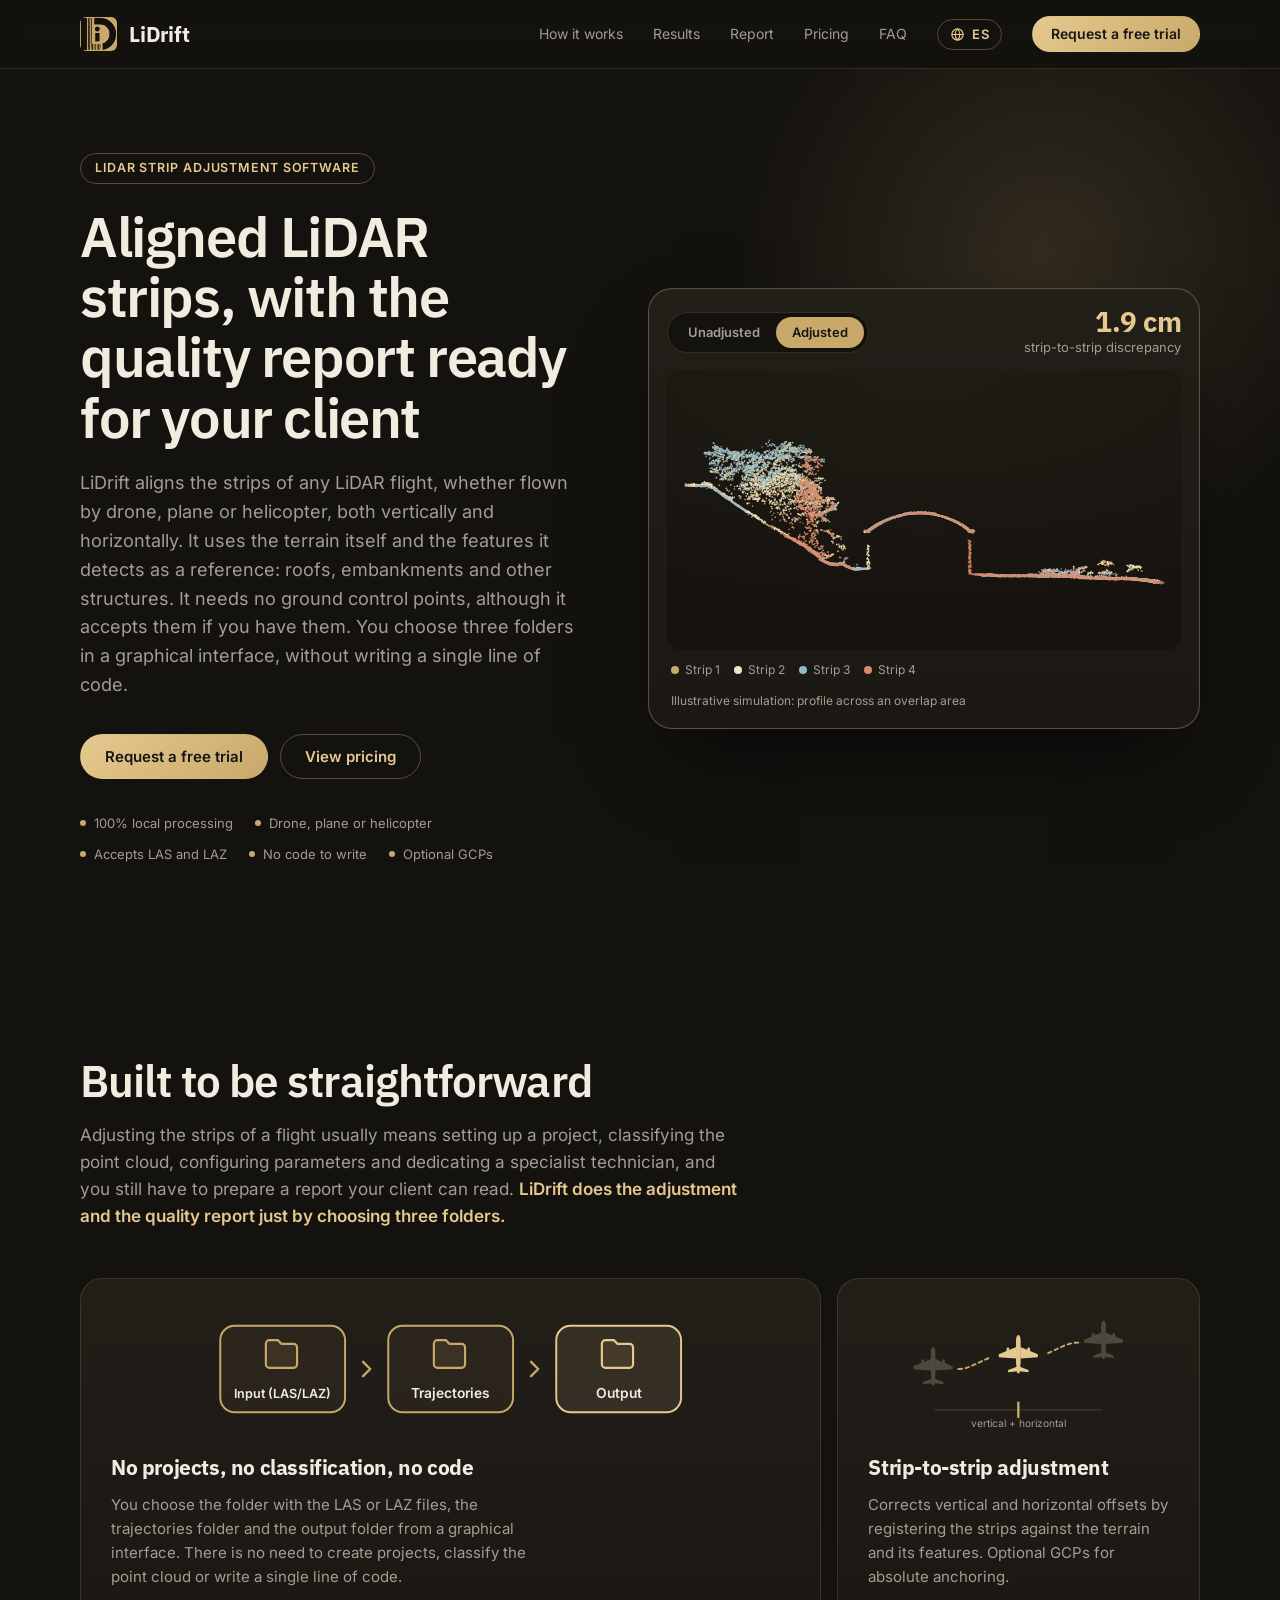
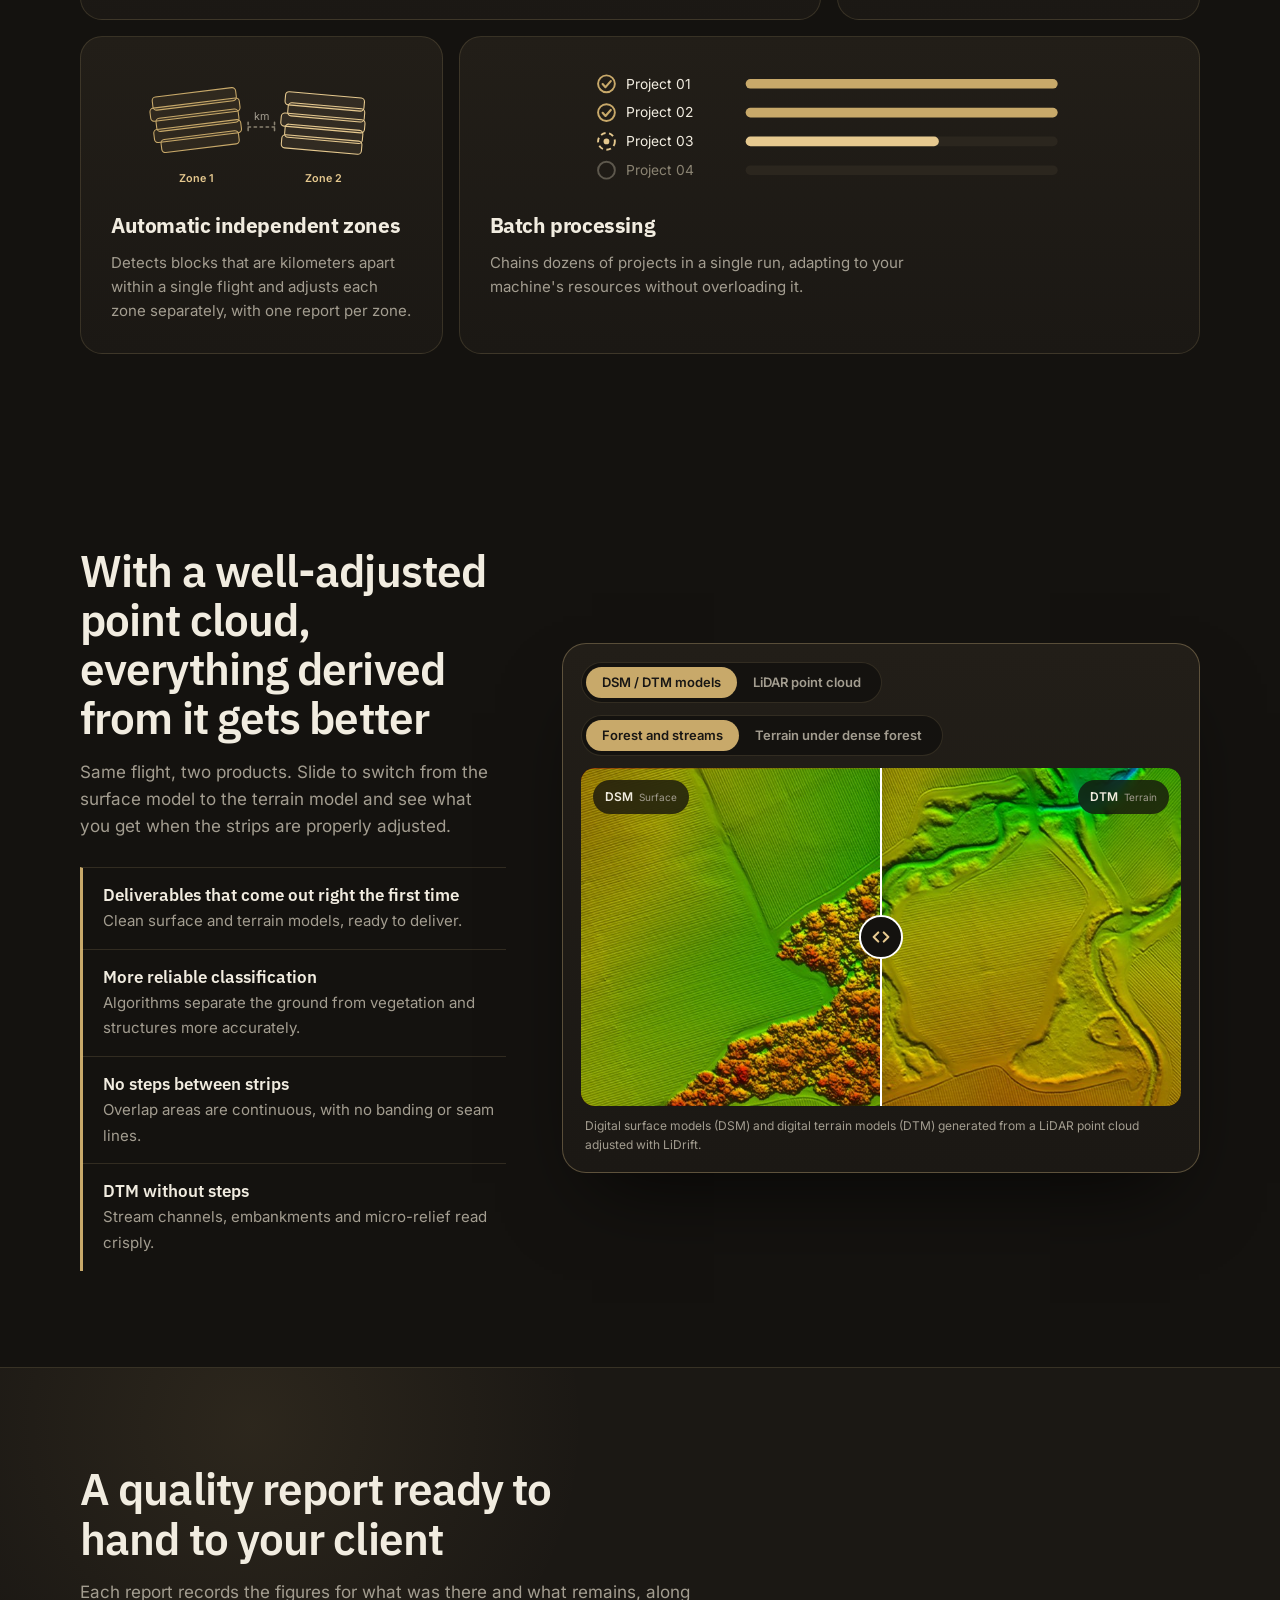
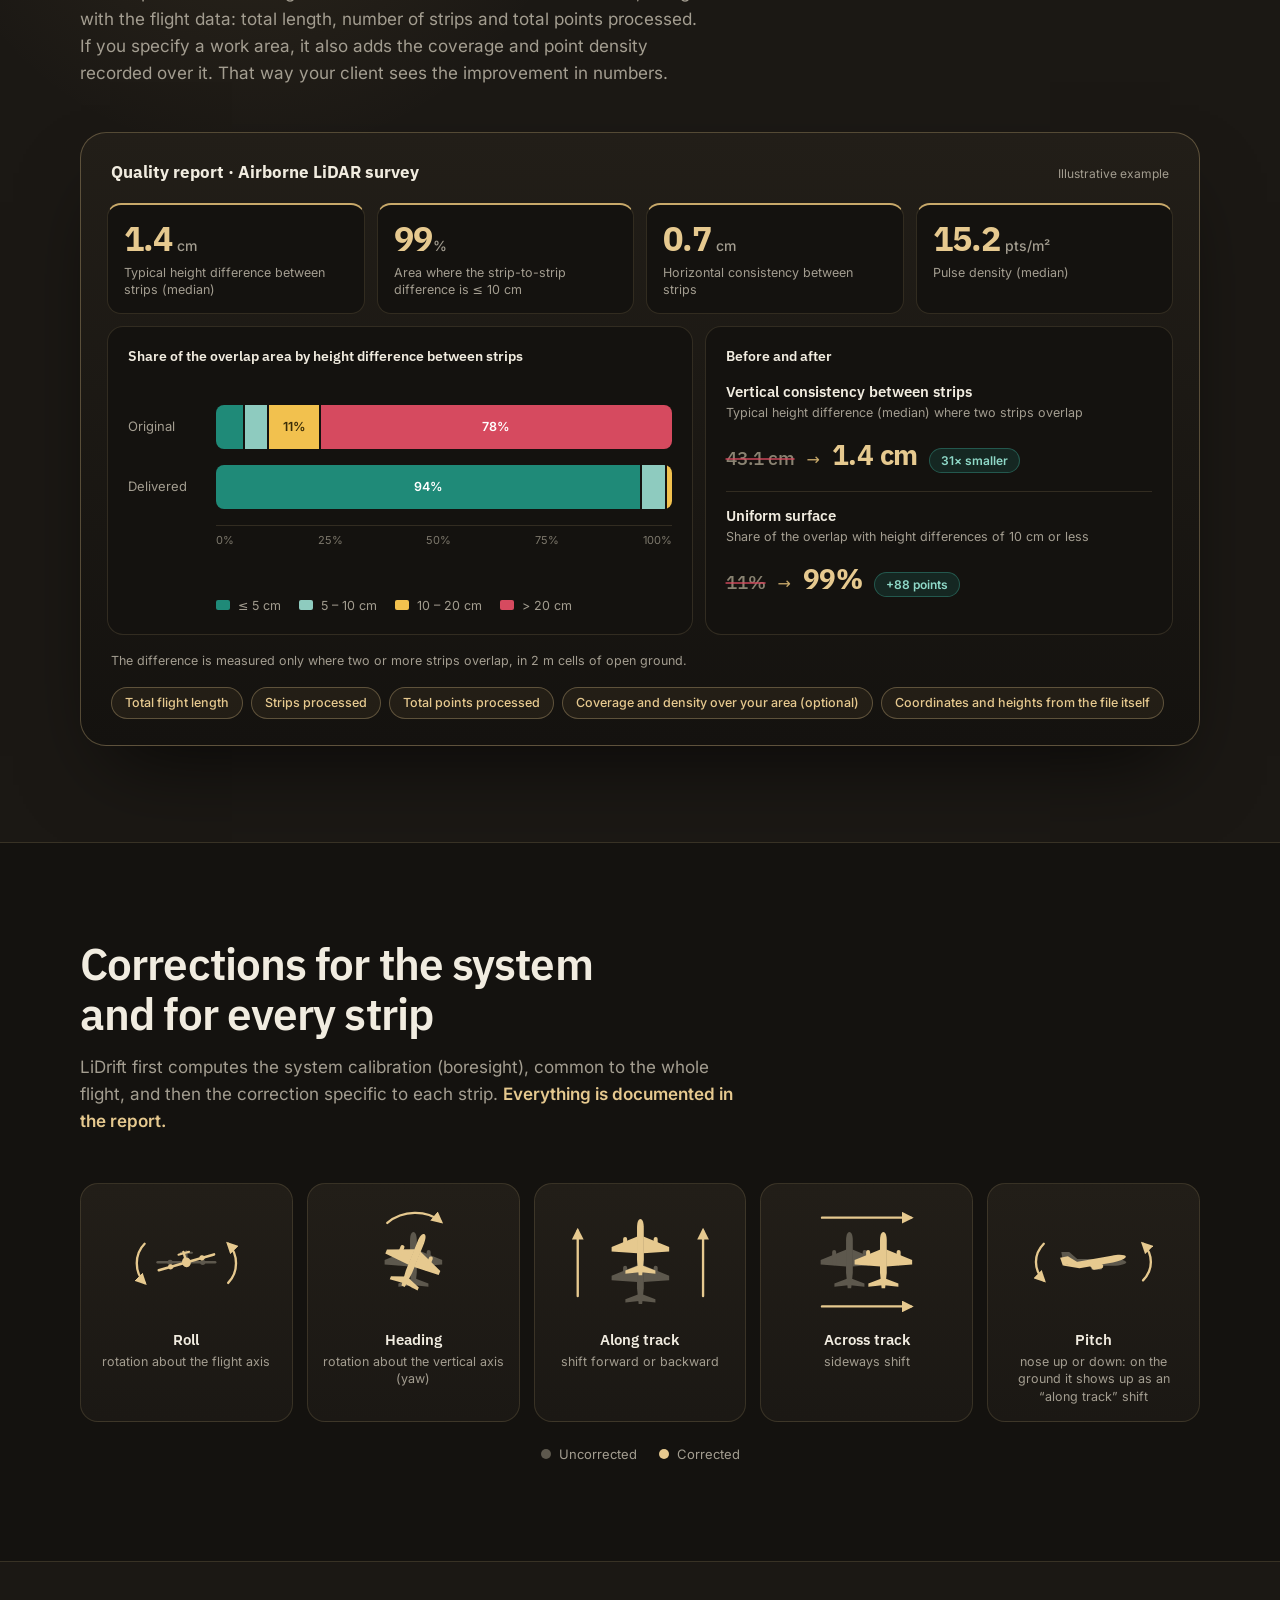
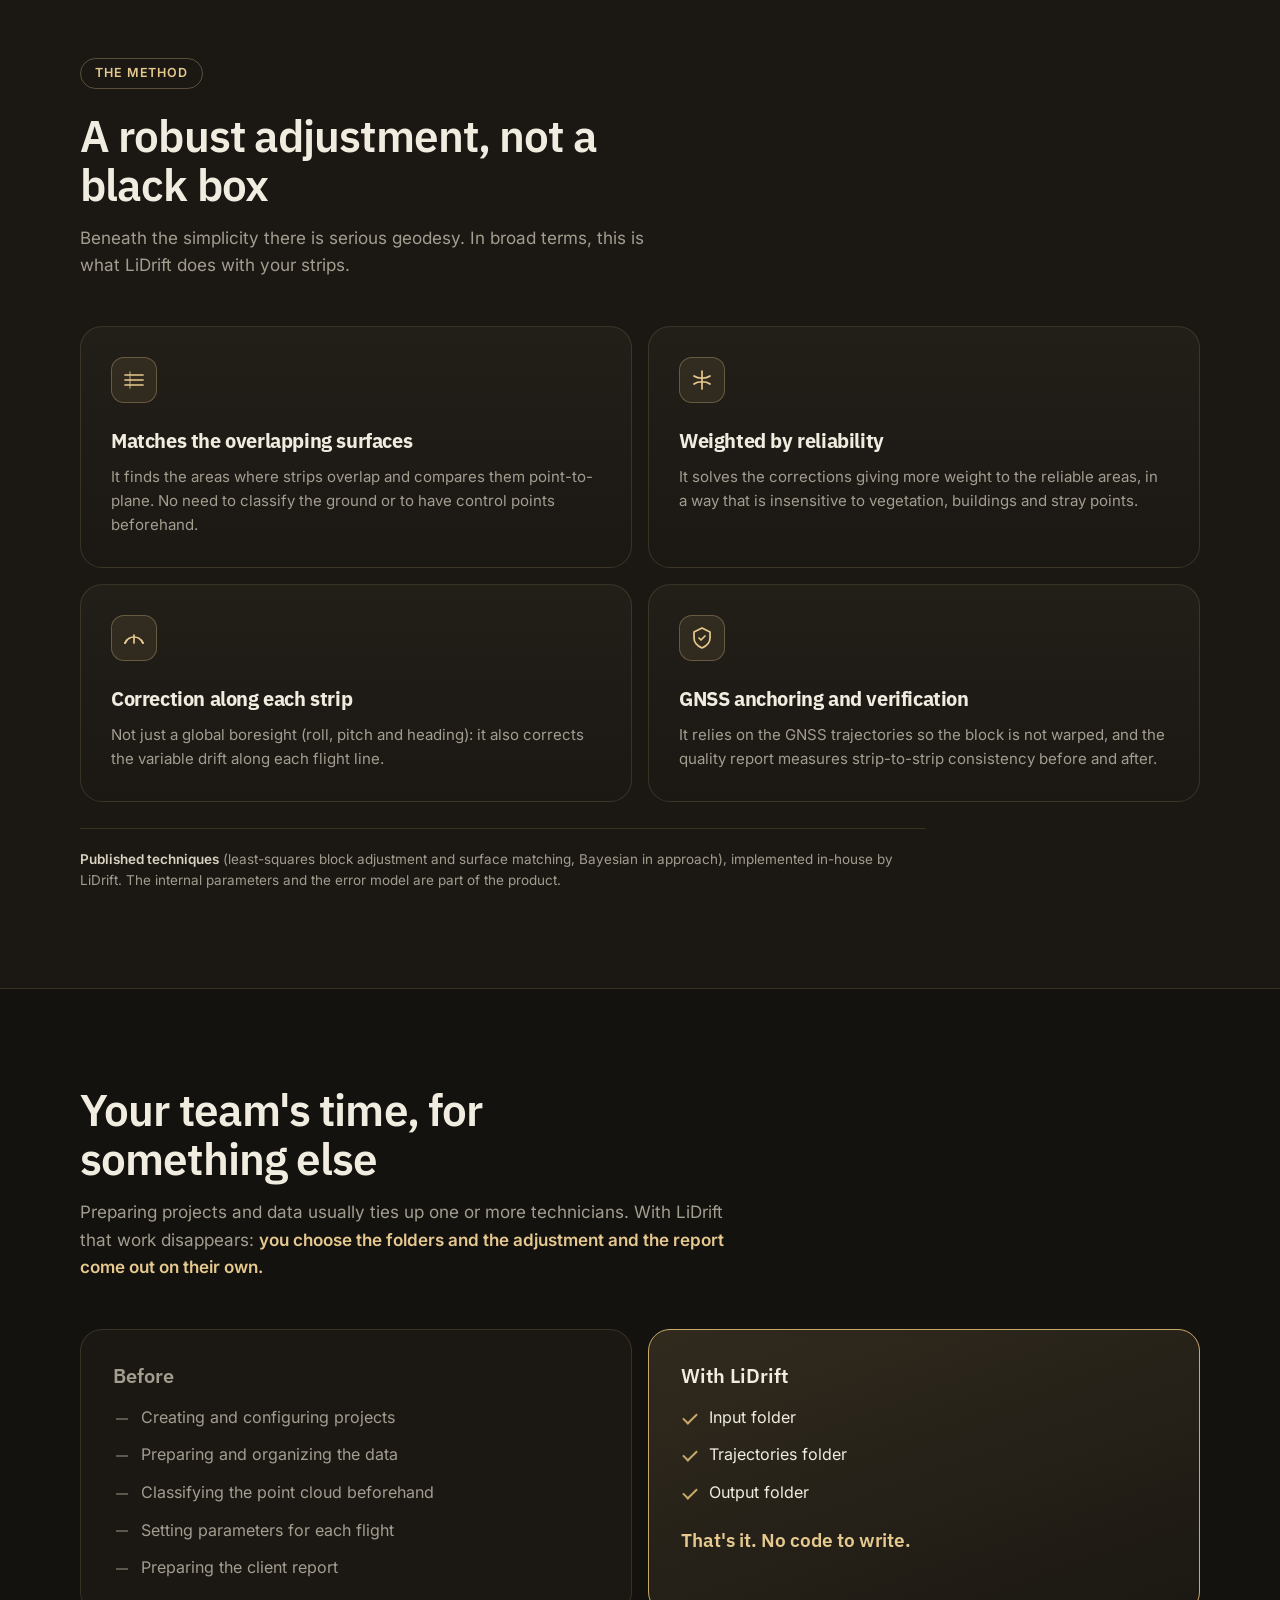
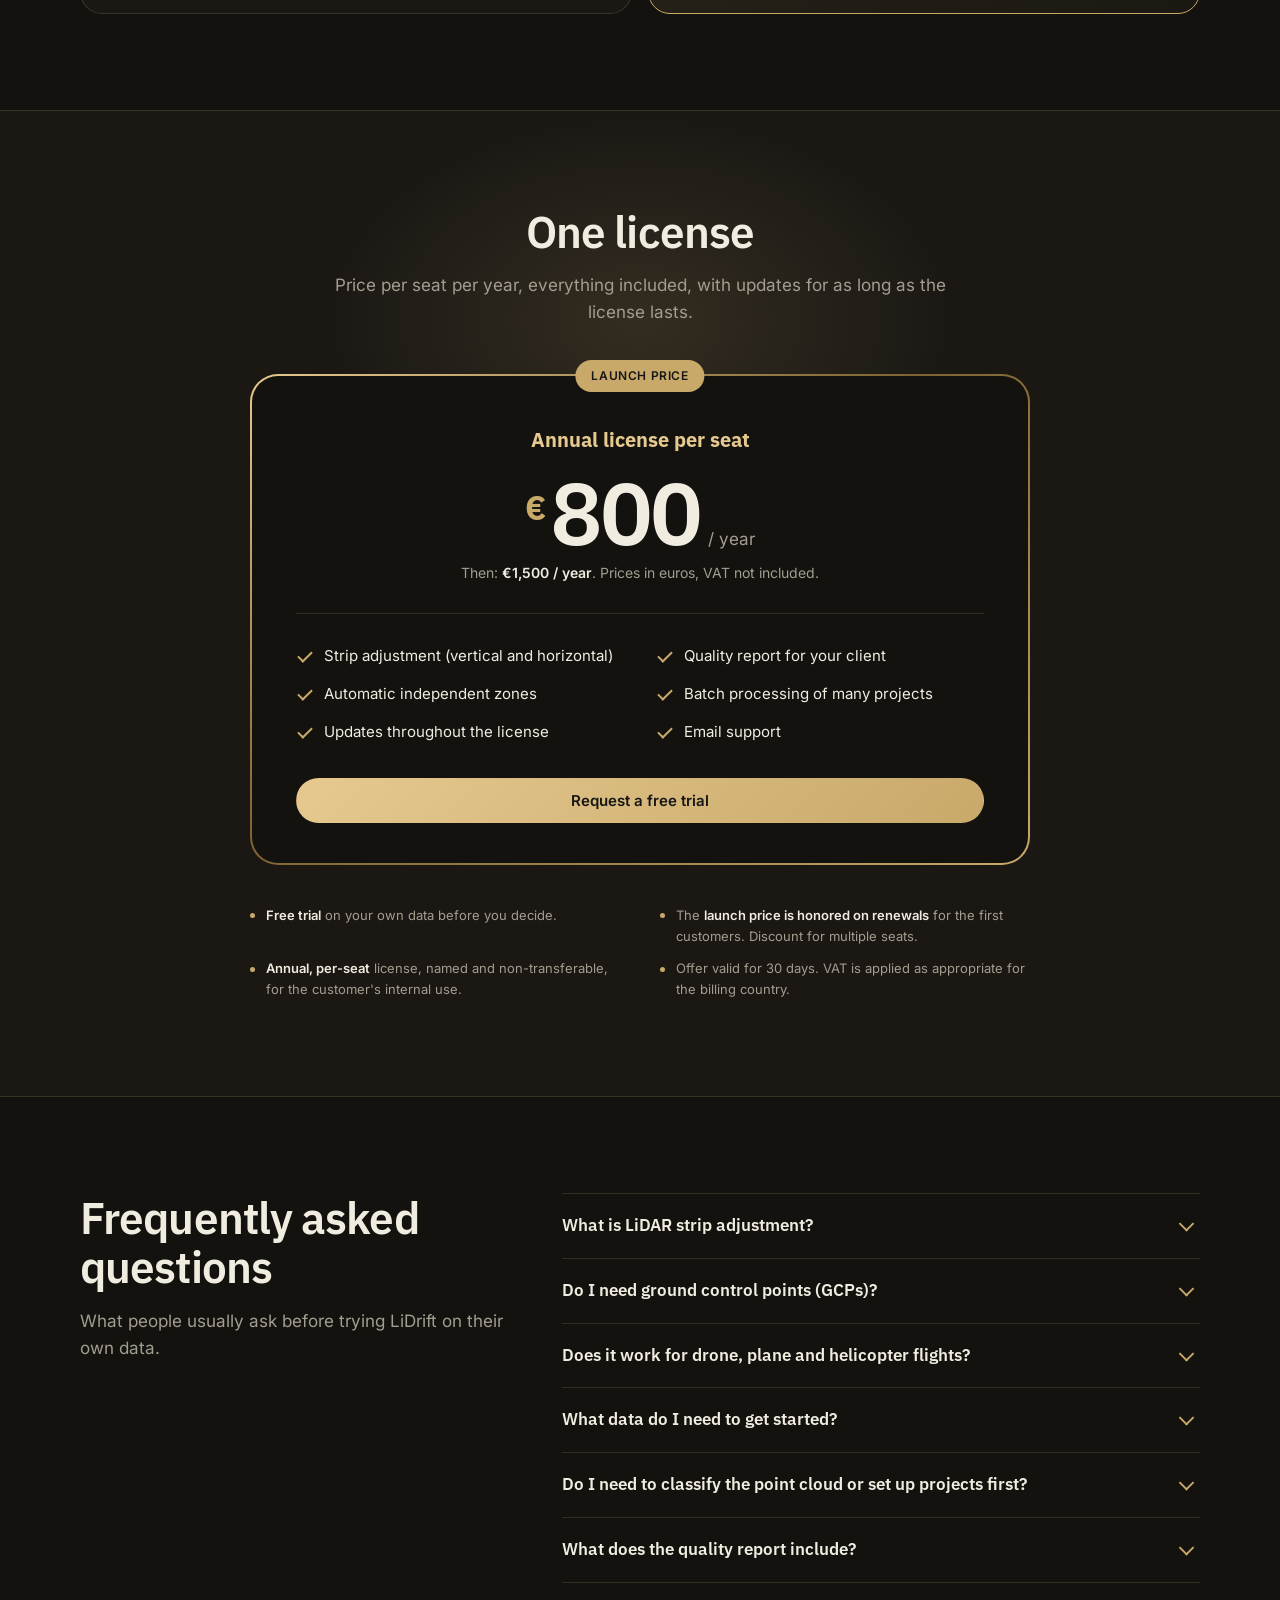
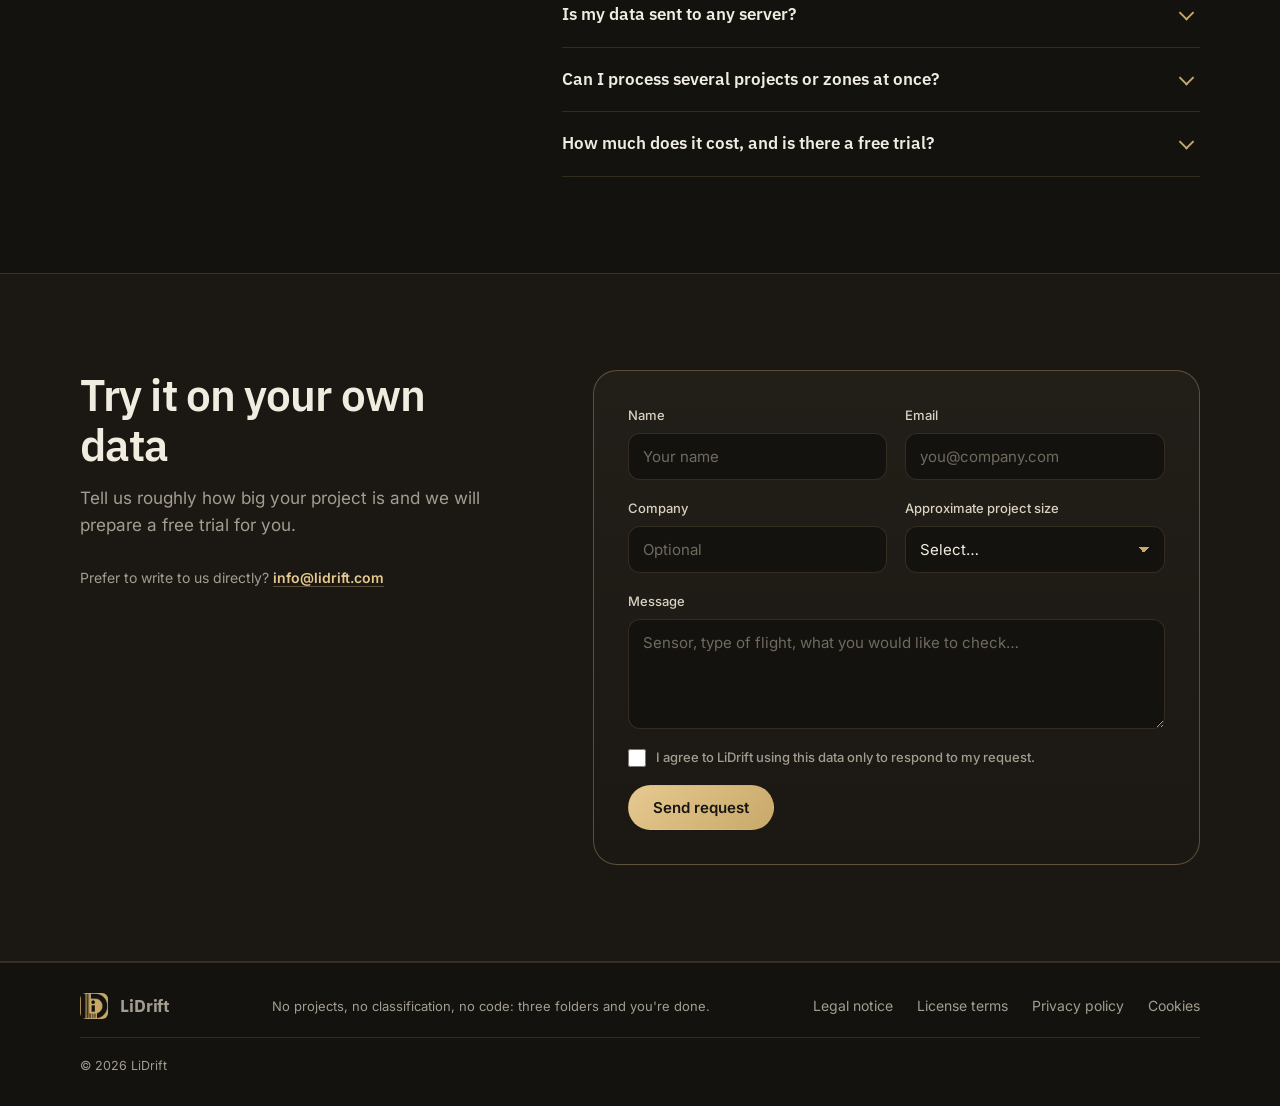
==== index.html @ 108f8a4b "Add files via upload" ====
<!DOCTYPE html>
<html lang="en">
<head>
<meta charset="utf-8">
<meta name="viewport" content="width=device-width, initial-scale=1">
<title>LiDAR Strip Adjustment Software | LiDrift</title>
<meta name="description" content="Software that adjusts LiDAR strips from drone, aircraft or helicopter flights, vertically and horizontally, and produces the client-ready quality report. No projects, no classification. Free trial.">
<meta name="theme-color" content="#14120f">
<meta name="robots" content="index,follow,max-image-preview:large">
<link rel="canonical" href="https://lidrift.com/">
<link rel="alternate" hreflang="en" href="https://lidrift.com/">
<link rel="alternate" hreflang="es" href="https://lidrift.com/es/">
<link rel="alternate" hreflang="x-default" href="https://lidrift.com/">
<meta property="og:site_name" content="LiDrift">
<meta property="og:locale" content="en_US">
<meta property="og:locale:alternate" content="es_ES">
<meta property="og:type" content="website">
<meta property="og:url" content="https://lidrift.com/">
<meta property="og:title" content="LiDrift – LiDAR strip adjustment and quality report">
<meta property="og:description" content="Automatic strip-to-strip adjustment and a client-ready quality report. Local processing, annual per-seat license and free trial.">
<meta property="og:image" content="https://lidrift.com/img/og-lidrift-en.png">
<meta property="og:image:width" content="1200">
<meta property="og:image:height" content="630">
<meta property="og:image:alt" content="LiDrift: LiDAR point cloud profile with four strips aligned after adjustment">
<meta name="twitter:card" content="summary_large_image">
<meta name="twitter:title" content="LiDrift – LiDAR strip adjustment and quality report">
<meta name="twitter:description" content="Automatic strip-to-strip adjustment and a client-ready quality report. Local processing, annual per-seat license and free trial.">
<meta name="twitter:image" content="https://lidrift.com/img/og-lidrift-en.png">
<link rel="icon" type="image/png" href="logo.png">
<link rel="apple-touch-icon" href="logo.png">
<link rel="preload" href="fonts/inter-latin-400-normal.woff2" as="font" type="font/woff2" crossorigin>
<link rel="preload" href="fonts/ibm-plex-sans-latin-600-normal.woff2" as="font" type="font/woff2" crossorigin>
<style>
@font-face{font-family:"Inter";font-style:normal;font-weight:400;font-display:swap;src:url("fonts/inter-latin-400-normal.woff2") format("woff2")}
@font-face{font-family:"Inter";font-style:normal;font-weight:500;font-display:swap;src:url("fonts/inter-latin-500-normal.woff2") format("woff2")}
@font-face{font-family:"Inter";font-style:normal;font-weight:600;font-display:swap;src:url("fonts/inter-latin-600-normal.woff2") format("woff2")}
@font-face{font-family:"IBM Plex Sans";font-style:normal;font-weight:500;font-display:swap;src:url("fonts/ibm-plex-sans-latin-500-normal.woff2") format("woff2")}
@font-face{font-family:"IBM Plex Sans";font-style:normal;font-weight:600;font-display:swap;src:url("fonts/ibm-plex-sans-latin-600-normal.woff2") format("woff2")}
@font-face{font-family:"IBM Plex Sans";font-style:normal;font-weight:700;font-display:swap;src:url("fonts/ibm-plex-sans-latin-700-normal.woff2") format("woff2")}
</style>
<script type="application/ld+json">
{
 "@context": "https://schema.org",
 "@graph": [
  {
   "@type": "Organization",
   "@id": "https://lidrift.com/#org",
   "name": "LiDrift",
   "url": "https://lidrift.com/",
   "logo": "https://lidrift.com/logo.png",
   "email": "info@lidrift.com"
  },
  {
   "@type": "WebSite",
   "@id": "https://lidrift.com/#web",
   "url": "https://lidrift.com/",
   "name": "LiDrift",
   "inLanguage": "en",
   "publisher": {
    "@id": "https://lidrift.com/#org"
   }
  },
  {
   "@type": "SoftwareApplication",
   "@id": "https://lidrift.com/#app",
   "name": "LiDrift",
   "url": "https://lidrift.com/",
   "description": "Software that adjusts LiDAR strips from drone, aircraft or helicopter flights, vertically and horizontally, and produces the client-ready quality report. No projects, no classification. Free trial.",
   "applicationCategory": "BusinessApplication",
   "inLanguage": "en",
   "image": "https://lidrift.com/img/og-lidrift-en.png",
   "publisher": {
    "@id": "https://lidrift.com/#org"
   },
   "featureList": [
    "LiDAR strip adjustment, vertical and horizontal",
    "Quality report for your client",
    "Automatic independent zones",
    "Batch processing of many projects",
    "Optional ground control points (GCPs)",
    "Procesado 100 % local"
   ],
   "offers": {
    "@type": "Offer",
    "url": "https://lidrift.com/#pricing",
    "price": "800",
    "priceCurrency": "EUR",
    "description": "Annual per-seat license, launch price. Afterwards €1,500 per year. VAT not included.",
    "priceSpecification": {
     "@type": "UnitPriceSpecification",
     "price": "800",
     "priceCurrency": "EUR",
     "unitCode": "ANN",
     "valueAddedTaxIncluded": false
    }
   }
  },
  {
   "@type": "FAQPage",
   "@id": "https://lidrift.com/#faq",
   "mainEntity": [
    {
     "@type": "Question",
     "name": "What is LiDAR strip adjustment?",
     "acceptedAnswer": {
      "@type": "Answer",
      "text": "It means correcting the small position and orientation errors of each strip in a flight so that the overlap areas match vertically and horizontally. LiDrift does it using the terrain and its features as a reference: roofs, embankments and other structures."
     }
    },
    {
     "@type": "Question",
     "name": "Do I need ground control points (GCPs)?",
     "acceptedAnswer": {
      "@type": "Answer",
      "text": "No. LiDrift adjusts the strips to one another without control points. If you have them, it accepts them for absolute anchoring, and the report then adds the vertical accuracy (mean error and RMSE against the control points)."
     }
    },
    {
     "@type": "Question",
     "name": "Does it work for drone, plane and helicopter flights?",
     "acceptedAnswer": {
      "@type": "Answer",
      "text": "Yes. LiDrift adjusts the strips from any platform, as long as you have the LAS or LAZ files of the flight and their trajectories."
     }
    },
    {
     "@type": "Question",
     "name": "What data do I need to get started?",
     "acceptedAnswer": {
      "@type": "Answer",
      "text": "The LAS or LAZ files of the flight and the trajectories of the platform (plane, helicopter or drone), each in its own folder, plus an output folder. The coordinate system and the height type are read from the file header."
     }
    },
    {
     "@type": "Question",
     "name": "Do I need to classify the point cloud or set up projects first?",
     "acceptedAnswer": {
      "@type": "Answer",
      "text": "No. There is no need to create projects, classify the point cloud or write a single line of code: you choose the three folders in a graphical interface and LiDrift does the rest."
     }
    },
    {
     "@type": "Question",
     "name": "What does the quality report include?",
     "acceptedAnswer": {
      "@type": "Answer",
      "text": "For each zone: the consistency between strips before and after adjustment, the overlap coverage and the number of strips, the pulse density and, if you use GCPs, the vertical accuracy. It also includes the flight data: total length, strips and total points processed. If you specify a work area, it adds the coverage and density recorded over it. It also documents the corrections applied to each strip."
     }
    },
    {
     "@type": "Question",
     "name": "Is my data sent to any server?",
     "acceptedAnswer": {
      "@type": "Answer",
      "text": "No. Processing is 100% local: LiDrift does not send your data anywhere."
     }
    },
    {
     "@type": "Question",
     "name": "Can I process several projects or zones at once?",
     "acceptedAnswer": {
      "@type": "Answer",
      "text": "Yes. LiDrift detects blocks that are kilometers apart within a single flight and adjusts each zone separately, with one report per zone. It can also chain dozens of projects in a single run."
     }
    },
    {
     "@type": "Question",
     "name": "How much does it cost, and is there a free trial?",
     "acceptedAnswer": {
      "@type": "Answer",
      "text": "The license is annual and per seat: €800 per year as the launch price and €1,500 per year afterwards, VAT not included. You can request a free trial on your own data before you decide."
     }
    }
   ]
  }
 ]
}
</script>
<style>
:root{
  --bg:#14120f; --bg-2:#1b1814; --bg-3:#221e18;
  --line:rgba(230,201,143,.14); --line-strong:rgba(230,201,143,.3);
  --gold:#c8a96a; --gold-light:#e6c98f; --gold-deep:#7d6330;
  --text:#f1ece0; --muted:#a39d90; --paper:#f7f4ec; --ink:#181614;
  --display:"IBM Plex Sans",Inter,system-ui,sans-serif;
  --body:Inter,system-ui,-apple-system,"Segoe UI",sans-serif;
}
*{box-sizing:border-box;margin:0;padding:0}
html{scroll-behavior:smooth;scroll-padding-top:84px}
body{font-family:var(--body);background:var(--bg);color:var(--text);line-height:1.6;-webkit-font-smoothing:antialiased;overflow-x:hidden}
a{color:inherit}
:focus-visible{outline:2px solid var(--gold-light);outline-offset:3px;border-radius:6px}
.wrap{width:min(1120px,100% - 40px);margin-inline:auto}
h1,h2,h3{font-family:var(--display)}

/* Buttons */
.btn{display:inline-flex;align-items:center;justify-content:center;gap:8px;text-decoration:none;font:600 15px/1 var(--body);padding:14px 24px;border-radius:999px;border:1px solid var(--line-strong);color:var(--gold-light);background:transparent;cursor:pointer;transition:background .2s,color .2s,border-color .2s,transform .2s}
.btn:hover{border-color:var(--gold);background:rgba(200,169,106,.1)}
.btn.solid{background:linear-gradient(135deg,#e6c98f,#c8a96a);color:var(--ink);border-color:transparent}
.btn.solid:hover{background:linear-gradient(135deg,#f0d9a8,#d4b676);transform:translateY(-1px)}
.btn.small{padding:10px 18px;font-size:14px}

/* Navigation */
header{position:sticky;top:0;z-index:50;background:rgba(20,18,15,.72);backdrop-filter:blur(14px);-webkit-backdrop-filter:blur(14px);border-bottom:1px solid var(--line)}
.bar{display:flex;align-items:center;justify-content:space-between;gap:20px;height:68px}
.brand{display:flex;align-items:center;gap:12px;text-decoration:none;font:700 21px/1 var(--display);letter-spacing:-.2px}
.brand img{height:34px;width:auto;border-radius:6px;display:block}
nav{display:flex;align-items:center;gap:30px;font-size:14px;color:var(--muted)}
nav a{text-decoration:none;transition:color .2s}
nav a:not(.btn):not(.lang):hover{color:var(--gold-light)}
.lang{display:inline-flex;align-items:center;gap:7px;border:1px solid var(--line-strong);border-radius:99px;padding:7px 12px;font:600 13px/1 var(--body);letter-spacing:.4px;color:var(--gold-light);transition:background .2s,border-color .2s}
.lang svg{width:15px;height:15px;flex:none}
.lang:hover{border-color:var(--gold);background:rgba(200,169,106,.1)}
.nav-sm{display:none}
nav .btn{white-space:nowrap}
@media (max-width:520px){.nav-lg{display:none}.nav-sm{display:inline}nav{gap:8px}.bar{gap:10px}.btn.small{padding:10px 14px}.lang{padding:7px 10px}}
@media (max-width:400px){.brand{font-size:18px;gap:8px}.brand img{height:28px}.btn.small{padding:10px 12px;font-size:13px}}
@media (max-width:340px){.brand{font-size:16px;gap:7px}.brand img{height:26px}.btn.small{padding:10px 10px;font-size:12.5px}.lang{padding:7px 8px;gap:5px}}

/* Hero */
.hero{position:relative;padding:84px 0 96px;overflow:hidden}
.hero:before{content:"";position:absolute;inset:-20% -10% auto auto;width:720px;height:720px;background:radial-gradient(circle,rgba(200,169,106,.16),transparent 62%);pointer-events:none}
.hero .wrap{position:relative;display:grid;grid-template-columns:1fr 1.08fr;gap:56px;align-items:center}
h1{font-size:clamp(34px,4.6vw,56px);line-height:1.08;font-weight:600;letter-spacing:-1.4px;margin-bottom:22px}
.lead{font-size:18px;color:var(--muted);max-width:50ch;margin-bottom:34px}
.actions{display:flex;gap:12px;flex-wrap:wrap}
.facts{display:flex;gap:10px 22px;flex-wrap:wrap;margin-top:34px;font-size:13px;color:var(--muted)}
.facts span{display:inline-flex;align-items:center;gap:8px}
.facts span:before{content:"";width:6px;height:6px;border-radius:50%;background:var(--gold)}

.demo{background:linear-gradient(180deg,var(--bg-3),var(--bg-2));border:1px solid var(--line-strong);border-radius:24px;padding:18px;box-shadow:0 40px 80px -30px rgba(0,0,0,.7),0 0 0 1px rgba(255,255,255,.02) inset}
.demo-top{display:flex;align-items:center;justify-content:space-between;gap:12px;flex-wrap:wrap;margin-bottom:12px}
.seg{display:inline-flex;background:var(--bg);border:1px solid var(--line);border-radius:999px;padding:4px}
.seg button{font:600 13px/1 var(--body);color:var(--muted);background:none;border:0;padding:9px 16px;border-radius:999px;cursor:pointer;transition:background .25s,color .25s}
.seg button[aria-pressed="true"]{background:var(--gold);color:var(--ink)}
.readout{font-size:13px;color:var(--muted);text-align:right}
.readout b{display:block;font:700 28px/1.05 var(--display);color:var(--gold-light);letter-spacing:-.5px;font-variant-numeric:tabular-nums}
canvas{display:block;width:100%;height:280px;border-radius:14px;background:radial-gradient(120% 90% at 50% 0,#201c15,#16130f)}
.demo figcaption{font-size:12px;color:var(--muted);margin-top:10px;padding-inline:4px;display:flex;justify-content:space-between;gap:12px;flex-wrap:wrap}
.legend{display:flex;gap:14px}
.legend i{display:inline-block;width:8px;height:8px;border-radius:50%;margin-right:6px;vertical-align:baseline}

/* Sections */
section{padding:96px 0}
h2{font-size:clamp(28px,3.6vw,44px);line-height:1.12;font-weight:600;letter-spacing:-.9px;margin-bottom:16px;max-width:22ch}
.intro{max-width:60ch;color:var(--muted);font-size:17px;margin-bottom:48px}
.intro strong{color:var(--gold-light);font-weight:600}

/* Bento */
.bento{display:grid;grid-template-columns:repeat(6,1fr);gap:16px}
.cell{background:linear-gradient(180deg,var(--bg-3),var(--bg-2));border:1px solid var(--line);border-radius:22px;padding:30px;transition:border-color .25s}
.cell:hover{border-color:var(--line-strong)}
.cell:nth-child(1){grid-column:span 4}
.cell:nth-child(2){grid-column:span 2}
.cell:nth-child(3){grid-column:span 2}
.cell:nth-child(4){grid-column:span 4}
.cell svg{width:100%;height:auto;display:block;margin-bottom:22px;max-height:120px}
.cell h3{font-size:21px;font-weight:700;letter-spacing:-.4px;margin-bottom:8px}
.cell p{color:var(--muted);font-size:15px;max-width:48ch}


/* DSM / DTM slider */
.cmp-sec .wrap{display:grid;grid-template-columns:.8fr 1.2fr;gap:56px;align-items:center}
.cmp-sec .intro{margin-bottom:28px}
.gains{list-style:none;display:grid;gap:0}
.gains li{padding:16px 0 16px 20px;border-top:1px solid var(--line);border-left:3px solid var(--gold);margin-top:-1px}
.gains b{display:block;font:600 17px var(--display);margin-bottom:2px}
.gains span{color:var(--muted);font-size:15px}
.cmp-card{background:linear-gradient(180deg,var(--bg-3),var(--bg-2));border:1px solid var(--line-strong);border-radius:24px;padding:18px;box-shadow:0 40px 80px -30px rgba(0,0,0,.7)}
.cmp-top{display:flex;justify-content:space-between;align-items:center;gap:12px;flex-wrap:wrap;margin-bottom:12px}
.cmp-top p{font-size:13px;color:var(--muted)}
.cmp{--p:50%;position:relative;aspect-ratio:16/9;border-radius:14px;overflow:hidden;background:#000;user-select:none;-webkit-user-select:none;touch-action:pan-y}
.cmp img{position:absolute;inset:0;width:100%;height:100%;object-fit:cover;display:block;pointer-events:none}
.cmp .top{clip-path:inset(0 calc(100% - var(--p)) 0 0)}
.cmp .hd{position:absolute;top:0;bottom:0;left:var(--p);width:2px;background:#fff;transform:translateX(-1px);box-shadow:0 0 12px rgba(0,0,0,.5);pointer-events:none}
.cmp .hd i{position:absolute;top:50%;left:50%;width:44px;height:44px;margin:-22px 0 0 -22px;border-radius:50%;background:var(--bg);border:2px solid #fff;display:grid;place-items:center}
.cmp .hd svg{width:22px;height:22px}
.cmp .tg{position:absolute;top:12px;padding:7px 12px;border-radius:99px;background:rgba(20,18,15,.78);backdrop-filter:blur(6px);-webkit-backdrop-filter:blur(6px);font-size:12px;font-weight:600;color:var(--text);pointer-events:none}
.cmp .tg small{font-weight:400;color:var(--muted);margin-left:6px}
.cmp .tg.l{left:12px}.cmp .tg.r{right:12px}
.cmp input[type=range]{position:absolute;inset:0;width:100%;height:100%;margin:0;padding:0;border:0;border-radius:0;background:none;opacity:0;cursor:ew-resize;z-index:2}
.cmp:has(input:focus-visible){outline:2px solid var(--gold-light);outline-offset:3px}
.cmp-note{font-size:12px;color:var(--muted);margin-top:10px;padding-inline:4px}
@media (max-width:900px){.cmp-sec .wrap{grid-template-columns:1fr;gap:36px}}

/* Report */
.report{position:relative;background:var(--bg-2);border-block:1px solid var(--line);overflow:hidden}
.report:before{content:"";position:absolute;left:-10%;top:-30%;width:760px;height:760px;background:radial-gradient(circle,rgba(200,169,106,.10),transparent 62%);pointer-events:none}
.report .wrap{position:relative}
.report .head{max-width:62ch;margin-bottom:44px}
.report .head .intro{margin-bottom:0}
.rp{--c1:#1f8a78;--c2:#8ecbbf;--c3:#f2c14e;--c4:#d64a5f;--c5:#cfd2d8;background:linear-gradient(180deg,var(--bg-3),var(--bg));border:1px solid var(--line-strong);border-radius:26px;padding:26px;box-shadow:0 40px 80px -30px rgba(0,0,0,.7)}
.rp-top{display:flex;justify-content:space-between;align-items:baseline;gap:12px;flex-wrap:wrap;padding:2px 4px 20px}
.rp-top b{font:700 17px var(--display)}
.rp-top span{font-size:12px;color:var(--muted)}
.kpis{display:grid;grid-template-columns:repeat(4,1fr);gap:12px}
.kpi{background:var(--bg);border:1px solid var(--line);border-top:2px solid var(--gold);border-radius:14px;padding:16px 16px 14px}
.kpi b{display:block;font:700 34px/1 var(--display);color:var(--gold-light);letter-spacing:-1px;font-variant-numeric:tabular-nums}
.kpi b small{font:500 14px var(--body);color:var(--muted);letter-spacing:0;margin-left:5px}
.kpi p{font-size:12.5px;color:var(--muted);line-height:1.4;margin-top:9px}
.rp-leg{list-style:none;display:flex;gap:8px 18px;flex-wrap:wrap;margin:14px 0 0 88px;font-size:12.5px;color:var(--muted)}
.rp-leg i{display:inline-block;width:14px;height:10px;border-radius:2px;margin-right:8px;vertical-align:baseline}
.rp-low{display:grid;grid-template-columns:1.25fr 1fr;gap:12px;margin-top:12px}
.rp-box{background:var(--bg);border:1px solid var(--line);border-radius:16px;padding:20px 20px 18px}
.rp-box{display:flex;flex-direction:column}
.dist-body{flex:1;display:flex;flex-direction:column;justify-content:center;padding-bottom:10px}
.rp-box h4{font:600 14px/1.35 var(--display);margin-bottom:16px}
.d-row{display:grid;grid-template-columns:78px 1fr;align-items:center;gap:10px;margin-bottom:16px}
.d-lbl{font-size:13px;color:var(--muted)}
.d-bar{display:flex;gap:2px;height:44px;border-radius:8px;overflow:hidden}
.bseg{display:flex;align-items:center;justify-content:center;flex:0 1 var(--w);min-width:0;overflow:hidden;white-space:nowrap;font:700 12.5px var(--body);font-style:normal;color:#fff;transition:flex-basis 1.1s cubic-bezier(.2,.7,.2,1)}
.rp.armed .bseg{flex-basis:0}
.rp.armed.in .bseg{flex-basis:var(--w)}
.bseg.c1{background:var(--c1)}.bseg.c2{background:var(--c2)}.bseg.c3{background:var(--c3);color:#3a2d08}.bseg.c4{background:var(--c4)}
.d-axis{display:flex;justify-content:space-between;margin-left:88px;font-size:11px;color:#7d786c;border-top:1px solid var(--line);padding-top:6px}
.ba{padding:14px 0;border-top:1px solid var(--line)}
.ba:first-of-type{border-top:0;padding-top:0}
.ba b{display:block;font:600 15px var(--display)}
.ba>span{display:block;font-size:12.5px;color:var(--muted);margin-top:2px}
.ba-v{display:flex;align-items:baseline;flex-wrap:wrap;gap:6px 12px;margin-top:10px;font-family:var(--display);font-variant-numeric:tabular-nums}
.ba-v s{font-size:19px;font-weight:500;color:#8a8372;text-decoration-color:rgba(214,74,95,.7);text-decoration-thickness:2px}
.ba-v i{color:var(--gold);font-style:normal}
.ba-v strong{font-size:28px;font-weight:700;color:var(--gold-light);letter-spacing:-.6px}
.ba-v em{font:600 12px var(--body);font-style:normal;color:#8fd9c8;background:rgba(31,138,120,.18);border:1px solid rgba(63,182,160,.35);border-radius:99px;padding:4px 11px}
.rp-note{font-size:12.5px;color:var(--muted);margin:16px 4px 0;max-width:90ch}
.rp-foot{display:flex;gap:8px;flex-wrap:wrap;margin:16px 4px 0}
.rp-foot span{font-size:12.5px;color:var(--gold-light);background:rgba(200,169,106,.08);border:1px solid var(--line-strong);border-radius:99px;padding:5px 13px;font-weight:500}
@media (max-width:900px){
  .kpis{grid-template-columns:1fr 1fr}
  .rp-low{grid-template-columns:1fr}
  .rp{padding:18px 14px}
}
@media (max-width:480px){.d-row{grid-template-columns:1fr;gap:4px}.d-axis,.rp-leg{margin-left:0}}

/* Corrections */
.parts{display:grid;grid-template-columns:repeat(auto-fit,minmax(170px,1fr));gap:14px}
.part{background:linear-gradient(180deg,var(--bg-3),var(--bg-2));border:1px solid var(--line);border-radius:18px;padding:18px 14px 16px;text-align:center}
.part svg{width:100%;height:auto;display:block;margin-bottom:10px}
.part b{display:block;font:600 15px var(--display);margin-bottom:4px}
.part span{display:block;font-size:12.5px;color:var(--muted);line-height:1.4}
.key{display:flex;gap:22px;justify-content:center;margin-top:22px;font-size:13px;color:var(--muted)}
.key i{display:inline-block;width:10px;height:10px;border-radius:50%;margin-right:8px}

/* Three folders */
.alt{background:var(--bg-2);border-block:1px solid var(--line)}
.wrap.two{display:grid;grid-template-columns:1fr 1fr;gap:64px;align-items:center}
.folders{list-style:none;counter-reset:f;display:grid;gap:0;margin-bottom:26px}
.folders li{counter-increment:f;position:relative;padding:16px 0 16px 56px;border-top:1px solid var(--line)}
.folders li:last-child{border-bottom:1px solid var(--line)}
.folders li:before{content:counter(f);position:absolute;left:0;top:16px;width:36px;height:36px;border-radius:50%;border:1px solid var(--gold);display:grid;place-items:center;color:var(--gold-light);font:700 15px var(--display)}
.folders b{display:block;font:600 17px var(--display)}
.folders span{color:var(--muted);font-size:15px}
.note{padding:16px 20px;border:1px solid var(--line);border-radius:14px;color:var(--muted);font-size:14px;max-width:62ch}
.win{background:var(--bg);border:1px solid var(--line-strong);border-radius:16px;overflow:hidden;box-shadow:0 40px 80px -30px rgba(0,0,0,.7)}
.win-bar{display:flex;align-items:center;gap:7px;padding:12px 16px;background:var(--bg-3);border-bottom:1px solid var(--line);font-size:12px;color:var(--muted)}
.win-bar i{width:10px;height:10px;border-radius:50%;background:#3a352d}
.win-bar span{margin-left:10px}
.win-body{padding:22px;display:grid;gap:16px}
.pick label{display:block;font-size:12px;color:var(--muted);margin-bottom:6px}
.fld{display:flex;align-items:center;justify-content:space-between;gap:10px;border:1px solid var(--line);border-radius:10px;padding:9px 10px 9px 14px;background:var(--bg-2);font-size:14px}
.fld span{color:#d9d2c0;overflow:hidden;text-overflow:ellipsis;white-space:nowrap}
.fld b{font-size:12px;font-weight:600;color:var(--gold-light);border:1px solid var(--line-strong);border-radius:8px;padding:5px 12px}
.go{margin-top:6px;text-align:center;font-weight:600;font-size:15px;color:var(--ink);background:linear-gradient(135deg,#e6c98f,#c8a96a);border-radius:12px;padding:14px}
.win figcaption{font-size:12px;color:var(--muted);padding:0 22px 16px}

/* Method */
.method{background:var(--bg-2);border-block:1px solid var(--line)}
.method .head{max-width:60ch;margin-bottom:46px}
.method .intro{margin-bottom:0}
.mgrid{display:grid;grid-template-columns:1fr 1fr;gap:16px}
.mcard{background:linear-gradient(180deg,var(--bg-3),var(--bg-2));border:1px solid var(--line);border-radius:22px;padding:30px;transition:border-color .25s}
.mcard:hover{border-color:var(--line-strong)}
.mic{width:46px;height:46px;border-radius:13px;display:grid;place-items:center;background:rgba(200,169,106,.1);border:1px solid var(--line-strong);margin-bottom:22px}
.mic svg{width:24px;height:24px;display:block}
.mcard h3{font-size:20px;font-weight:700;letter-spacing:-.4px;margin-bottom:8px}
.mcard p{color:var(--muted);font-size:15px}
.mfoot{margin-top:26px;padding-top:20px;border-top:1px solid var(--line);font-size:13.5px;color:var(--muted);max-width:94ch}
.mfoot b{color:#d9d2c0;font-weight:600}
@media (max-width:760px){.mgrid{grid-template-columns:1fr}}

/* Time */
.vs{display:grid;grid-template-columns:1fr 1fr;gap:16px}
.vs>div{border-radius:22px;padding:32px}
.vs h3{font:600 20px var(--display);margin-bottom:16px}
.vs ul{list-style:none;display:grid;gap:12px}
.vs li{padding-left:28px;position:relative;font-size:16px}
.vs-a{border:1px solid var(--line);background:var(--bg-2);color:var(--muted)}
.vs-a li:before{content:"";position:absolute;left:3px;top:.8em;width:12px;border-top:2px solid #5d584d}
.vs-b{border:1px solid var(--gold);background:linear-gradient(160deg,rgba(200,169,106,.16),rgba(200,169,106,.04))}
.vs-b li:before{content:"";position:absolute;left:2px;top:.5em;width:12px;height:6px;border-left:2px solid var(--gold);border-bottom:2px solid var(--gold);transform:rotate(-45deg)}
.vs-b p{margin-top:22px;font:600 19px var(--display);color:var(--gold-light)}
@media (max-width:900px){.wrap.two,.vs{grid-template-columns:1fr;gap:16px}.wrap.two{gap:36px}}

/* Steps */
.steps{display:grid;grid-template-columns:repeat(3,1fr);gap:0;position:relative;counter-reset:s}
.step{padding:0 32px 0 0;position:relative}
.step:before{counter-increment:s;content:counter(s);display:grid;place-items:center;width:44px;height:44px;border-radius:50%;border:1px solid var(--gold);color:var(--gold-light);font:700 17px var(--display);margin-bottom:20px;background:var(--bg);position:relative;z-index:1}
.step:after{content:"";position:absolute;left:44px;right:0;top:22px;border-top:1px dashed var(--line-strong)}
.step:last-child:after{display:none}
.step h3{font-size:21px;font-weight:700;letter-spacing:-.4px;margin-bottom:6px}
.step p{color:var(--muted);font-size:15px;max-width:30ch}
.note{margin-top:44px;padding:18px 22px;border:1px solid var(--line);border-radius:14px;color:var(--muted);font-size:14px;max-width:72ch}

/* Pricing */
.pricing{position:relative;overflow:hidden;background:var(--bg-2);border-block:1px solid var(--line)}
.pricing:before{content:"";position:absolute;left:50%;top:0;width:640px;height:420px;transform:translateX(-50%);background:radial-gradient(ellipse,rgba(200,169,106,.14),transparent 70%);pointer-events:none}
.pricing .wrap{position:relative}
.pricing h2,.pricing .intro{margin-inline:auto;text-align:center}
.plan{max-width:780px;margin-inline:auto;border-radius:28px;padding:2px;background:linear-gradient(145deg,#e6c98f,#7d6330 45%,#c8a96a);position:relative}
.plan-in{background:var(--bg);border-radius:26px;padding:48px 44px 40px}
.tag{position:absolute;top:-14px;left:50%;transform:translateX(-50%);background:var(--gold);color:var(--ink);font-weight:700;font-size:12px;letter-spacing:.6px;padding:6px 16px;border-radius:99px;white-space:nowrap}
.plan h3{text-align:center;color:var(--gold-light);font-weight:700;font-size:20px}
.price{text-align:center;margin:12px 0 6px;font-family:var(--display)}
.price b{font-size:88px;line-height:1;font-weight:600;color:var(--text);letter-spacing:-3px}
.price sup{font-size:34px;color:var(--gold);vertical-align:top;position:relative;top:12px;margin-right:4px;font-weight:700}
.price span{color:var(--muted);font:400 17px var(--body);margin-left:8px;letter-spacing:0}
.after{text-align:center;color:var(--muted);font-size:14px;padding-bottom:28px;border-bottom:1px solid var(--line)}
.after strong{color:var(--text)}
.checks{list-style:none;display:grid;grid-template-columns:1fr 1fr;gap:14px 32px;margin:30px 0 34px}
.checks li{padding-left:28px;position:relative;font-size:15px}
.checks li:before{content:"";position:absolute;left:2px;top:.5em;width:12px;height:6px;border-left:2px solid var(--gold);border-bottom:2px solid var(--gold);transform:rotate(-45deg)}
.plan .btn{display:flex;width:100%}
.cond{max-width:780px;margin:40px auto 0;display:grid;grid-template-columns:1fr 1fr;gap:12px 40px;font-size:13px;color:var(--muted)}
.cond p{padding-left:16px;position:relative}
.cond p:before{content:"";position:absolute;left:0;top:.65em;width:5px;height:5px;border-radius:50%;background:var(--gold)}
.cond strong{color:var(--text);font-weight:600}

/* Eyebrow and FAQ */
.eyebrow{display:inline-block;font:600 12.5px/1 var(--body);letter-spacing:.9px;text-transform:uppercase;color:var(--gold-light);border:1px solid var(--line-strong);border-radius:99px;padding:8px 14px;margin-bottom:22px}
.faq .wrap{display:grid;grid-template-columns:.8fr 1.2fr;gap:56px;align-items:start}
.faq h2{max-width:14ch}
.faq .intro{margin-bottom:0}
.qa{border-top:1px solid var(--line)}
.qa:last-child{border-bottom:1px solid var(--line)}
.qa summary{list-style:none;cursor:pointer;position:relative;padding:20px 44px 20px 0;font:600 17px/1.4 var(--display);transition:color .2s}
.qa summary::-webkit-details-marker{display:none}
.qa summary:hover{color:var(--gold-light)}
.qa summary:after{content:"";position:absolute;right:8px;top:50%;width:9px;height:9px;border-right:2px solid var(--gold);border-bottom:2px solid var(--gold);transform:translateY(-70%) rotate(45deg);transition:transform .2s}
.qa[open] summary:after{transform:translateY(-30%) rotate(-135deg)}
.qa p{color:var(--muted);font-size:15.5px;padding:0 44px 22px 0;max-width:64ch}
@media (max-width:900px){.faq .wrap{grid-template-columns:1fr;gap:28px}}

/* Contact */
.contact .wrap{display:grid;grid-template-columns:.85fr 1.15fr;gap:64px;align-items:start}
.contact h2{max-width:14ch}
.contact .intro{margin-bottom:28px}
.direct{font-size:14px;color:var(--muted)}
.direct a{color:var(--gold-light);font-weight:600;text-decoration:none;border-bottom:1px solid var(--line-strong)}
.form{background:linear-gradient(180deg,var(--bg-3),var(--bg-2));border:1px solid var(--line-strong);border-radius:24px;padding:34px;display:grid;grid-template-columns:1fr 1fr;gap:18px}
.field{display:flex;flex-direction:column;gap:7px}
.field.full{grid-column:1/-1}
label{font-size:13px;font-weight:500;color:#d9d2c0}
input,select,textarea{font:400 15px var(--body);color:var(--text);background:var(--bg);border:1px solid var(--line);border-radius:12px;padding:13px 14px;width:100%;transition:border-color .2s,box-shadow .2s;appearance:none;-webkit-appearance:none}
select{background-image:linear-gradient(45deg,transparent 50%,var(--gold) 50%),linear-gradient(135deg,var(--gold) 50%,transparent 50%);background-position:calc(100% - 20px) 52%,calc(100% - 14px) 52%;background-size:6px 6px;background-repeat:no-repeat;padding-right:36px}
textarea{resize:vertical;min-height:110px}
input::placeholder,textarea::placeholder{color:#6f6a5e}
input:focus,select:focus,textarea:focus{outline:none;border-color:var(--gold);box-shadow:0 0 0 3px rgba(200,169,106,.18)}
.hp{position:absolute;left:-9999px;width:1px;height:1px;opacity:0}
.consent{grid-column:1/-1;display:flex;gap:10px;align-items:flex-start;font-size:13px;color:var(--muted)}
.consent input{width:18px;height:18px;margin-top:2px;flex:none;padding:0;accent-color:var(--gold);appearance:auto;-webkit-appearance:checkbox}
.submit{grid-column:1/-1;display:flex;align-items:center;gap:16px;flex-wrap:wrap}
.status{font-size:14px;min-height:1.4em}
.status.err{color:#f0a58f}
.sent{grid-column:1/-1;text-align:center;padding:30px 10px}
.sent .ok{width:56px;height:56px;border-radius:50%;margin:0 auto 18px;display:grid;place-items:center;background:rgba(200,169,106,.14);border:1px solid var(--gold)}
.sent h3{font-size:24px;margin-bottom:8px}
.sent p{color:var(--muted);max-width:42ch;margin-inline:auto}

footer{border-top:1px solid var(--line);padding:30px 0;font-size:13px;color:var(--muted)}
footer .wrap{display:flex;justify-content:space-between;align-items:center;gap:20px;flex-wrap:wrap}
footer .brand{font-size:17px}
footer .brand img{height:26px}
footer .legal{display:flex;gap:8px 24px;flex-wrap:wrap}
footer .legal a{color:var(--muted);text-decoration:none;transition:color .2s}
footer .legal a:hover{color:var(--gold-light)}
footer .copy{display:block;margin-top:18px;padding-top:18px;border-top:1px solid var(--line);font-size:12.5px}

@media (max-width:900px){
  header nav a:not(.btn):not(.lang){display:none}
  .hero{padding:56px 0 64px}
  .hero .wrap,.report .wrap,.contact .wrap{grid-template-columns:1fr;gap:40px}
  section{padding:64px 0}
  .bento{grid-template-columns:1fr}
  .cell:nth-child(n){grid-column:auto}
  .steps{grid-template-columns:1fr;gap:28px}
  .step{padding:0 0 0 64px}
  .step:before{position:absolute;left:0;top:0}
  .step:after{display:none}
  .checks,.cond,.form{grid-template-columns:1fr}
  .plan-in{padding:40px 22px 28px}
  .price b{font-size:68px}
  canvas{height:190px}
  .form{padding:24px 18px}
}
@media (prefers-reduced-motion:reduce){html{scroll-behavior:auto}*{transition:none!important}}
</style>
</head>
<body>
<svg width="0" height="0" style="position:absolute" aria-hidden="true" focusable="false"><symbol id="plane" viewBox="0 0 48 48"><path d="M24 1c1.8 0 2.7 3 2.7 7v25.5l-1.3 12.5h-2.8L21.3 33.5V8c0-4 .9-7 2.7-7z"/><path d="M26.4 15 47 23.5V27l-20.6 1.5zM21.6 15 1 23.5V27l20.6 1.5z"/><rect x="34.6" y="15.5" width="3.2" height="12" rx="1.6"/><rect x="10.2" y="15.5" width="3.2" height="12" rx="1.6"/><path d="M25 38 36 42.2v2.6L25 43.6zM23 38 12 42.2v2.6L23 43.6z"/></symbol><symbol id="plane-side" viewBox="0 0 64 20"><path d="M3 9.2 16 8.1H50c8 0 13 1.7 13 3.2S58 14.6 50 14.6H18z"/><path d="M3 9.2 1.8 1.6h7.4L17 8.4z"/><rect x="4" y="7.6" width="12" height="1.6" rx=".8"/><path d="M28 12.8h12.4l-2 3H29z"/><rect x="29.5" y="14" width="11" height="4.4" rx="2.2"/></symbol><symbol id="plane-front" viewBox="0 0 48 18"><rect x="1" y="9.2" width="46" height="2" rx="1"/><ellipse cx="24" cy="10.2" rx="3.3" ry="3.8"/><rect x="23.1" y="1" width="1.8" height="7" rx=".9"/><rect x="19" y="2.2" width="10" height="1.5" rx=".75"/><circle cx="11.5" cy="10.2" r="2"/><circle cx="36.5" cy="10.2" r="2"/></symbol><defs><marker id="ah" viewBox="0 0 8 8" refX="6" refY="4" markerWidth="5" markerHeight="5" orient="auto-start-reverse"><path d="M0 0l8 4-8 4z" fill="#e6c98f"/></marker></defs></svg>

<header>
  <div class="wrap bar">
    <a class="brand" href="#"><img src="logo.png" alt="">LiDrift</a>
    <nav aria-label="Main">
      <a href="#how">How it works</a>
      <a href="#results">Results</a>
      <a href="#report">Report</a>
      <a href="#pricing">Pricing</a>
      <a href="#faq">FAQ</a>
      <a class="lang" href="es/" hreflang="es" lang="es" title="Español" aria-label="Ver esta web en español"><svg viewBox="0 0 24 24" fill="none" stroke="currentColor" stroke-width="1.8" stroke-linecap="round" stroke-linejoin="round" aria-hidden="true"><circle cx="12" cy="12" r="9"/><path d="M3 12h18M12 3c2.6 2.7 3.9 5.7 3.9 9s-1.3 6.3-3.9 9c-2.6-2.7-3.9-5.7-3.9-9S9.4 5.7 12 3z"/></svg>ES</a>
      <a href="#contact" class="btn solid small"><span class="nav-lg">Request a free trial</span><span class="nav-sm">Free trial</span></a>
    </nav>
  </div>
</header>

<main>
<div class="hero">
  <div class="wrap">
    <div>
      <p class="eyebrow">LiDAR strip adjustment software</p>
      <h1>Aligned LiDAR strips, with the quality report ready for your client</h1>
      <p class="lead">LiDrift aligns the strips of any LiDAR flight, whether flown by drone, plane or helicopter, both vertically and horizontally. It uses the terrain itself and the features it detects as a reference: roofs, embankments and other structures. It needs no ground control points, although it accepts them if you have them. You choose three folders in a graphical interface, without writing a single line of code.</p>
      <div class="actions">
        <a class="btn solid" href="#contact">Request a free trial</a>
        <a class="btn" href="#pricing">View pricing</a>
      </div>
      <div class="facts">
        <span>100% local processing</span>
        <span>Drone, plane or helicopter</span>
        <span>Accepts LAS and LAZ</span>
        <span>No code to write</span>
        <span>Optional GCPs</span>
      </div>
    </div>

    <figure class="demo">
      <div class="demo-top">
        <div class="seg" role="group" aria-label="Strip status">
          <button type="button" id="b0" aria-pressed="true">Unadjusted</button>
          <button type="button" id="b1" aria-pressed="false">Adjusted</button>
        </div>
        <div class="readout"><b id="rms">2.0 m</b>strip-to-strip discrepancy</div>
      </div>
      <canvas id="cv" role="img" aria-label="Profile with a tree, an arched roof and sloping ground in which four LiDAR strips are misaligned before adjustment and overlap after it"></canvas>
      <figcaption>
        <span class="legend"><span><i style="background:#c8a96a"></i>Strip 1</span><span><i style="background:#f3e6c4"></i>Strip 2</span><span><i style="background:#8fb8c9"></i>Strip 3</span><span><i style="background:#d9896b"></i>Strip 4</span></span>
        <span>Illustrative simulation: profile across an overlap area</span>
      </figcaption>
    </figure>
  </div>
</div>

<section id="how">
  <div class="wrap">
    <h2>Built to be straightforward</h2>
    <p class="intro">Adjusting the strips of a flight usually means setting up a project, classifying the point cloud, configuring parameters and dedicating a specialist technician, and you still have to prepare a report your client can read. <strong>LiDrift does the adjustment and the quality report just by choosing three folders.</strong></p>
    <div class="bento">
      <div class="cell">
        <svg viewBox="0 0 400 100" fill="none" aria-hidden="true"><rect x="8" y="14" width="104" height="72" rx="12" stroke="#c8a96a" stroke-width="1.6" fill="rgba(200,169,106,.06)"/><g transform="translate(46 26)"><path d="M0 3a3 3 0 0 1 3-3h7l3 3h10a3 3 0 0 1 3 3v14a3 3 0 0 1-3 3H3a3 3 0 0 1-3-3z" stroke="#c8a96a" stroke-width="1.8" fill="rgba(200,169,106,.1)"/></g><text x="60" y="74" text-anchor="middle" fill="#f1ece0" font-size="10.5" font-weight="600" font-family="Inter,sans-serif">Input (LAS/LAZ)</text><path d="M127 44l6 6-6 6" stroke="#c8a96a" stroke-width="2" stroke-linecap="round" stroke-linejoin="round"/><rect x="148" y="14" width="104" height="72" rx="12" stroke="#c8a96a" stroke-width="1.6" fill="rgba(200,169,106,.06)"/><g transform="translate(186 26)"><path d="M0 3a3 3 0 0 1 3-3h7l3 3h10a3 3 0 0 1 3 3v14a3 3 0 0 1-3 3H3a3 3 0 0 1-3-3z" stroke="#c8a96a" stroke-width="1.8" fill="rgba(200,169,106,.1)"/></g><text x="200" y="74" text-anchor="middle" fill="#f1ece0" font-size="11.5" font-weight="600" font-family="Inter,sans-serif">Trajectories</text><path d="M267 44l6 6-6 6" stroke="#c8a96a" stroke-width="2" stroke-linecap="round" stroke-linejoin="round"/><rect x="288" y="14" width="104" height="72" rx="12" stroke="#e6c98f" stroke-width="1.6" fill="rgba(230,201,143,.1)"/><g transform="translate(326 26)"><path d="M0 3a3 3 0 0 1 3-3h7l3 3h10a3 3 0 0 1 3 3v14a3 3 0 0 1-3 3H3a3 3 0 0 1-3-3z" stroke="#e6c98f" stroke-width="1.8" fill="rgba(200,169,106,.1)"/></g><text x="340" y="74" text-anchor="middle" fill="#f1ece0" font-size="11.5" font-weight="600" font-family="Inter,sans-serif">Output</text></svg>
        <h3>No projects, no classification, no code</h3>
        <p>You choose the folder with the LAS or LAZ files, the trajectories folder and the output folder from a graphical interface. There is no need to create projects, classify the point cloud or write a single line of code.</p>
      </div>
      <div class="cell">
        <svg viewBox="0 0 200 100" fill="none" aria-hidden="true">
<use href="#plane" x="12" y="31" width="34" height="34" fill="#5d584d" opacity=".75"/>
<use href="#plane" x="154" y="9" width="34" height="34" fill="#5d584d" opacity=".75"/>
<use href="#plane" x="83" y="21" width="34" height="34" fill="#e6c98f"/>
<path d="M50 50C60 50 66 44 78 40" stroke="#c8a96a" stroke-width="1.6" stroke-dasharray="3 3" stroke-linecap="round"/>
<path d="M150 28C140 28 132 34 122 38" stroke="#c8a96a" stroke-width="1.6" stroke-dasharray="3 3" stroke-linecap="round"/>
<path d="M30 84h140" stroke="#34302a" stroke-width="1.5"/>
<path d="M100 78v12" stroke="#c8a96a" stroke-width="2" stroke-linecap="round"/>
<text x="100" y="98" text-anchor="middle" fill="#a39d90" font-size="8.5" font-family="Inter,sans-serif">vertical + horizontal</text>
</svg>
        <h3>Strip-to-strip adjustment</h3>
        <p>Corrects vertical and horizontal offsets by registering the strips against the terrain and its features. Optional GCPs for absolute anchoring.</p>
      </div>
      <div class="cell">
        <svg viewBox="0 0 200 100" fill="none" aria-hidden="true">
<g transform="rotate(-7 46 50)">
<rect x="12" y="21" width="70" height="11" rx="3" fill="rgba(200,169,106,.09)" stroke="#c8a96a" stroke-width=".9"/>
<rect x="9" y="30" width="75" height="11" rx="3" fill="rgba(200,169,106,.09)" stroke="#c8a96a" stroke-width=".9"/>
<rect x="13" y="39" width="69" height="11" rx="3" fill="rgba(200,169,106,.09)" stroke="#c8a96a" stroke-width=".9"/>
<rect x="10" y="48" width="73" height="11" rx="3" fill="rgba(200,169,106,.09)" stroke="#c8a96a" stroke-width=".9"/>
<rect x="15" y="57" width="65" height="11" rx="3" fill="rgba(200,169,106,.09)" stroke="#c8a96a" stroke-width=".9"/>
</g>
<g transform="rotate(5 150 50)">
<rect x="118" y="23" width="66" height="11" rx="3" fill="rgba(230,201,143,.09)" stroke="#e6c98f" stroke-width=".9"/>
<rect x="121" y="32" width="64" height="11" rx="3" fill="rgba(230,201,143,.09)" stroke="#e6c98f" stroke-width=".9"/>
<rect x="116" y="41" width="70" height="11" rx="3" fill="rgba(230,201,143,.09)" stroke="#e6c98f" stroke-width=".9"/>
<rect x="120" y="50" width="65" height="11" rx="3" fill="rgba(230,201,143,.09)" stroke="#e6c98f" stroke-width=".9"/>
<rect x="118" y="59" width="67" height="11" rx="3" fill="rgba(230,201,143,.09)" stroke="#e6c98f" stroke-width=".9"/>
</g>
<path d="M89 50h22M89 46v8M111 46v8" stroke="#8a8372" stroke-width="1.3" stroke-linecap="round" stroke-dasharray="2 3"/>
<text x="100" y="44" text-anchor="middle" fill="#a39d90" font-size="9" font-family="Inter,sans-serif">km</text>
<text x="46" y="96" text-anchor="middle" fill="#e6c98f" font-size="9" font-weight="600" font-family="Inter,sans-serif">Zone 1</text>
<text x="152" y="96" text-anchor="middle" fill="#e6c98f" font-size="9" font-weight="600" font-family="Inter,sans-serif">Zone 2</text>
</svg>
        <h3>Automatic independent zones</h3>
        <p>Detects blocks that are kilometers apart within a single flight and adjusts each zone separately, with one report per zone.</p>
      </div>
      <div class="cell">
        <svg viewBox="0 0 400 100" fill="none" aria-hidden="true"><circle cx="14" cy="14" r="7" stroke="#c8a96a" stroke-width="1.6"/><path d="M10.8 14.2l2.4 2.6 4.4-5" stroke="#c8a96a" stroke-width="1.8" stroke-linecap="round" stroke-linejoin="round"/><text x="30" y="18" fill="#f1ece0" font-size="11.5" font-family="Inter,sans-serif">Project 01</text><rect x="130" y="10" width="260" height="8" rx="4" fill="#2b261e"/><rect x="130" y="10" width="260" height="8" rx="4" fill="#c8a96a"/><circle cx="14" cy="38" r="7" stroke="#c8a96a" stroke-width="1.6"/><path d="M10.8 38.2l2.4 2.6 4.4-5" stroke="#c8a96a" stroke-width="1.8" stroke-linecap="round" stroke-linejoin="round"/><text x="30" y="42" fill="#f1ece0" font-size="11.5" font-family="Inter,sans-serif">Project 02</text><rect x="130" y="34" width="260" height="8" rx="4" fill="#2b261e"/><rect x="130" y="34" width="260" height="8" rx="4" fill="#c8a96a"/><circle cx="14" cy="62" r="7" stroke="#e6c98f" stroke-width="1.6" stroke-dasharray="4 3"/><circle cx="14" cy="62" r="2.4" fill="#e6c98f"/><text x="30" y="66" fill="#f1ece0" font-size="11.5" font-family="Inter,sans-serif">Project 03</text><rect x="130" y="58" width="260" height="8" rx="4" fill="#2b261e"/><rect x="130" y="58" width="161" height="8" rx="4" fill="#e6c98f"/><circle cx="14" cy="86" r="7" stroke="#5d584d" stroke-width="1.6"/><text x="30" y="90" fill="#8a8372" font-size="11.5" font-family="Inter,sans-serif">Project 04</text><rect x="130" y="82" width="260" height="8" rx="4" fill="#2b261e"/></svg>
        <h3>Batch processing</h3>
        <p>Chains dozens of projects in a single run, adapting to your machine's resources without overloading it.</p>
      </div>
    </div>
  </div>
</section>

<section class="cmp-sec" id="results">
  <div class="wrap">
    <div>
      <h2>With a well-adjusted point cloud, everything derived from it gets better</h2>
      <p class="intro">Same flight, two products. Slide to switch from the surface model to the terrain model and see what you get when the strips are properly adjusted.</p>
      <ul class="gains">
        <li><b>Deliverables that come out right the first time</b><span>Clean surface and terrain models, ready to deliver.</span></li>
        <li><b>More reliable classification</b><span>Algorithms separate the ground from vegetation and structures more accurately.</span></li>
        <li><b>No steps between strips</b><span>Overlap areas are continuous, with no banding or seam lines.</span></li>
        <li><b>DTM without steps</b><span>Stream channels, embankments and micro-relief read crisply.</span></li>
      </ul>
    </div>
    <div class="cmp-card">
      <div class="cmp-top">
        <div class="seg" role="group" aria-label="View">
          <button type="button" id="t1" aria-pressed="true">DSM / DTM models</button>
          <button type="button" id="t2" aria-pressed="false">LiDAR point cloud</button>
        </div>
      </div>
      <div class="cmp-top" id="zones">
        <div class="seg" role="group" aria-label="Example area">
          <button type="button" id="z1" aria-pressed="true">Forest and streams</button>
          <button type="button" id="z2" aria-pressed="false">Terrain under dense forest</button>
        </div>
      </div>
      <div class="cmp" id="cmp">
        <img id="im-b" src="img/mdt1.jpg" alt="Digital terrain model (DTM) generated from a LiDAR point cloud adjusted with LiDrift" loading="lazy" decoding="async" draggable="false">
        <img id="im-t" class="top" src="img/mds1.jpg" alt="Digital surface model (DSM) generated from a LiDAR point cloud adjusted with LiDrift" loading="lazy" decoding="async" draggable="false">
        <span class="tg l" id="tgl">DSM<small>Surface</small></span>
        <span class="tg r" id="tgr">DTM<small>Terrain</small></span>
        <div class="hd" aria-hidden="true"><i><svg viewBox="0 0 24 24" fill="none" stroke="#e6c98f" stroke-width="2.2" stroke-linecap="round" stroke-linejoin="round"><path d="M9 7l-5 5 5 5M15 7l5 5-5 5"/></svg></i></div>
        <input type="range" id="rg" min="0" max="100" value="50" aria-label="Compare surface model (DSM) and terrain model (DTM)">
      </div>
      <p class="cmp-note" id="cmp-note">Digital surface models (DSM) and digital terrain models (DTM) generated from a LiDAR point cloud adjusted with LiDrift.</p>
    </div>
  </div>
</section>

<section class="report" id="report">
  <div class="wrap">
    <div class="head">
      <h2>A quality report ready to hand to your client</h2>
      <p class="intro">Each report records the figures for what was there and what remains, along with the flight data: total length, number of strips and total points processed. If you specify a work area, it also adds the coverage and point density recorded over it. That way your client sees the improvement in numbers.</p>
    </div>

    <div class="rp" id="rp" role="group" aria-label="Illustrative example of a quality report">
      <div class="rp-top"><b>Quality report · Airborne LiDAR survey</b><span>Illustrative example</span></div>

      <div class="kpis">
        <div class="kpi"><b>1.4<small>cm</small></b><p>Typical height difference between strips (median)</p></div>
        <div class="kpi"><b>99<small style="margin-left:1px">%</small></b><p>Area where the strip-to-strip difference is ≤ 10 cm</p></div>
        <div class="kpi"><b>0.7<small>cm</small></b><p>Horizontal consistency between strips</p></div>
        <div class="kpi"><b>15.2<small>pts/m²</small></b><p>Pulse density (median)</p></div>
      </div>


      <div class="rp-low">
        <div class="rp-box">
          <h4>Share of the overlap area by height difference between strips</h4>
          <div class="dist-body"><div class="d-row"><span class="d-lbl">Original</span><div class="d-bar"><i class="bseg c1" style="--w:6%"></i><i class="bseg c2" style="--w:5%"></i><i class="bseg c3" style="--w:11%">11%</i><i class="bseg c4" style="--w:78%">78%</i></div></div>
          <div class="d-row"><span class="d-lbl">Delivered</span><div class="d-bar"><i class="bseg c1" style="--w:94%">94%</i><i class="bseg c2" style="--w:5%"></i><i class="bseg c3" style="--w:1%"></i></div></div>
          <div class="d-axis" aria-hidden="true"><span>0%</span><span>25%</span><span>50%</span><span>75%</span><span>100%</span></div></div>
          <ul class="rp-leg" aria-label="Legend">
        <li><i style="background:var(--c1)"></i>≤ 5 cm</li>
        <li><i style="background:var(--c2)"></i>5 – 10 cm</li>
        <li><i style="background:var(--c3)"></i>10 – 20 cm</li>
        <li><i style="background:var(--c4)"></i>&gt; 20 cm</li>
      </ul>
        </div>
        <div class="rp-box">
          <h4>Before and after</h4>
          <div class="ba"><b>Vertical consistency between strips</b><span>Typical height difference (median) where two strips overlap</span><div class="ba-v"><s>43.1 cm</s><i aria-hidden="true">→</i><strong>1.4 cm</strong><em>31× smaller</em></div></div>
          <div class="ba"><b>Uniform surface</b><span>Share of the overlap with height differences of 10 cm or less</span><div class="ba-v"><s>11%</s><i aria-hidden="true">→</i><strong>99%</strong><em>+88 points</em></div></div>
        </div>
      </div>

      <p class="rp-note">The difference is measured only where two or more strips overlap, in 2 m cells of open ground.</p>
      <div class="rp-foot"><span>Total flight length</span><span>Strips processed</span><span>Total points processed</span><span>Coverage and density over your area (optional)</span><span>Coordinates and heights from the file itself</span></div>
    </div>
  </div>
</section>

<section class="corr" id="corrections">
  <div class="wrap">
    <h2>Corrections for the system and for every strip</h2>
    <p class="intro">LiDrift first computes the system calibration (boresight), common to the whole flight, and then the correction specific to each strip. <strong>Everything is documented in the report.</strong></p>
    <div class="parts">
      <figure class="part"><svg viewBox="0 0 140 90" fill="none" aria-hidden="true"><use href="#plane-front" x="46" y="36" width="48" height="18" fill="#5d584d"/><use href="#plane-front" x="46" y="36" width="48" height="18" fill="#e6c98f" transform="rotate(-16 70 46.2)"/><path d="M102 62C110 54 110 40 102 32" stroke="#e6c98f" stroke-width="1.8" stroke-linecap="round" fill="none" marker-end="url(#ah)"/><path d="M38 32C30 40 30 54 38 62" stroke="#e6c98f" stroke-width="1.8" stroke-linecap="round" fill="none" marker-end="url(#ah)"/></svg><figcaption><b>Roll</b><span>rotation about the flight axis</span></figcaption></figure>
      <figure class="part"><svg viewBox="0 0 140 90" fill="none" aria-hidden="true"><use href="#plane" x="47" y="22" width="46" height="46" fill="#5d584d"/><use href="#plane" x="47" y="22" width="46" height="46" fill="#e6c98f" transform="rotate(22 70 45)"/><path d="M50 16C62 6 80 6 91 15" stroke="#e6c98f" stroke-width="1.8" stroke-linecap="round" fill="none" marker-end="url(#ah)"/></svg><figcaption><b>Heading</b><span>rotation about the vertical axis (yaw)</span></figcaption></figure>
      <figure class="part"><svg viewBox="0 0 140 90" fill="none" aria-hidden="true"><use href="#plane" x="47" y="34" width="46" height="46" fill="#5d584d"/><use href="#plane" x="47" y="12" width="46" height="46" fill="#e6c98f"/><path d="M22 72V22" stroke="#e6c98f" stroke-width="1.8" stroke-linecap="round" fill="none" marker-end="url(#ah)"/><path d="M118 72V22" stroke="#e6c98f" stroke-width="1.8" stroke-linecap="round" fill="none" marker-end="url(#ah)"/></svg><figcaption><b>Along track</b><span>shift forward or backward</span></figcaption></figure>
      <figure class="part"><svg viewBox="0 0 140 90" fill="none" aria-hidden="true"><use href="#plane" x="34" y="22" width="46" height="46" fill="#5d584d"/><use href="#plane" x="60" y="22" width="46" height="46" fill="#e6c98f"/><path d="M36 12H104" stroke="#e6c98f" stroke-width="1.8" stroke-linecap="round" fill="none" marker-end="url(#ah)"/><path d="M36 80H104" stroke="#e6c98f" stroke-width="1.8" stroke-linecap="round" fill="none" marker-end="url(#ah)"/></svg><figcaption><b>Across track</b><span>sideways shift</span></figcaption></figure>
      <figure class="part"><svg viewBox="0 0 140 90" fill="none" aria-hidden="true"><use href="#plane-side" x="44" y="37" width="52" height="16.25" fill="#5d584d"/><use href="#plane-side" x="44" y="37" width="52" height="16.25" fill="#e6c98f" transform="rotate(-10 70 45.9)"/><path d="M108 60C116 52 116 40 108 32" stroke="#e6c98f" stroke-width="1.8" stroke-linecap="round" fill="none" marker-end="url(#ah)"/><path d="M32 32C24 40 24 52 32 60" stroke="#e6c98f" stroke-width="1.8" stroke-linecap="round" fill="none" marker-end="url(#ah)"/></svg><figcaption><b>Pitch</b><span>nose up or down: on the ground it shows up as an “along track” shift</span></figcaption></figure>
    </div>
    <p class="key"><span><i style="background:#5d584d"></i>Uncorrected</span><span><i style="background:#e6c98f"></i>Corrected</span></p>
  </div>
</section>

<section class="method" id="method">
  <div class="wrap">
    <div class="head">
      <span class="eyebrow">The method</span>
      <h2>A robust adjustment, not a black box</h2>
      <p class="intro">Beneath the simplicity there is serious geodesy. In broad terms, this is what LiDrift does with your strips.</p>
    </div>
    <div class="mgrid">
      <div class="mcard">
        <div class="mic"><svg viewBox="0 0 24 24" fill="none" stroke="#e6c98f" stroke-width="1.7" stroke-linecap="round" stroke-linejoin="round"><path d="M3 7h18M3 12h18M3 17h18"/><path d="M8 4v16" opacity=".5"/></svg></div>
        <h3>Matches the overlapping surfaces</h3>
        <p>It finds the areas where strips overlap and compares them point-to-plane. No need to classify the ground or to have control points beforehand.</p>
      </div>
      <div class="mcard">
        <div class="mic"><svg viewBox="0 0 24 24" fill="none" stroke="#e6c98f" stroke-width="1.7" stroke-linecap="round" stroke-linejoin="round"><path d="M12 3v18M4 8c4 3 12 3 16 0M4 16c4-3 12-3 16 0"/></svg></div>
        <h3>Weighted by reliability</h3>
        <p>It solves the corrections giving more weight to the reliable areas, in a way that is insensitive to vegetation, buildings and stray points.</p>
      </div>
      <div class="mcard">
        <div class="mic"><svg viewBox="0 0 24 24" fill="none" stroke="#e6c98f" stroke-width="1.7" stroke-linecap="round" stroke-linejoin="round"><path d="M3 17c4-8 14-8 18 0"/><path d="M3 17l2-3M21 17l-2-3M12 9v8"/></svg></div>
        <h3>Correction along each strip</h3>
        <p>Not just a global boresight (roll, pitch and heading): it also corrects the variable drift along each flight line.</p>
      </div>
      <div class="mcard">
        <div class="mic"><svg viewBox="0 0 24 24" fill="none" stroke="#e6c98f" stroke-width="1.7" stroke-linecap="round" stroke-linejoin="round"><path d="M12 2l8 4v6c0 5-3.5 8-8 10-4.5-2-8-5-8-10V6z"/><path d="M9 12l2 2 4-4"/></svg></div>
        <h3>GNSS anchoring and verification</h3>
        <p>It relies on the GNSS trajectories so the block is not warped, and the quality report measures strip-to-strip consistency before and after.</p>
      </div>
    </div>
    <p class="mfoot"><b>Published techniques</b> (least-squares block adjustment and surface matching, Bayesian in approach), implemented in-house by LiDrift. The internal parameters and the error model are part of the product.</p>
  </div>
</section>

<section class="time">
  <div class="wrap">
    <h2>Your team's time, for something else</h2>
    <p class="intro">Preparing projects and data usually ties up one or more technicians. With LiDrift that work disappears: <strong>you choose the folders and the adjustment and the report come out on their own.</strong></p>
    <div class="vs">
      <div class="vs-a">
        <h3>Before</h3>
        <ul><li>Creating and configuring projects</li><li>Preparing and organizing the data</li><li>Classifying the point cloud beforehand</li><li>Setting parameters for each flight</li><li>Preparing the client report</li></ul>
      </div>
      <div class="vs-b">
        <h3>With LiDrift</h3>
        <ul><li>Input folder</li><li>Trajectories folder</li><li>Output folder</li></ul>
        <p>That's it. No code to write.</p>
      </div>
    </div>
  </div>
</section>

<section class="pricing" id="pricing">
  <div class="wrap">
    <h2>One license</h2>
    <p class="intro">Price per seat per year, everything included, with updates for as long as the license lasts.</p>
    <div class="plan">
      <div class="tag">LAUNCH PRICE</div>
      <div class="plan-in">
        <h3>Annual license per seat</h3>
        <div class="price"><sup>€</sup><b>800</b><span>/ year</span></div>
        <p class="after">Then: <strong>€1,500 / year</strong>. Prices in euros, VAT not included.</p>
        <ul class="checks">
          <li>Strip adjustment (vertical and horizontal)</li>
          <li>Quality report for your client</li>
          <li>Automatic independent zones</li>
          <li>Batch processing of many projects</li>
          <li>Updates throughout the license</li>
          <li>Email support</li>
        </ul>
        <a class="btn solid" href="#contact">Request a free trial</a>
      </div>
    </div>
    <div class="cond">
      <p><strong>Free trial</strong> on your own data before you decide.</p>
      <p>The <strong>launch price is honored on renewals</strong> for the first customers. Discount for multiple seats.</p>
      <p><strong>Annual, per-seat</strong> license, named and non-transferable, for the customer's internal use.</p>
      <p>Offer valid for 30 days. VAT is applied as appropriate for the billing country.</p>
    </div>
  </div>
</section>

<section class="faq" id="faq">
  <div class="wrap">
    <div>
      <h2>Frequently asked questions</h2>
      <p class="intro">What people usually ask before trying LiDrift on their own data.</p>
    </div>
    <div>
      <details class="qa"><summary>What is LiDAR strip adjustment?</summary><p>It means correcting the small position and orientation errors of each strip in a flight so that the overlap areas match vertically and horizontally. LiDrift does it using the terrain and its features as a reference: roofs, embankments and other structures.</p></details>
      <details class="qa"><summary>Do I need ground control points (GCPs)?</summary><p>No. LiDrift adjusts the strips to one another without control points. If you have them, it accepts them for absolute anchoring, and the report then adds the vertical accuracy (mean error and RMSE against the control points).</p></details>
      <details class="qa"><summary>Does it work for drone, plane and helicopter flights?</summary><p>Yes. LiDrift adjusts the strips from any platform, as long as you have the LAS or LAZ files of the flight and their trajectories.</p></details>
      <details class="qa"><summary>What data do I need to get started?</summary><p>The LAS or LAZ files of the flight and the trajectories of the platform (plane, helicopter or drone), each in its own folder, plus an output folder. The coordinate system and the height type are read from the file header.</p></details>
      <details class="qa"><summary>Do I need to classify the point cloud or set up projects first?</summary><p>No. There is no need to create projects, classify the point cloud or write a single line of code: you choose the three folders in a graphical interface and LiDrift does the rest.</p></details>
      <details class="qa"><summary>What does the quality report include?</summary><p>For each zone: the consistency between strips before and after adjustment, the overlap coverage and the number of strips, the pulse density and, if you use GCPs, the vertical accuracy. It also includes the flight data: total length, strips and total points processed. If you specify a work area, it adds the coverage and density recorded over it. It also documents the corrections applied to each strip.</p></details>
      <details class="qa"><summary>Is my data sent to any server?</summary><p>No. Processing is 100% local: LiDrift does not send your data anywhere.</p></details>
      <details class="qa"><summary>Can I process several projects or zones at once?</summary><p>Yes. LiDrift detects blocks that are kilometers apart within a single flight and adjusts each zone separately, with one report per zone. It can also chain dozens of projects in a single run.</p></details>
      <details class="qa"><summary>How much does it cost, and is there a free trial?</summary><p>The license is annual and per seat: €800 per year as the launch price and €1,500 per year afterwards, VAT not included. You can request a free trial on your own data before you decide.</p></details>
    </div>
  </div>
</section>

<section class="contact alt" id="contact">
  <div class="wrap">
    <div>
      <h2>Try it on your own data</h2>
      <p class="intro">Tell us roughly how big your project is and we will prepare a free trial for you.</p>
      <p class="direct">Prefer to write to us directly? <a href="mailto:info@lidrift.com">info@lidrift.com</a></p>
    </div>

    <form class="form" id="form" action="https://api.web3forms.com/submit" method="POST" novalidate>
      <input type="hidden" name="access_key" value="eb8ac132-9169-4ef6-af52-e2d30bf46c61">
      <input type="hidden" name="subject" value="Nueva solicitud de prueba gratuita – LiDrift [EN]">
      <input type="hidden" name="from_name" value="Web LiDrift">
      <input class="hp" type="checkbox" name="botcheck" tabindex="-1" autocomplete="off" aria-hidden="true">

      <div class="field"><label for="f-name">Name</label><input id="f-name" name="nombre" type="text" autocomplete="name" required placeholder="Your name"></div>
      <div class="field"><label for="f-mail">Email</label><input id="f-mail" name="email" type="email" autocomplete="email" required placeholder="you@company.com"></div>
      <div class="field"><label for="f-co">Company</label><input id="f-co" name="empresa" type="text" autocomplete="organization" placeholder="Optional"></div>
      <div class="field">
        <label for="f-size">Approximate project size</label>
        <select id="f-size" name="tamano">
          <option value="">Select…</option>
          <option>Less than 50 GB</option>
          <option>50 – 500 GB</option>
          <option>More than 500 GB</option>
          <option>I don't know yet</option>
        </select>
      </div>
      <div class="field full"><label for="f-msg">Message</label><textarea id="f-msg" name="mensaje" placeholder="Sensor, type of flight, what you would like to check…"></textarea></div>
      <label class="consent"><input type="checkbox" id="f-ok" required>I agree to LiDrift using this data only to respond to my request.</label>
      <div class="submit">
        <button class="btn solid" type="submit" id="send">Send request</button>
        <span class="status" id="status" role="status" aria-live="polite"></span>
      </div>
    </form>
  </div>
</section>
</main>

<footer>
  <div class="wrap">
    <a class="brand" href="#"><img src="logo.png" alt="">LiDrift</a>
    <span>No projects, no classification, no code: three folders and you're done.</span>
    <nav class="legal" aria-label="Legal"><a href="legal-notice.html">Legal notice</a><a href="license-terms.html">License terms</a><a href="privacy.html">Privacy policy</a><a href="privacy.html#cookies">Cookies</a></nav>
  </div>
  <div class="wrap copy">© 2026 LiDrift</div>
</footer>

<script>
/* ---------- Demo: profile with tree, roof and structure, before / after adjustment ---------- */
(function(){
  var cv=document.getElementById('cv'),ctx=cv.getContext('2d');
  var DEC=document.documentElement.lang==='es'?',':'.';
  var b0=document.getElementById('b0'),b1=document.getElementById('b1'),out=document.getElementById('rms');
  var reduce=window.matchMedia('(prefers-reduced-motion: reduce)').matches;
  var colors=['#c8a96a','#f3e6c4','#8fb8c9','#d9896b'];
  /* offset per strip: dx (horizontal), dz (height), tl (tilt along the profile), in px of the reference image */
  /* each strip drifts in a different direction; the points come from a real profile */
  var base=[{dx:21.5,dz:-7.5,tl:0},{dx:4.5,dz:-3.5,tl:0},{dx:-24.5,dz:-11.5,tl:0},{dx:-1.5,dz:1.5,tl:0}];
  var t=0,target=0,raf=null,W=0,H=0,dpr=1,swaths=[];
  var IW=1087,CY=380;   /* width of the reference profile and its vertical centre (px) */
  /* points of each strip at the adjusted position: x,y pairs (uint16, quarter pixels) in base64 */
  var DATA=[
    '[base64]/AA+APuAAoF7gASBe4AGgXuACIF9AD0A/QA+AP2AAoF9gASBfYAGgX2ACIF+AAqBQABkgQAAQoFAAEUBf8AGwX+ACIF/[base64]/ANeAQAEXgHCBF4B2gRdAVMFXgFaBV4BYgVoAdQDZgHYA2YB/[base64]/AH4A/wBEAQAAkwEAAJQBAACagQAAiwF/QExBfwBzAX+AdIF/gHYBQgCAgQGAgoEBAJMBAQCUAQEAmoECAIEBQgCCAUEAiwFBAIwBQgCeAUFAtMFBgLaBRAC/[base64]/ANuAgAEbgIKBG4CEARwAmQEbQJpBHAChARsApIEbAKiBG4CvARwAuAEbAISBWwCMgVwAjwFcAJABWwCYgVtAhMGcAIaBnQC/[base64]/[base64]/[base64]/AIIBPwCEgQAA1QEAANYBPwCagT+ApQE/gKYBP4CygT+AtgE/ALkBPwC9AT9AvsE/gIABf4CDAX+AhAF/AIkBfwCKAUAA2gFCAP8AwYDGgQIA0IEBANUBAQDWAQIA5oECAPEBAYDygQGA9oEBwPjBAYD6AQGA/oEBgMABQYDWgUIA2QFBgNoBQgDlAUIA5gFBgN8BgYDgAYMA/wDEAMkBBADKAQMA0QEDAOaBBADpAQQA6gEDAPEBAwD0AQOA9oEDAPiBA4D8gQOA/oEEAMKBRADEAUOAzoFDgNaBQwDZAUNA2sFDgNyBQwDlAUMA5gFDgO0BQ4DuAUQA4IGFgMKBBgDHAQWAyIEFAMoBBgDnAQYA6AEGAOqBBQD1AQWA9oEFgPiBBQD9AQUA/gEFAMKBRQDEAUWAxoFGANkBRgDaAUWA6wFFgOwBRYDAgYWA3wGFQOBBh4D9AMeA/gDHgMUBB0DGQQcAyAEHwOBBB0DoQQcA6oEHwPrBB4D8gQeA/[base64]/wELgMABS4DEgUuAyIFLAOsBSwDsAUuA4IGLAOKBiwDkAY4AxwEOAMgBDgDVAQ4A1gENgNkBDUDaQQ0A3AENgOkBDYDqAQ4A7QEOAO4BDcDywQ1A9MENgPYBDgD+AQ4AzQFOAM4BTYDggU2A7wFNgPABTYDDAY2AxAGNgOKBjYDkgY4A5gGQAP0A0AD+AM/AxsEPAMgBEADTAQ+A1IEPANYBEADcAQ8A3gEPgOkBD8DqQQ/A7MEPAO6BDwD1AQ/A9kEPQPrBDwD9AQ+AwIFQAMIBTwDNAU8AzgFPgNCBT4DtAU+A7oFPgPABUADMgY+A4oGPAOUBj8DmQZGA9QDRgPYA0QD9ANEA/gDRgMEBEYDCAREAxoESANCBEQDTAREA1AERANwBEgDmgREA6oERgOyBEQD2gRGA+AERgPsBEgD/ARHAwMFRgMIBUYDSgVIA1QFSANYBUYDZAVIA2gFSAPcBUgD4AVEAzIGRgOUBkUDmQZOA9IDTgMCBE4DCgROAxAETgM8BE0DQQROA3oETAOaBE0DswRQA8oETwPhBEwD/[base64]/oDdAM8BHQDQAR2A1IEdgN6BHYDigR4A7AEdAPABHQD0gR0AwQFdAMIBXgDFAV4AxgFdgNMBXgDjAV4A5AFdAOaBXQDogV2AwIGdAOsBnUDswZ4A7gGfgOkA34DqAN8A8QDfAPIA4AD1AOAA9gDfAPiA34D+gN+AxgEgAMqBHwDUgR+A3QEfgN6BH4DogR/A7EEgAO6BIADAgWAAwoFfAMUBYADVAWAA1gFgANqBYADcAV+A4wFfgOQBX4DvAV+A8AFgAMaBnwDtAZ8A7gGhgOaA4QD1AOHA9kDiAP0A4gD+AOGAyIEhAMqBIYDZASGA2oEhgOyBIQDugSGA8wEhgPQBIYD4gSGA/IEhAMCBYQDCgWIAxIFhANUBYQDWAWIA2IFhANqBYQDcAWGA4QFhgOIBYYD9AWGA/gFhAMaBogDLAaIAzAGiANCBoYDugaGA8AGjgPUA40D2QOMA/[base64]/[base64]/QEtAMkBbUDKwW0AzwFtANABbgDagW4A3AFtAOCBbYDtAW2A7gFuAPQBbYD1Aa2A9oGtQPhBrQD6AbAA5QDvQOZA7wDqgPAA8QDvgPUA74D2APAA+oDwAPyA7wDJAS+AyoEvgMwBMADbATAA3AEwAOCBL0DiwTAA5AEvgOyBMADugS+A8wEvgPiBL4D9AS+A/[base64]/[base64]/gG6AO8A+gDwAPkA8oD5APSA+YDMgTkA1wE5ANgBOgDhAToA4gE5gOaBOgDrATnA7ME5gO6BOYDwATkA9wE5APgBOYD/ATmAwAF5gOoBegD4gXkA/QG5wP5BuwDvAPuA8ID8APIA+4D4gPuAzIE7AOEBOwDiATsA5oE7AOsBO0DswTtA7kE7gPUBO4D2gTuA+AE8AMIBe4DnAXuA6AF8AO8BewD4gXwA1IG7gP6Bu8DAQf2A8QD9gPIA/gD4gP4A+gD9gOEBPYDiAT4A6oE9AO0BPQDuAT2A8IE9wPLBPYD0AT2A9wE9gPgBPYDHAX0AzwF9gOMBfYDkAX4AzoG9ANSBvYD/Ab2AwIH9gMIB/wDxAP+A8oDAATQA/wD4gP+A+oDAATwA/4DhAT+A4gEAASaBPwDqgT+A7QE/gO4BP4DygQABNIEAATcBAAE4AQABEQFAARIBf4DjAX+A5QF/[base64]/AEfAfuBIIH7ASIB+wErAfuBLIH7gS6B/QEoAX2BKwF9gSwBfYEOgb0BFoH9gR8B/YEgAf3BJkH9gS0B/YEugf0BMAH/gSUBf8EmQX+BAQG/gQIBv4EQgb+BHwH/gSAB/4Eigf+BLQH/gS4B/[base64]/YFAgj+BQIIAAYICAYG+gcGBgIIBgYICA0GAwgOBggIFgYCCBYGCAggBtoHHwYDCB4GCAgkBtoHJQYDCCYGCAguBvoHLgYCCC4GCAg2BvoHNgYCCDQGCAg+BvwHPwYBCEQG/AdGBgIIRgYICE4GAghWBgIIYAayBmAGuAZeBgIIaAasBmUGsQZkBrgGZgYCCG4GrAZuBrIGbgYCCHYGqgZ2BrIGdwa5BngG/[base64]/[base64]/[base64]/CXEGwAl4BsQJagbGCXIGxwl5Bs0JcwbOCXoG1gl0BtYJegbWCYIG3gl6Bt4JggbfCYkG5QmDBuYJigboCZAG7gmKBu4Jkgb2CYoG9gmSBvcJmQb+CYwG/[base64]/[base64]/gwQCAANHAj+DCQI/gwoCP0MMwj8DDgI/[base64]/DSEIvQ0pCLwNMAi/[base64]/Af2DQAI9g0iCPQNLAj0DTAI9A1ECPgNTAj2DVII9g1YCAAORAj+DUgI/[base64]/[base64]/YO0Af2DuQH9g7oB/YOJAj2DigI9Q5TCPYOWgj+DsQH/g7IBwAP0gf+DioI/g5UCP4OWgj+DmAIBA/SBwYPLAgHDzEIBg9ECAQPVAgFD1kIBA9gCA4PxAcOD8gHDg/aBw4PJAgODygIDA8yCA4PVAgOD1oIDA9iCBYPzAcWD9AHFg8iCBYPVAgWD1oIIA/aBx4PUggdD1sIHA9gCCQP2gcoD1IIJg9YCDAPKggtD1MILg9aCC4PYAg0DyoINg9MCDUPUQg2D1oINg9gCDgPaAg+D0IIPg9UCD4PWgg/[base64]/0B7YPCgi0DxIItQ9bCL4P5Ae+D+gHvw8DCMAPUgi9D1kIvQ9jCMYP3AfGD+AHyA/6B8QPUgjGD1wIxg9gCNAP5AfQD+gHzA/6B84PUgjOD1wIzg9gCNQP5AfXD+kH1g/8B9YPAAjYD1QI1g9aCNYPYAjcD+oH4A/0B+AP+AfcD1QI3g9aCN8PYQjmD/QH5g/4B+YPXAjwD+oH7A/0B+wP+AfwD1oI8A9iCPAPaAj0D+oH+A/6B/UPWwj1D2EI9A9oCP4P6gf+D/AH/A/6B/4PXAj/[base64]',
    '[base64]/ATkAAIF4QAJBeIAEgXjABkF6AD8BOwABAXsAAgF6QATBeoAGgXsACAF9ADyA/QA+AP0AEwE9ABQBPIA/[base64]/[base64]/[base64]/[base64]/AVKAgIGSgIIBlQCCARSAmIEUwJzBFICeARSAowEUgKQBFICtARSAswEUgLQBFACLAVSAjIFVAI4BVQCfAVUAoAFVAKyBVAC/[base64]/AIKBPwCHAT8AiAE/AJaBPoC2gT6AuAE+ALoBPoC/AT6AgIF+gIIBfoCJAX6AigF+AI0BfgCOAX5AksF+gJQBfoCXAX6AmIF+gJyBgADCgQAAxwEAAMgBAADWgQDA8sEAQPZBAID/AQBAwEFAgMMBQIDEAUEAywFBAMwBQIDQgUEA0gFCgMcBAoDIAQMA0wECgOkBAgDqAQIA8oECQPhBAkD6wQMA/gEDAMKBQoDHAUKAyAFCAMsBQgDMAUIA0QFCANIBQoDVAULA1kFDANgBRIDFAQSAxgEEANKBBQDugQUA8wEFAPSBBQD6gQSA/gEEgMKBRQDHAUUAyAFFANSBRADWgUQA2AFEgN0BRIDeAUSA6QFEgOoBRoDCgQaAyIEGgOMBBoDkAQcA5wEGwOjBBsDqQQYA7oEGAPMBBgD0AQbA+MEGAPqBBwD8AQYA/gEGAMKBRoDGgUYAyAFGgMyBRwDQAUYA1IFHAOcBRsDowUaA6gFHAPSBSAD7AMgA/ADIAOaBCADogQgA+IEIAPwBCIDAgUgA0AFIwNLBSQDegUgA5wFIAOgBSQDugUgA9IFJAPiBSwD8AMqA/[base64]/[base64]/ARbAwMFWgM8BVoDQAVcA1wFXANgBVoDsgVaA9wFWgPgBVgDnAZYA6AGYAMABGIDGgRkA1wEZANgBGADdARiA3oEZAOABGIDqgRhA7sEYQPBBGIDygRkA+wEZAPwBGAD/ARgAwIFYAMIBWQDIgVkAzIFYgNcBWIDYgVkA6IGYgOyBmoD2gNqA+ADagPsA2sD8QNsA/gDbAMaBGwDKgRqAzQEagM4BGgDXARoA2AEaAN8BGgDgARsA4oEagOUBGoDmARsA6oEagPEBGoDygRqA9gEagPqBGgD8ARsA/[base64]/[base64]/gEkgM0BZIDOAWSA0IFkANqBZIDdAWSA3gFkAOKBZIDqgWUA7QFlAO6BZAD7AWQA/AFkAMCBpQDSgaUA8IGmgOMA5oDkAOYA5oDmgO8A5oDwgObA8kDmgPSA5oDCgSZAxsEnAN0BJoDegSaA4IEmAOcBJoDogSaA6gEmgO0BJwDuASaA8QEmAPIBJoD7ASZA/EEmAP4BJwDCgWaAxAFmgNMBZoDUAWaA3QFmgN4BZwDggWYA7QFmAO6BZwD2gWaA/[base64]/ASqAwAFqAM8BagDQAWqA3IFrAPMBawD0AWoA/IFqgMaBqwDIAasA8wGqgPSBqsD2waqA+AGtAOwA7ADvAOwA8IDsgPaA7ADDASwAxIEsAMYBLIDfAS0A4gEsgPEBLMDyQS0A9QEsQPZBLAD7ASyA/[base64]/wEygMKBcoDKgXKAzQFygM4BcwDQgXKA4wFygOQBcwDpAXMA6gFzAPgBcgD5AbIA+gG0AOkA9ADqAPSA9ID0gMqBNIDhATSA4gE0gOUBNIDmATUA7QE1AO6BNQD2ATSA/IE0AP8BNQDAgXSAxoF0ANCBdADpAXQA6gF0APiBdID6gbSA/IG3AOSA9oDxAPaA8gD2gPcA9oD4APcA2QE3ANoBNoDfATaA4AE3AOMBNwDkATaA7wE2gPABNgD2ATZAxsF2gMgBdwDLAXcAzAF3ANSBdgDlAXaA5gF2gOKBtoD7AbaA/IG3AP6BuADkgPiA8QD5APiA+IDLATiAzAE4ANkBOADaATjA4sE4AOQBOIDqgTkA7IE4gO8BOIDwATiA+IE4gPyBOQD/ATkAwAF5AMUBeIDGgXgAywF4AMwBeIDQgXgA1IF4gOiBeMDqQXgA/IG4QP7BuQDAAfqA8QD6gPIA+wD2gPpA+MD7APoA+oDigToA6oE6gOyBOoDuAToA/wE6gMCBeoDCAXoAxQF6AMYBewDJAXsAygF7AM8BewDQAXsA3QF7AN4BewDmgXoA6oF7APyBusD+wbrAwEH8gPEA/IDyAPwA9oD8APkA/AD6APyA4oE8gOqBPQDuATyA8QE8gPKBPID2gTyA/wE8AMkBfADKAXyAzwF8gNABfADdAXwA3gF8QObBfIDoAXyA9wF8gPgBfQDVAb0A1gG8APyBvAD+gbxAwMH8gMIB/gDxAP4A8gD/[base64]/AXQBAAG0gQSBtEEIQbQBIgH0ASUB9gE1ATbBNkE3AQoBdwENAXcBDgF3AREBdgESAXaBIIF2ASIBdgEugXcBAoG2wQbBtgEIAbgBNoE4AQoBeAEOAXkBJwF5ASgBeQE0gXgBAoG4AQaBuoE1ATqBNgE7ASgBegE0gXsBAIG6gRCBuwEnAfsBKAH7ASyB/IE0gTyBJQF8gSaBfIEoAXwBKwF8AQCBvEECQbyBFIG8AScB/AEoAfwBLIH8wS5B/QEwgf7BLEF/AT8BfwEAgb6BEIG/ARKBvwEpAf4BMIHAgXkBAIF6AQEBZwFBAWgBQAF/[base64]/AfyBQAI+gX6B/oFAggCBvoHAgYCCAQGCAgIBvoHCgYCCAsGCQgSBgIIEQYJCBoG8gcZBgMIGgYKCCIG+gciBgIIIgYKCCoG9AcqBvoHKgYCCCoGCAg0BvQHMgb6BzIGAgg0BggIOgb6BzkGAQg4BggIQAb6B0IGAghKBvwHSgYCCFIG/AdSBgIIWgb8B1oGAghkBqoGZAayBmQGugZiBvwHYgYCCGoGqgZpBrEGaAa6BmoG/[base64]/[base64]/ANAAjyDRII8A0aCPANIAjyDSgI8g08CPENQQjyDUoI8g1QCPoN/[base64]/QO2AfwDhII9A5MCPMOUwjyDloI8g5gCPoOyAf7DtMH+A7YB/oOIgj8DigI+A5MCPgOUgj6DloI/[base64]/oB6QPEgigDxoIpA9UCKIPWgioD+QHqA/oB6wPBAiqDwoIqA8SCKoPVAiqD1oIsg/sB7IP8AewDwQIsA8ICLIPVAiyD1oItA9gCLoP3Ae6D+AHug/sB7oP8Ae8DwIIug9UCLoPWgi5D2EIwg/iB8APAgjED1QIwg9aCMMPYQjMD+QHzA/oB8wP9AfMD/gHyg8KCMsPWQjKD2II0w/jB9AP6AfQD/QH0A/4B9IPVAjSD1oI0g9iCNgP4gfcD+wH2w/zB9oP+AfaD1II2g9aCNoPYgjaD2gI4g/sB+IP8AfkD1QI4g9aCOIPYgjiD2gI6A/sB+oP8gfoD1QI6Q9bCOoPYgjqD2gI8g/sB/IP8gfyD/gH8g9UCPIPWgjzD2EI9A9oCPoP6gf8D/[base64]',
    '[base64]/AAAgTsABwF7AAgBfQA4gP4AOoD+AD6A/QAAgT4ABoE9gAqBPYAVAT2AFgE+AB6BPYAGgX9AOsD/gDyA/wA+gP8ABoE/[base64]/[base64]/[base64]/YB8AP2AfoD+AEEBPgBCAT4ASIE9AEsBPQBMAT4AToE9AFMBPQBUgT2AXQE9gF4BPQBygX2AdIF/gHsA/4B8AP8AQQEAAIMBAACEgT8ASIE/gEqBP0BOwQAAkAE/gFSBP4BkgT+AcwF/[base64]/AM/[base64]/YCoAP4AtwD9QLhA/YCAgT0AhoE+AIiBPYCXAT3AmEE9gLMBPYC0AT4AuwE+ALwBPYCAAUAA7ID/ALcA/8C4QP+AhwE/QIhBAADPAT/AkME/gJIBPwCXAT9AmME/gJoBPwC7AT8AvAEAAN6BgYDjAMGA5ADBAOyAwQD4gMGA/oDBgMUBAYDGAQIAyIEBAM8BAQDQAQIA0oEBgNqBAYDtAQGA7gEBgPaBAQDegYOA3wDDgOAAxADpAMQA6gDDgPUAw4D2AMOA+wDDgPwAw4DAgQQAxoEDAMiBBADQgQMA0oEDwObBA4DogQQA7QEEAO4BBAD7AQQA/AEFAOkAxQDqAMYA+QDGAPoAxgDEgQUAxoEFANCBBYDmgQUA7QEFAO4BBYD0gQXA+sEFAPwBB4DrAMeA7ADHAPkAxwD6AMgA/IDIAMKBB0DEwQgAxgEHgMkBB8DKQQeA1IEHgN8BB8DgQQgA5QEHQOZBB4DqgQeA9oEHAPqBCYDmgMmA6oDKAPiAygD7AMlA/EDKAMEBCUDCQQkAxQEJAMqBCQDggQmA5IEJgOaBCYD0gQoA+oEMAOiAy0D4wMuA+oDLgPyAzAD+AMsAwQELAMIBCwDkAQuA7IEMAPKBC0D6wQwA/AEMAP8BDADAAUuA1wFLgNgBTUDowM4A6gDOAPSAzQD5AM1A+sDNQPxAzQD+AM2AxwENgMgBDgDRAQ4A0gEOANkBDgDaAQ2A3QENgN4BDYDnAQ2A6AEOAO0BDgDuAQ2A8oENAPsBDQD8AQ0A/wENAMABTwDpAM8A6gDQAOyAz4D0gM+A/IDQAP4Az4DFAQ+AxgEPANEBDwDSAQ8A2QEPANoBEADnARAA6AEPgO0BD4DuAQ8A8oEPgMCBUQDsgNIA+IDRAP0A0YD+gNIAwIESAMIBEYDjARGA5AERAOcBEQDoARHA7MERAO4BE4DugNQA8oDTQPjA1AD6ANQA/[base64]/ANmAwIEZgMcBGYDIARoAzIEZgOCBGYDlARmA5gEbgOsA24DsANwA9oDcAPkA3AD6ANuA/[base64]/[base64]/AD4gPwA+wD8APwA+wDEgTsAyQE7AMoBO4DXATuA2AE8AOMBPADkATsA6wE7AOwBPADvATwA8AE7gP6BPADFAX4A7wD+APAA/QDzAP0A9AD+APcA/UD4QP0A+wD9APwA/gDhAT2A4oE9AOQBPQDvAT0A8AE9gPcBPYD4AT3A/ME+AP4BPgDnAX4A6AF/AO8A/wDwAP8A9wD/APgA/wD+gP+AwwE/gMQBAAEWgT8A4QE/AOIBP4D9AT+A/gEAARsBQAEcAX8A5wF/[base64]/ARGBFoFUATMA1AE0ANMBNwDTATgA0wEDARNBBMETgQYBE0EkwRQBJgEUATqBEwE/[base64]/YEvAf2BMAH/gQqBPwEPAT8BEAE/AQQBv4EPAb+BEAG/[base64]/Af/BfsHBAb8BwYGBAgIBggIDgYCCA4GCAgWBgQIFgYKCBwGBAgeBgoIKAbyBygG/AcmBgIIJgYKCCwG8gcsBvwHLwYBCC0GCwg2BvoHNAYCCDUGCwg+BvwHPwYBCD4GCghGBgIIRgYICE4G/[base64]/[base64]/[base64]/[base64]/[base64]/[base64]/[base64]/gwUCP4MGgj8DCAIAA0yCP4MOgj/[base64]/[base64]/g4sCP4OMAj+DjwI/[base64]/[base64]',
    '[base64]/wG4ANuBuADiAbiA44G4gPoBuMD7QbjA/cG4wP9BuQDBAfqA7AF6gO0BewDNgbqA0AG6gNEBuoDjgboA5QG6APwBukD9wbqA/4G6gMEB/QDfgXyA8AF8gPEBfADNgbyA04G8gP4BvID/gb0AwgH9AMMB/gDfgX6A/AG+QP1BvoD/[base64]/[base64]/[base64]/[base64]/[base64]/AEdgfwBH4H8gSWB/IEtgfyBL4H9ATEB/gEoAX4BKQF+ASuBfoEDgb5BDcG/AQ8BvoERgb6BK4G+gRuB/oEngf6BLYH+gS+B/oExAcEBZAFBAWWBQIFCAYBBQ0GAAU4BgAFPAYEBUgGBAVMBgQFgAcBBYUHAgW4BwIFvgcCBcYHBAXMBwgFlAUMBaAFDAWkBQoF3gUMBe4FDAX4BQwF/[base64]/[base64]/gfsBQQI8gX+B/AFBAj4Bf4HZAamBmoGpgZsBq4GcQanBnIGrgZzBrUGeAamBnoGrgZ6BrYGhAamBoIGrgaABrYGigamBowGrAaUBp4GkgamBpAGrAaaBpYGmAaeBpoGqAakBpAGogaWBqIGngaqBogGqgaOBqoGlgaoBp4GsgaIBrIGjgawBpYGuwZ/[base64]/[base64]/[base64]/[base64]/wOGAj5Dh0I+A5QCPkOVwj7Dl0I/[base64]'
  ];
  function build(){
    swaths=DATA.map(function(b){
      var s=atob(b),n=s.length>>1,a=new Float32Array(n),i;
      for(i=0;i<n;i++)a[i]=(s.charCodeAt(2*i)|s.charCodeAt(2*i+1)<<8)/4;
      return a;
    });
  }
  function fmt(m){
    if(m>=1)return m.toFixed(1).replace('.',DEC)+' m';
    var c=m*100;return (c>=10?Math.round(c)+'':c.toFixed(1).replace('.',DEC))+' cm';
  }
  function size(){
    dpr=Math.min(window.devicePixelRatio||1,2);
    var rc=cv.getBoundingClientRect();W=rc.width;H=rc.height;
    cv.width=Math.round(W*dpr);cv.height=Math.round(H*dpr);
    ctx.setTransform(dpr,0,0,dpr,0,0);draw();
  }
  function draw(){
    ctx.clearRect(0,0,W,H);
    var s=1-.993*t,mx=W*.03,sc=(W-mx*2)/IW,r=Math.max(.7,sc*1.1),oy=H/2-CY*sc,k,j,a,dx,dz,tl,x,y;
    ctx.globalAlpha=.92;
    for(k=0;k<4;k++){
      ctx.fillStyle=colors[k];
      dx=base[k].dx*s*sc;dz=base[k].dz*s*sc;tl=base[k].tl*s*sc;a=swaths[k];
      ctx.beginPath();
      for(j=0;j<a.length;j+=2){
        x=mx+a[j]*sc+dx;y=oy+a[j+1]*sc+dz+tl*(a[j]/IW-.5);
        ctx.moveTo(x+r,y);ctx.arc(x,y,r,0,6.2832);
      }
      ctx.fill();
    }
    ctx.globalAlpha=1;
    /* soft fade at the left and right edges */
    var g=ctx.createLinearGradient(0,0,W,0);
    g.addColorStop(0,'rgba(0,0,0,0)');g.addColorStop(.05,'rgba(0,0,0,1)');
    g.addColorStop(.95,'rgba(0,0,0,1)');g.addColorStop(1,'rgba(0,0,0,0)');
    ctx.globalCompositeOperation='destination-in';ctx.fillStyle=g;ctx.fillRect(0,0,W,H);
    ctx.globalCompositeOperation='source-over';
    out.textContent=fmt(2*s);   /* 2 m of discrepancy before, 1.4 cm after */
  }
  function tick(now){
    var d=target-t;
    if(Math.abs(d)<.002){t=target;draw();raf=null;return}
    t+=d*.07;draw();raf=requestAnimationFrame(tick);
  }
  function go(v){
    target=v;
    b0.setAttribute('aria-pressed',v===0);b1.setAttribute('aria-pressed',v===1);
    if(reduce){t=v;draw();return}
    if(!raf)raf=requestAnimationFrame(tick);
  }
  b0.onclick=function(){go(0)};b1.onclick=function(){go(1)};
  build();size();
  window.addEventListener('resize',size);
  setTimeout(function(){go(1)},reduce?0:1100);
})();

/* ---------- DSM / DTM slider ---------- */
(function(){
  var box=document.getElementById('cmp'),rg=document.getElementById('rg');
  var top=document.getElementById('im-t'),bot=document.getElementById('im-b');
  var z1=document.getElementById('z1'),z2=document.getElementById('z2');
  var reduce=window.matchMedia('(prefers-reduced-motion: reduce)').matches;
  var set=[{s:'img/mds1.jpg',t:'img/mdt1.jpg'},{s:'img/mds2.jpg',t:'img/mdt2.jpg'}];
  function pos(v){box.style.setProperty('--p',v+'%')}
  rg.addEventListener('input',function(){pos(rg.value)});
  function zone(i){
    top.src=set[i].s;bot.src=set[i].t;
    z1.setAttribute('aria-pressed',i===0);z2.setAttribute('aria-pressed',i===1);
  }
  var curZone=0,mode=0;
  z1.onclick=function(){curZone=0;zone(0)};z2.onclick=function(){curZone=1;zone(1)};
  var t1=document.getElementById('t1'),t2=document.getElementById('t2'),zones=document.getElementById('zones');
  var tgl=document.getElementById('tgl'),tgr=document.getElementById('tgr'),note=document.getElementById('cmp-note');
  function applyMode(){
    if(mode===0){zone(curZone);zones.style.display='';tgl.innerHTML='DSM<small>Surface</small>';tgr.innerHTML='DTM<small>Terrain</small>';note.textContent='Digital surface models (DSM) and digital terrain models (DTM) generated from a LiDAR point cloud adjusted with LiDrift.';}
    else{top.src='img/lidar-antes.png';bot.src='img/lidar-despues.png';zones.style.display='none';tgl.innerHTML='Before<small>Unadjusted</small>';tgr.innerHTML='After<small>Adjusted</small>';note.textContent='A LiDAR cross-section: the ground goes from a doubled surface (before) to a single clean line (after).';}
    t1.setAttribute('aria-pressed',mode===0);t2.setAttribute('aria-pressed',mode===1);rg.value=50;pos(50);
  }
  t1.onclick=function(){mode=0;applyMode()};t2.onclick=function(){mode=1;applyMode()};
  new Image().src=set[1].s;new Image().src=set[1].t;new Image().src='img/lidar-antes.png';new Image().src='img/lidar-despues.png';
  /* a single demo sweep when the section comes into view */
  if(!reduce&&'IntersectionObserver' in window){
    var done=false,io=new IntersectionObserver(function(en){
      if(done||!en[0].isIntersecting)return;done=true;io.disconnect();
      var t0=null;
      function step(t){
        if(t0===null)t0=t;var k=Math.min(1,(t-t0)/1600);
        var v=50+34*Math.sin(k*Math.PI*2)*(1-k*.2);
        rg.value=v;pos(v);
        if(k<1)requestAnimationFrame(step);else{rg.value=50;pos(50)}
      }
      requestAnimationFrame(step);
    },{threshold:.6});
    io.observe(box);
  }
})();

/* ---------- Report: bars that fill up on arrival ---------- */
(function(){
  var c=document.getElementById('rp');
  if(!c||!('IntersectionObserver' in window)||window.matchMedia('(prefers-reduced-motion: reduce)').matches)return;
  c.classList.add('armed');
  var io=new IntersectionObserver(function(en){
    if(!en[0].isIntersecting)return;io.disconnect();
    requestAnimationFrame(function(){c.classList.add('in')});
  },{threshold:.2});
  io.observe(c);
})();

/* ---------- Contact form (without opening the email client) ---------- */
(function(){
  var f=document.getElementById('form'),st=document.getElementById('status'),btn=document.getElementById('send');
  var okHTML='<div class="sent" role="status"><div class="ok"><svg width="26" height="26" viewBox="0 0 24 24" fill="none" stroke="#e6c98f" stroke-width="2.5" stroke-linecap="round" stroke-linejoin="round"><path d="M5 12.5l4.5 4.5L19 7.5"/></svg></div><h3>Request sent</h3><p>Thank you, we will reply by email as soon as we have reviewed your request.</p></div>';
  f.addEventListener('submit',function(e){
    e.preventDefault();
    st.className='status';
    var name=f.nombre.value.trim(),mail=f.email.value.trim();
    if(!name||!/^[^@\s]+@[^@\s]+\.[^@\s]+$/.test(mail)){st.className='status err';st.textContent='Please check your name and enter a valid email address.';return}
    if(!document.getElementById('f-ok').checked){st.className='status err';st.textContent='Please tick the consent box to send your request.';return}
    if(f.botcheck.checked){return}
    btn.disabled=true;btn.textContent='Sending…';st.textContent='';
    var data={};
    new FormData(f).forEach(function(v,k){data[k]=v});
    data.name=data.nombre;
    fetch('https://api.web3forms.com/submit',{
      method:'POST',headers:{'Content-Type':'application/json','Accept':'application/json'},body:JSON.stringify(data)
    }).then(function(r){return r.json().catch(function(){return{success:false,message:'Invalid response from the server (code '+r.status+')'}})}).then(function(j){
      if(j&&j.success){f.innerHTML=okHTML}else{throw new Error((j&&j.message)||'Unknown error')}
    }).catch(function(err){
      console.error('Form:',err);
      var why=(err&&err.message&&err.message!=='Failed to fetch')?err.message:'Could not connect to the sending service (it may be blocked by your browser or an extension)';
      btn.disabled=false;btn.textContent='Send request';
      st.className='status err';st.innerHTML='Could not send: '+why+'. You can email us at <a href="mailto:info@lidrift.com" style="color:inherit;text-decoration:underline">info@lidrift.com</a>.';
    });
  });
})();
</script>
</body>
</html>
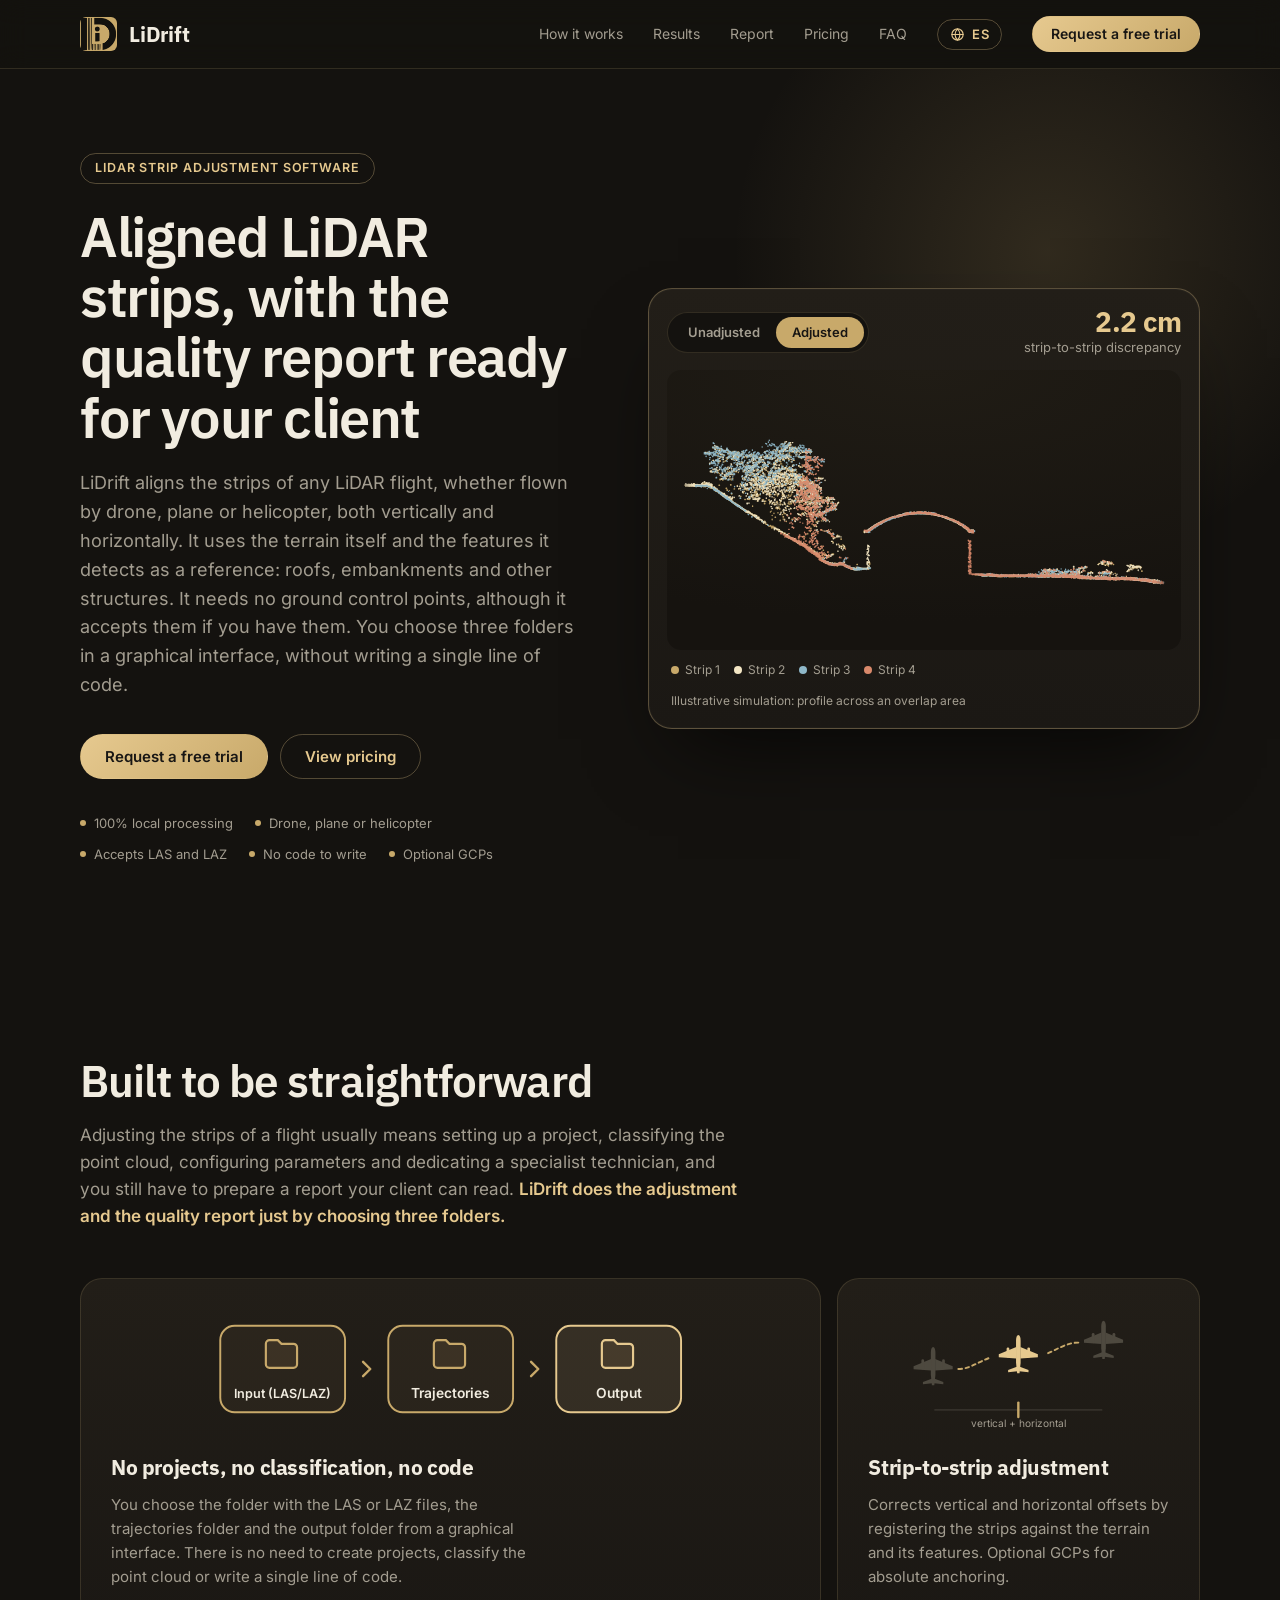
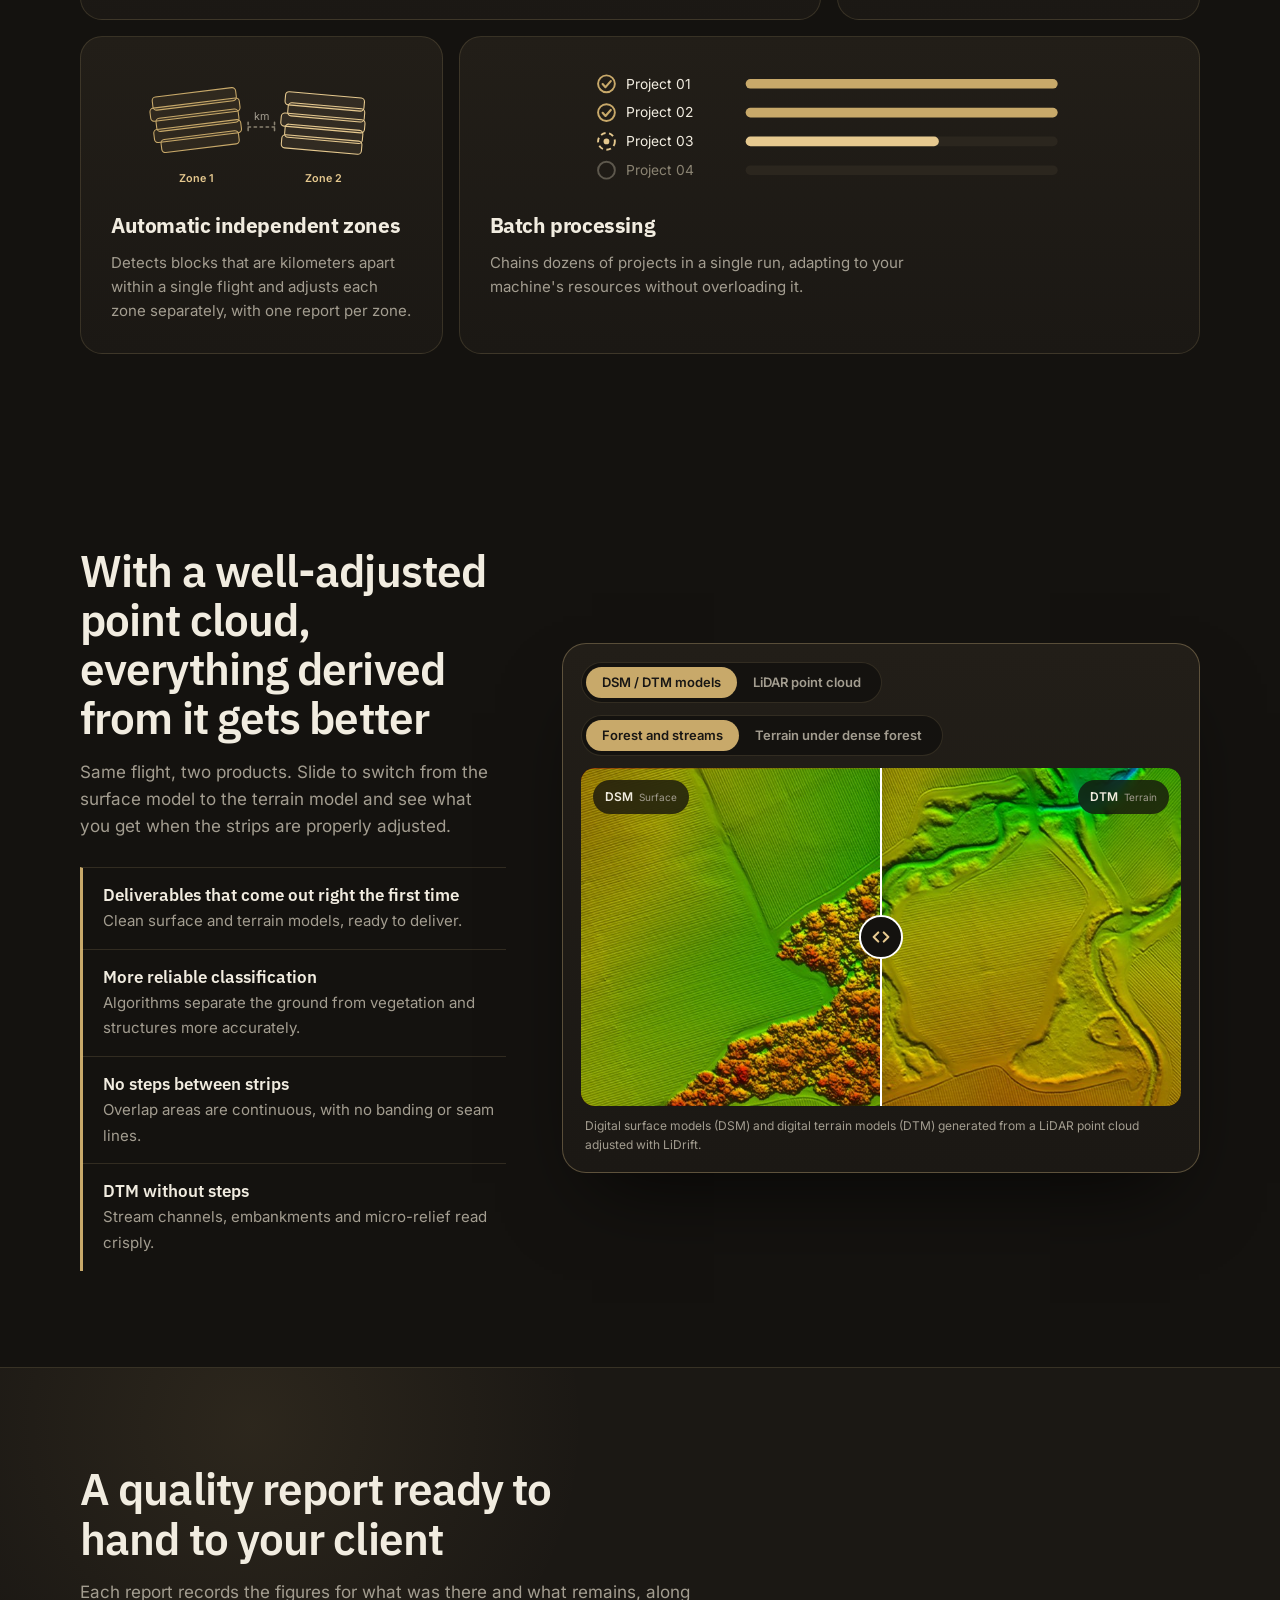
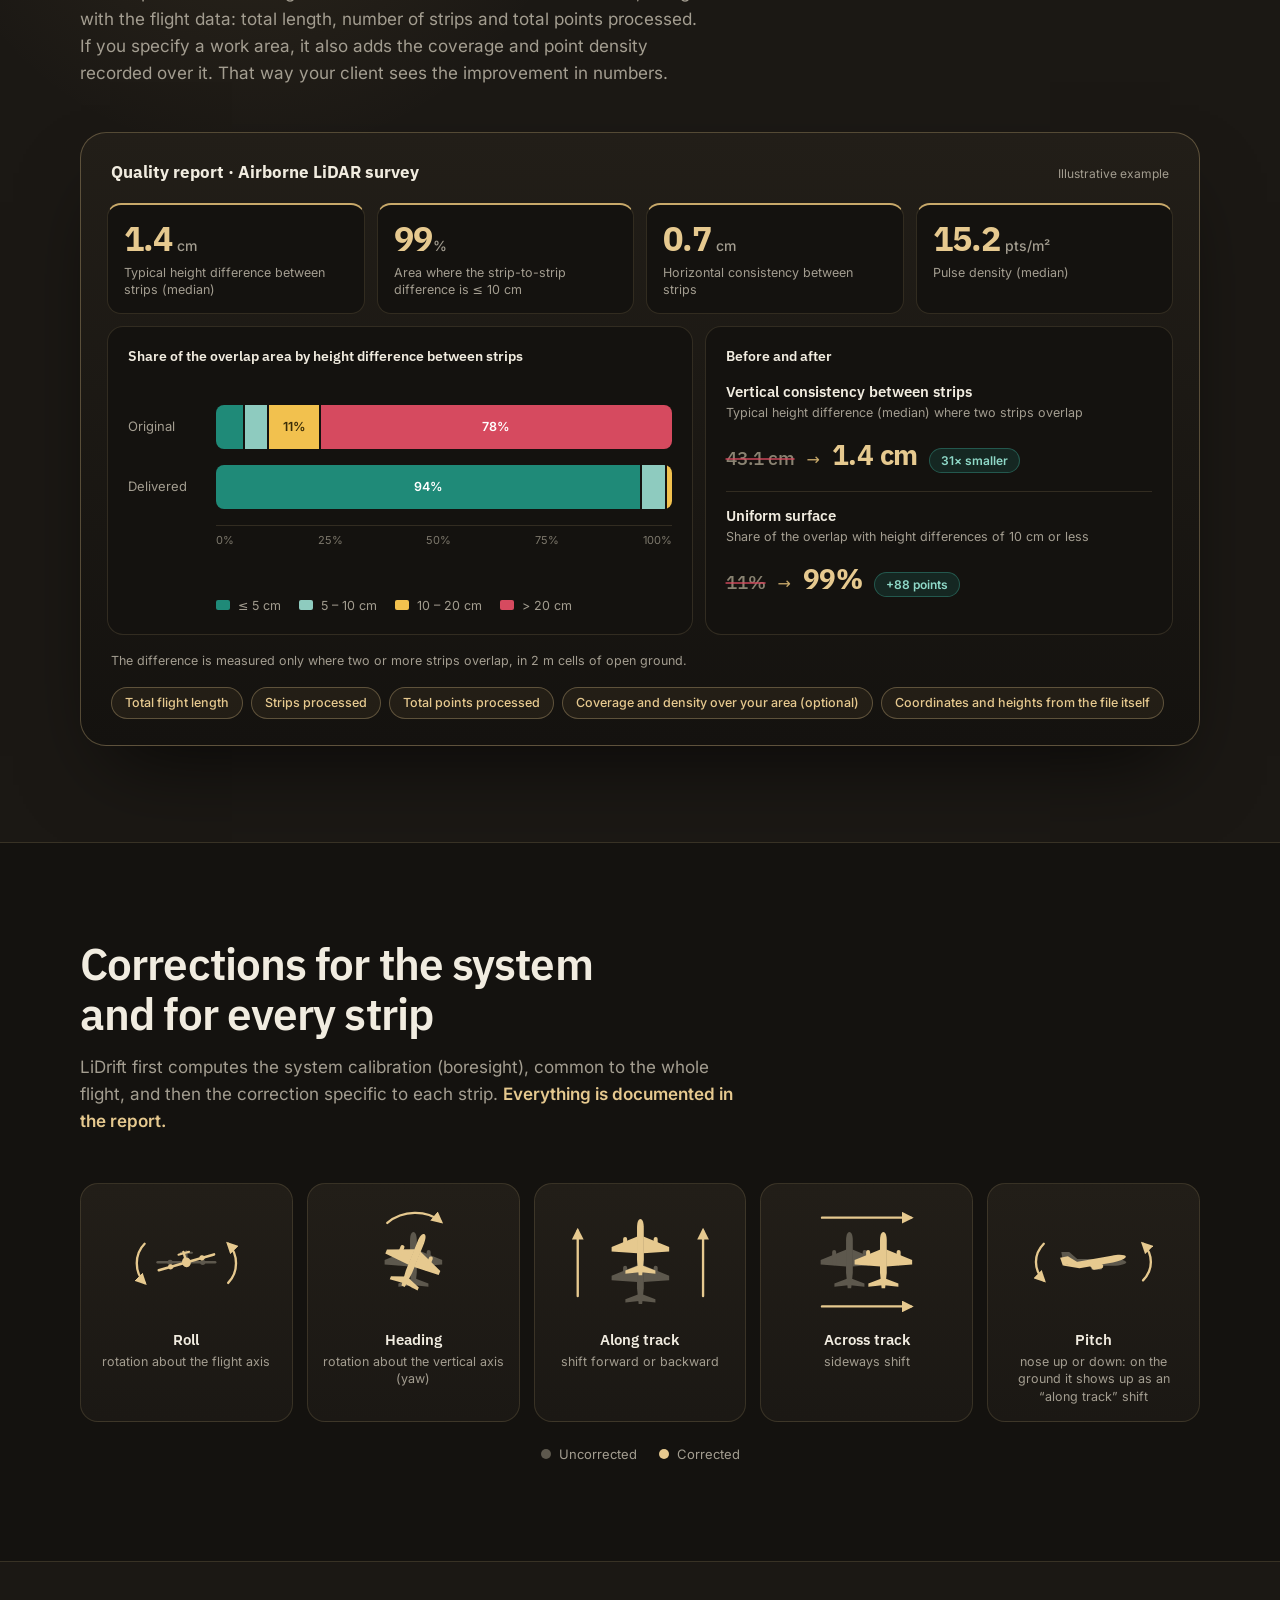
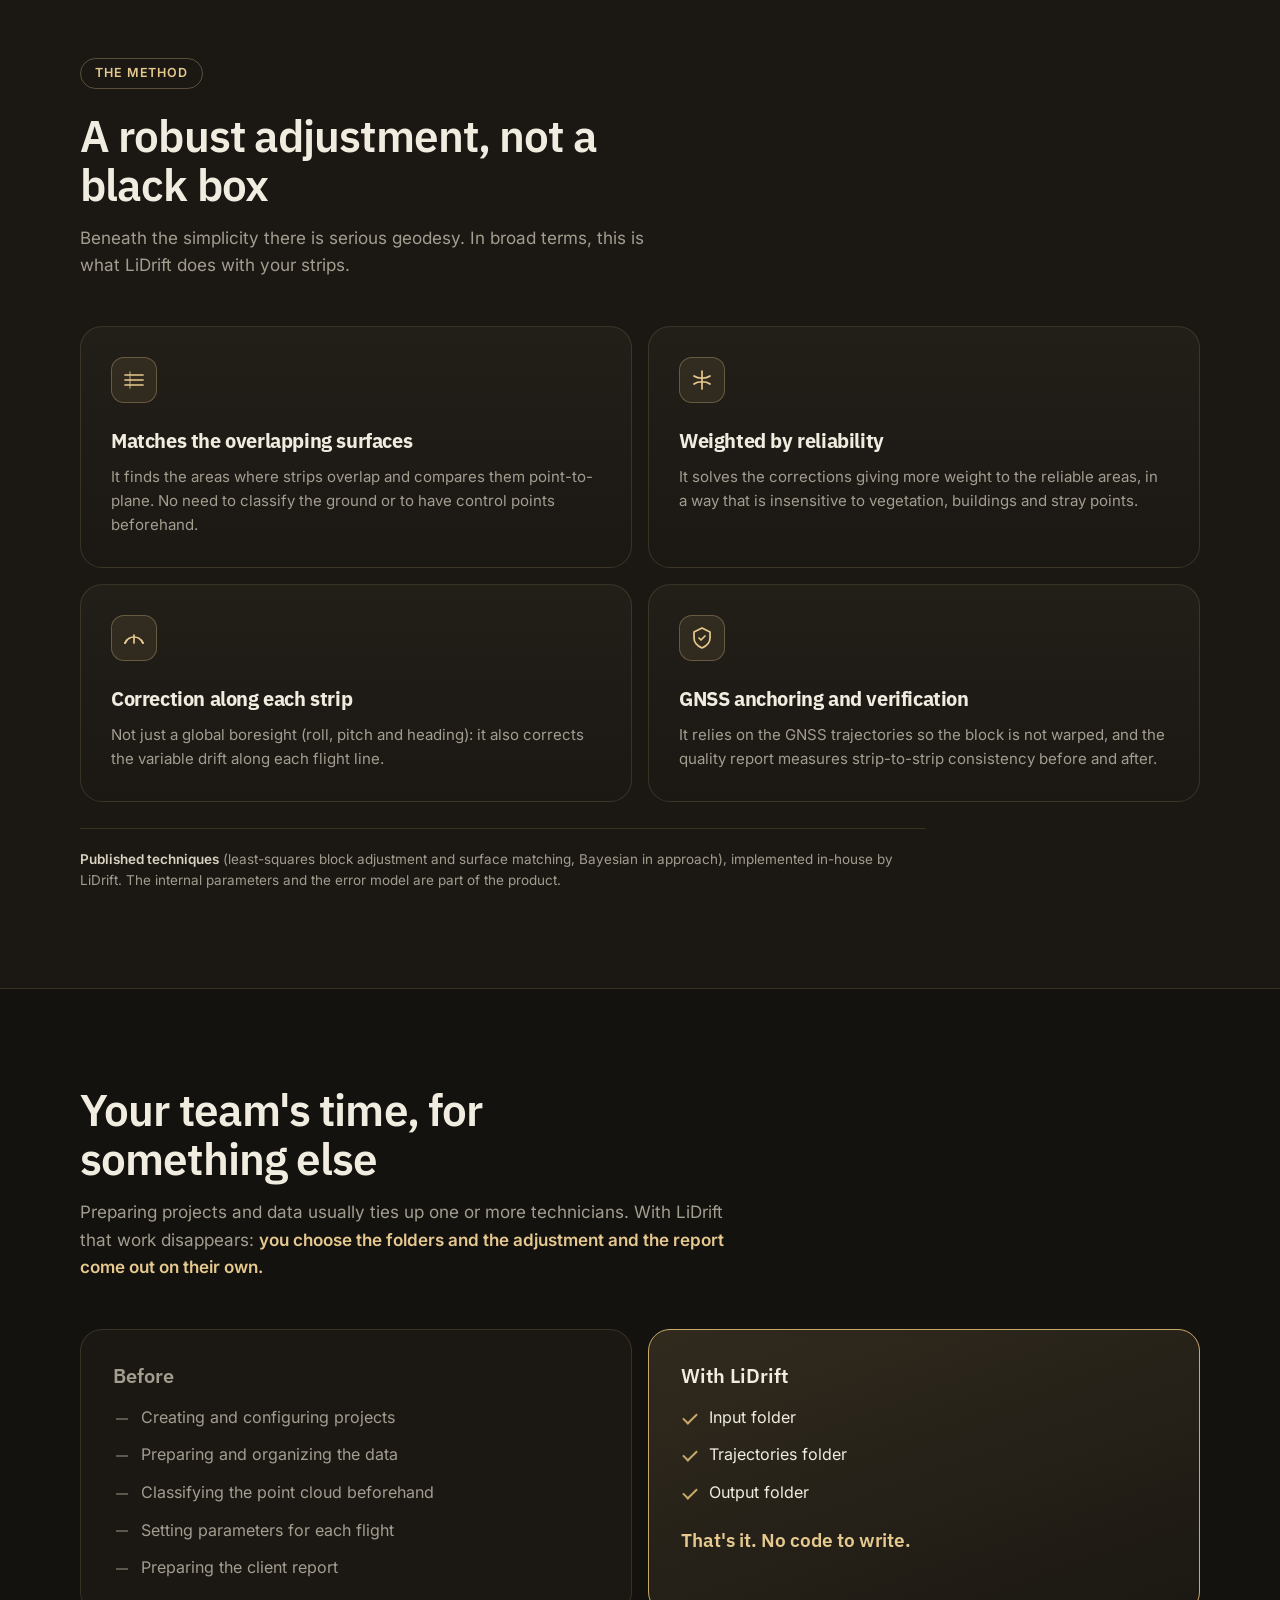
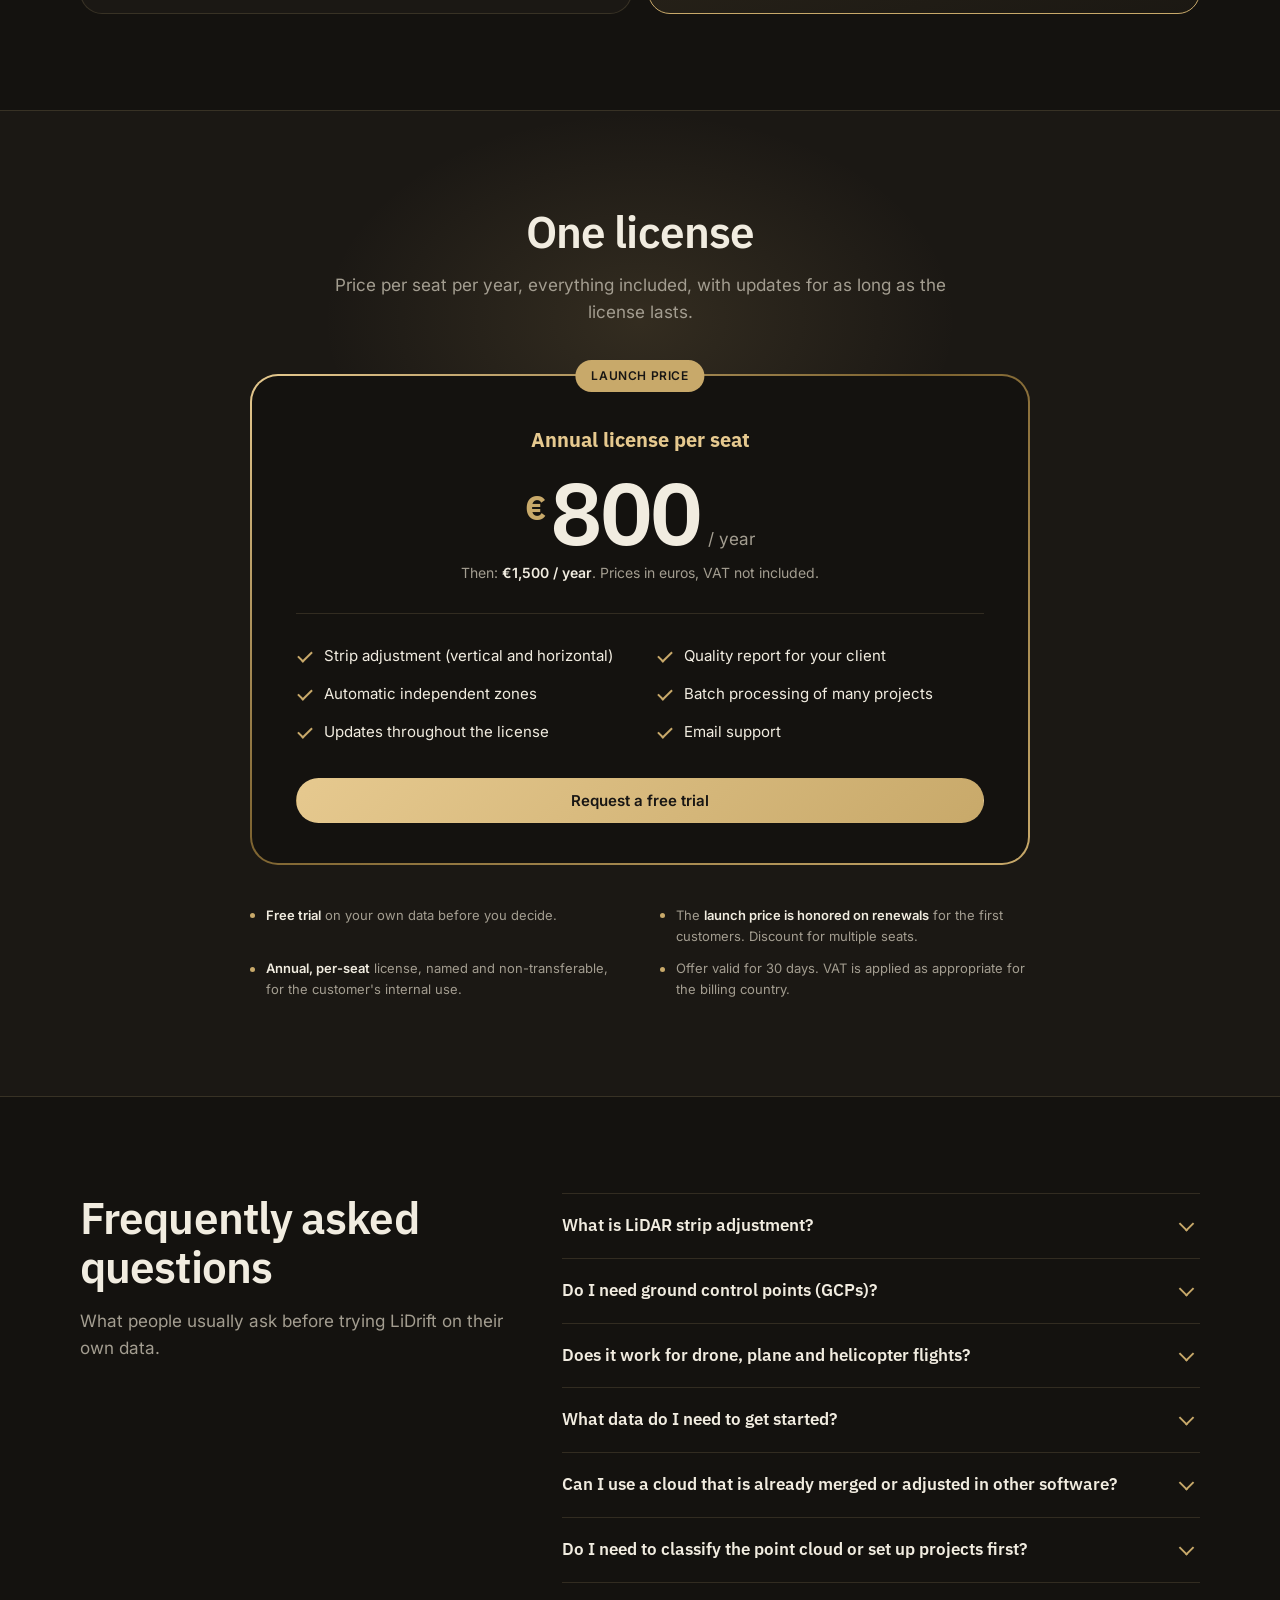
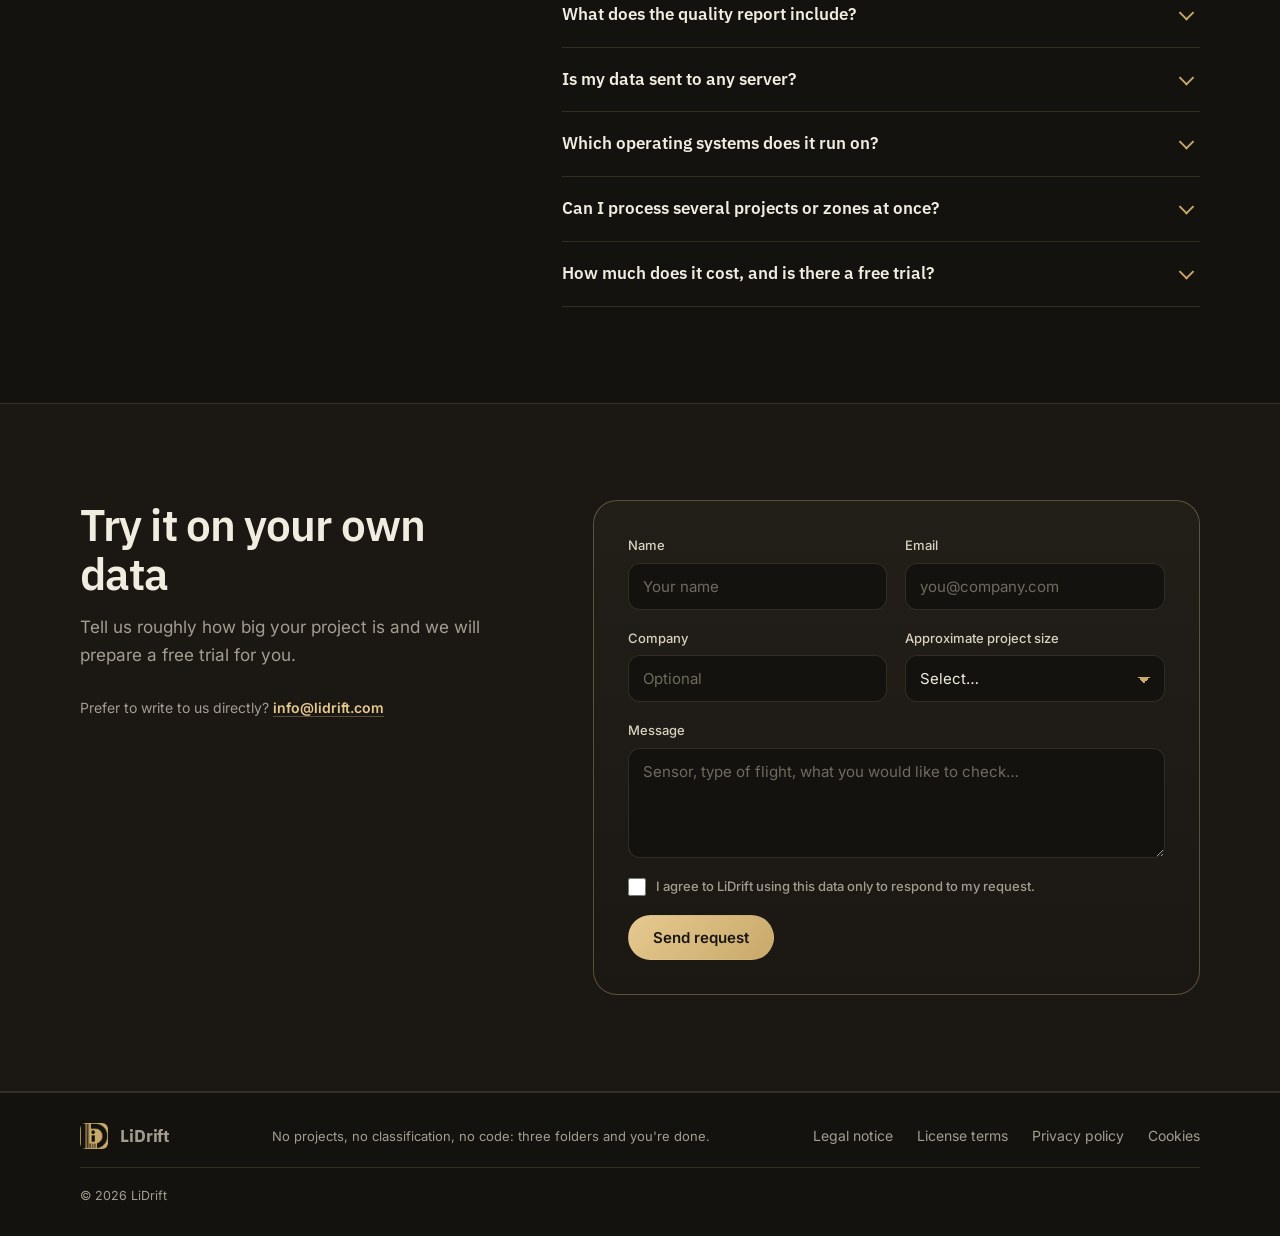
==== commit 1f49f5a5: "Add files via upload" ====
--- a/index.html
+++ b/index.html
@@ -796,9 +796,11 @@
       <details class="qa"><summary>Do I need ground control points (GCPs)?</summary><p>No. LiDrift adjusts the strips to one another without control points. If you have them, it accepts them for absolute anchoring, and the report then adds the vertical accuracy (mean error and RMSE against the control points).</p></details>
       <details class="qa"><summary>Does it work for drone, plane and helicopter flights?</summary><p>Yes. LiDrift adjusts the strips from any platform, as long as you have the LAS or LAZ files of the flight and their trajectories.</p></details>
       <details class="qa"><summary>What data do I need to get started?</summary><p>The LAS or LAZ files of the flight and the trajectories of the platform (plane, helicopter or drone), each in its own folder, plus an output folder. The coordinate system and the height type are read from the file header.</p></details>
+      <details class="qa"><summary>Can I use a cloud that is already merged or adjusted in other software?</summary><p>No. LiDrift needs the individual cut strips, each with its trajectory, as they come from the sensor. If the strips have already been merged into a single cloud or have been through another adjustment (for example, a block exported by DJI Terra), their deformations are frozen into the cloud and can no longer be separated or undone. LiDrift corrects each strip as a coherent whole; with the original strips and their trajectories the adjustment works with all the information.</p></details>
       <details class="qa"><summary>Do I need to classify the point cloud or set up projects first?</summary><p>No. There is no need to create projects, classify the point cloud or write a single line of code: you choose the three folders in a graphical interface and LiDrift does the rest.</p></details>
       <details class="qa"><summary>What does the quality report include?</summary><p>For each zone: the consistency between strips before and after adjustment, the overlap coverage and the number of strips, the pulse density and, if you use GCPs, the vertical accuracy. It also includes the flight data: total length, strips and total points processed. If you specify a work area, it adds the coverage and density recorded over it. It also documents the corrections applied to each strip.</p></details>
       <details class="qa"><summary>Is my data sent to any server?</summary><p>No. Processing is 100% local: LiDrift does not send your data anywhere.</p></details>
+      <details class="qa"><summary>Which operating systems does it run on?</summary><p>LiDrift runs on Windows 10 and 11 (64-bit). It is not compatible with Windows 7. There is currently no version for Linux or macOS.</p></details>
       <details class="qa"><summary>Can I process several projects or zones at once?</summary><p>Yes. LiDrift detects blocks that are kilometers apart within a single flight and adjusts each zone separately, with one report per zone. It can also chain dozens of projects in a single run.</p></details>
       <details class="qa"><summary>How much does it cost, and is there a free trial?</summary><p>The license is annual and per seat: €800 per year as the launch price and €1,500 per year afterwards, VAT not included. You can request a free trial on your own data before you decide.</p></details>
     </div>
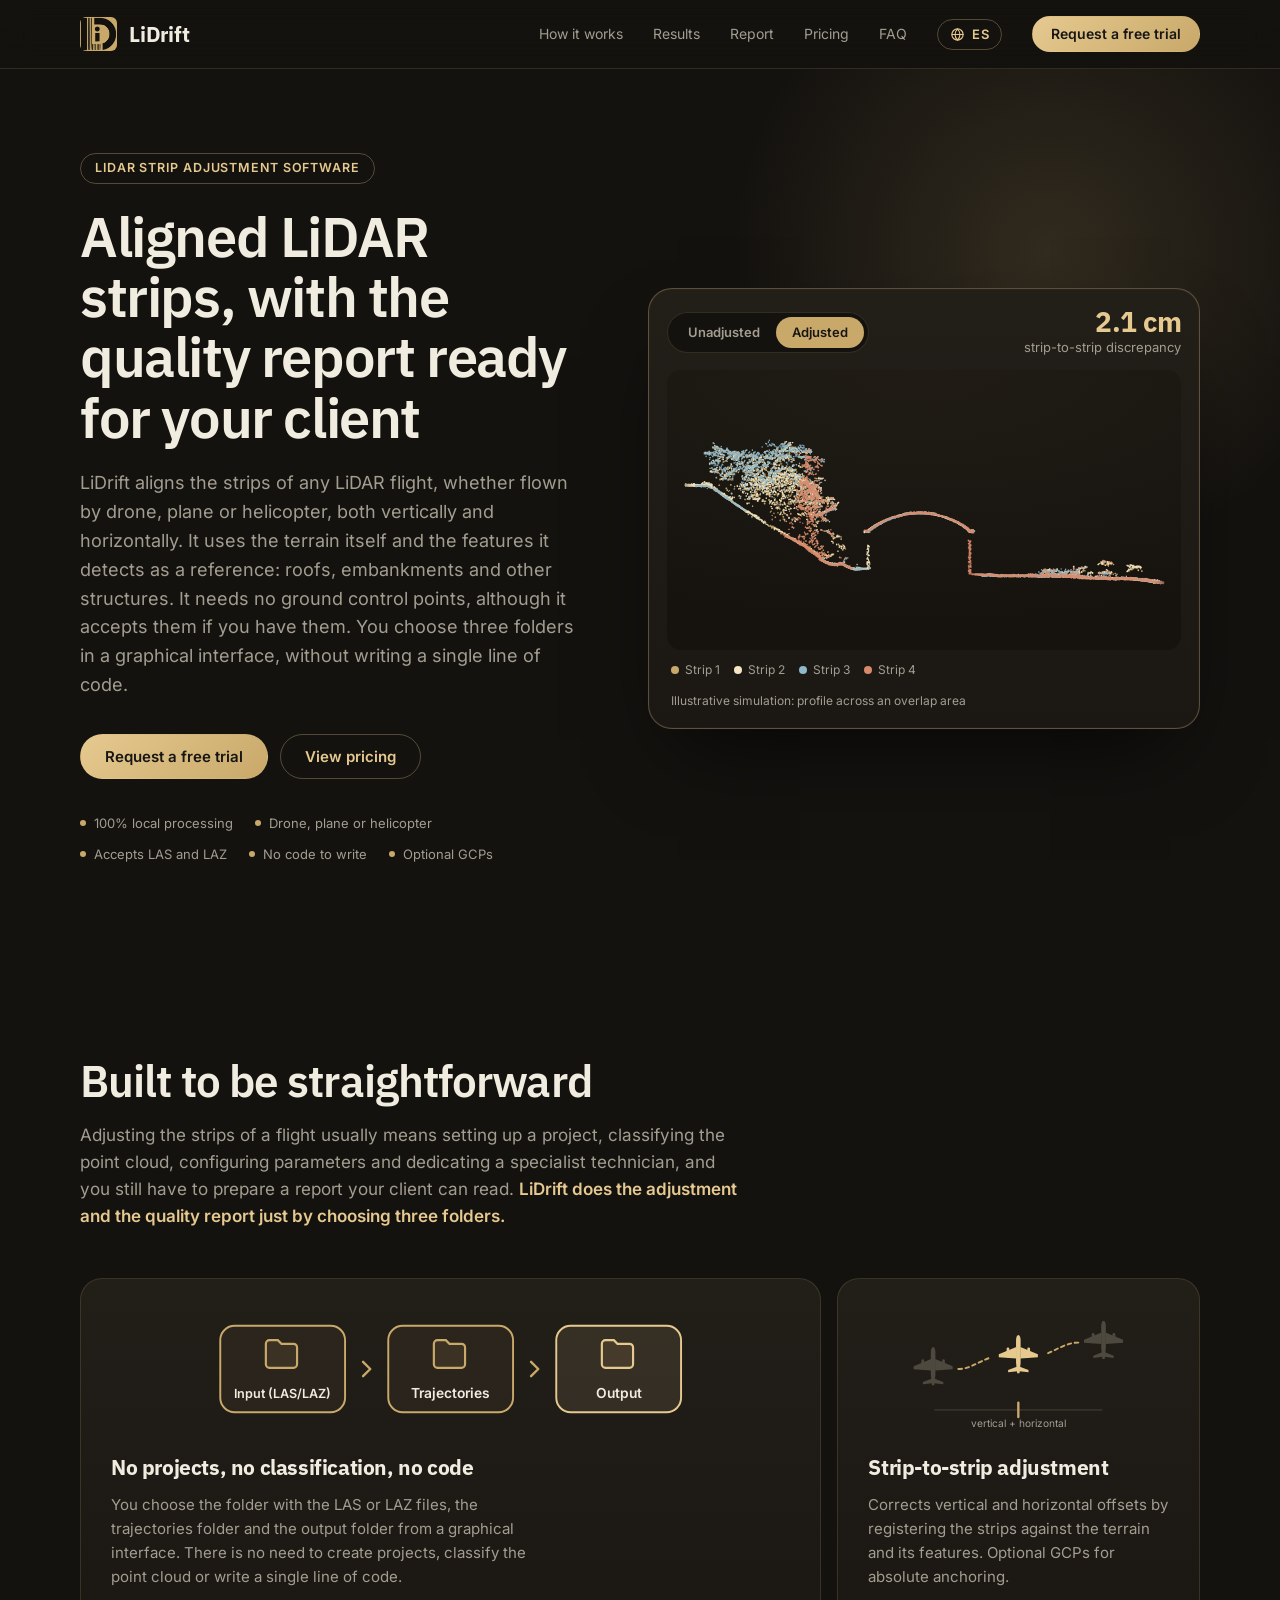
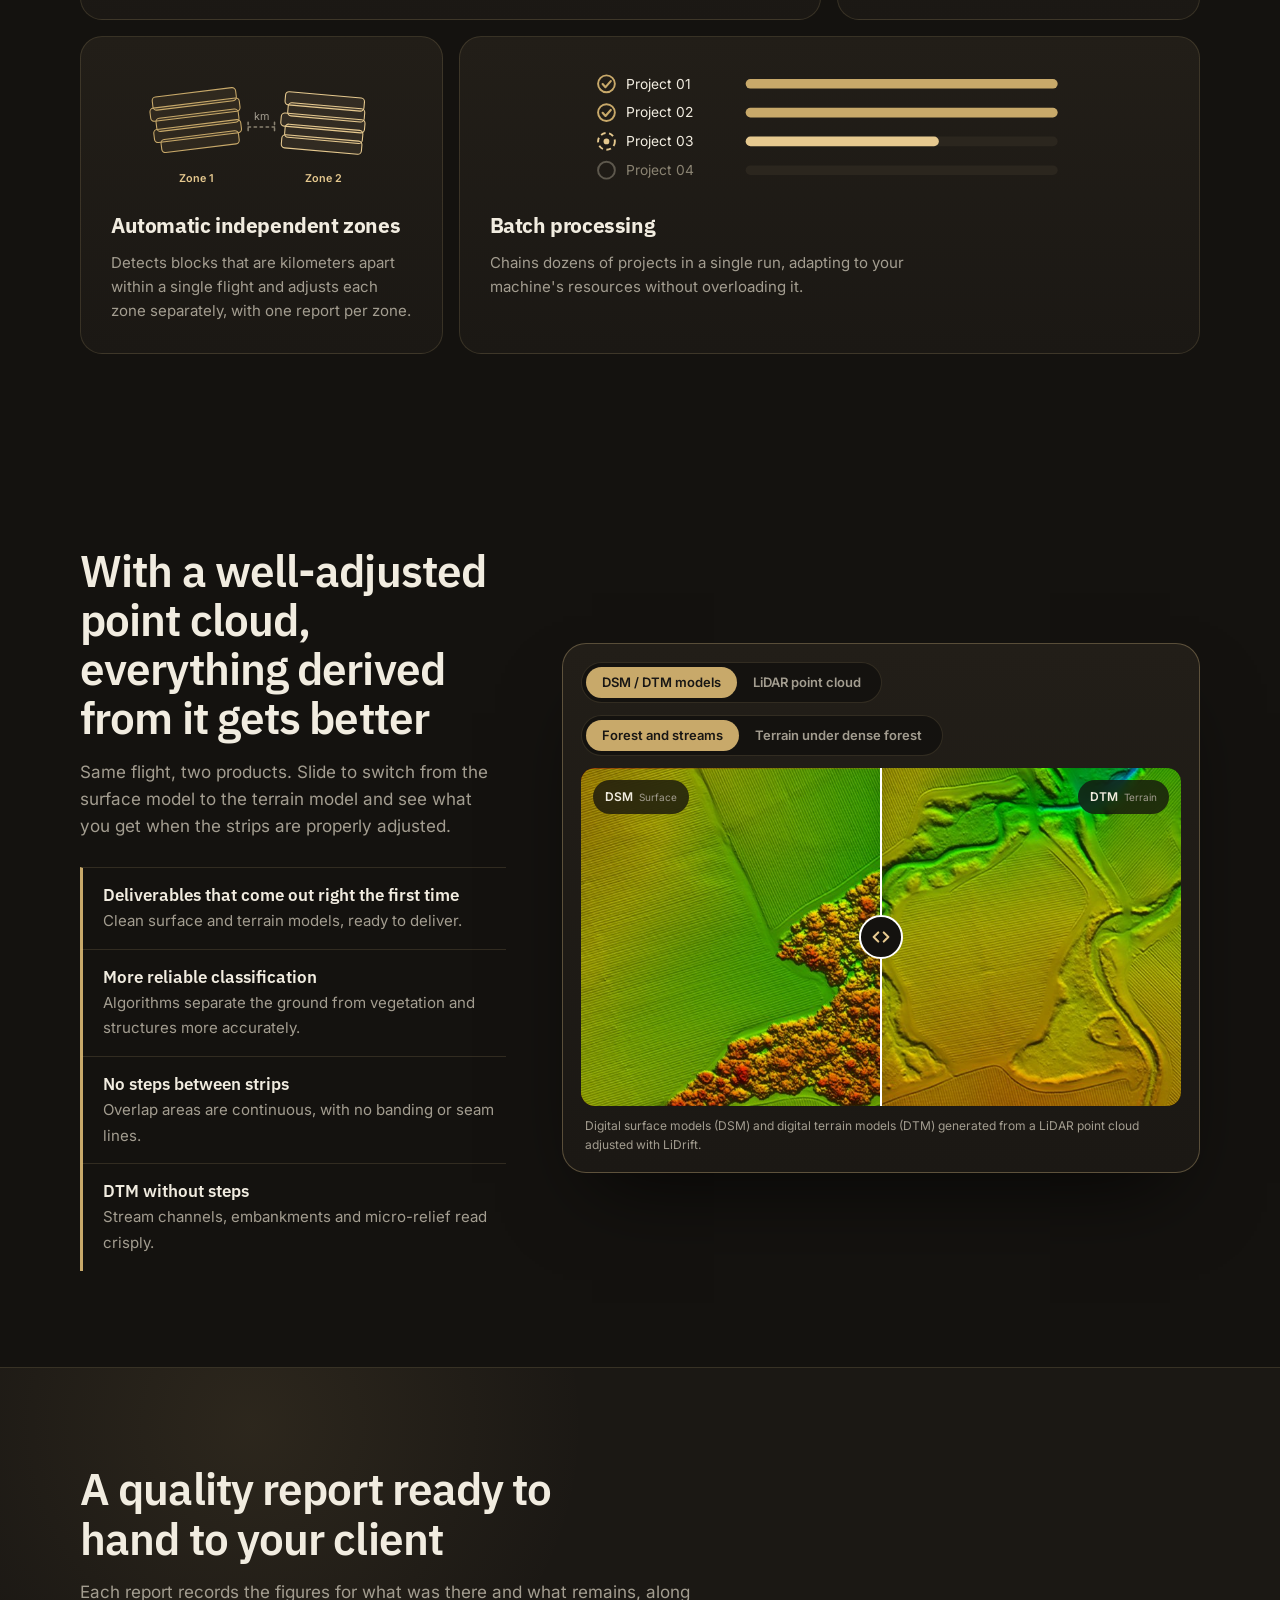
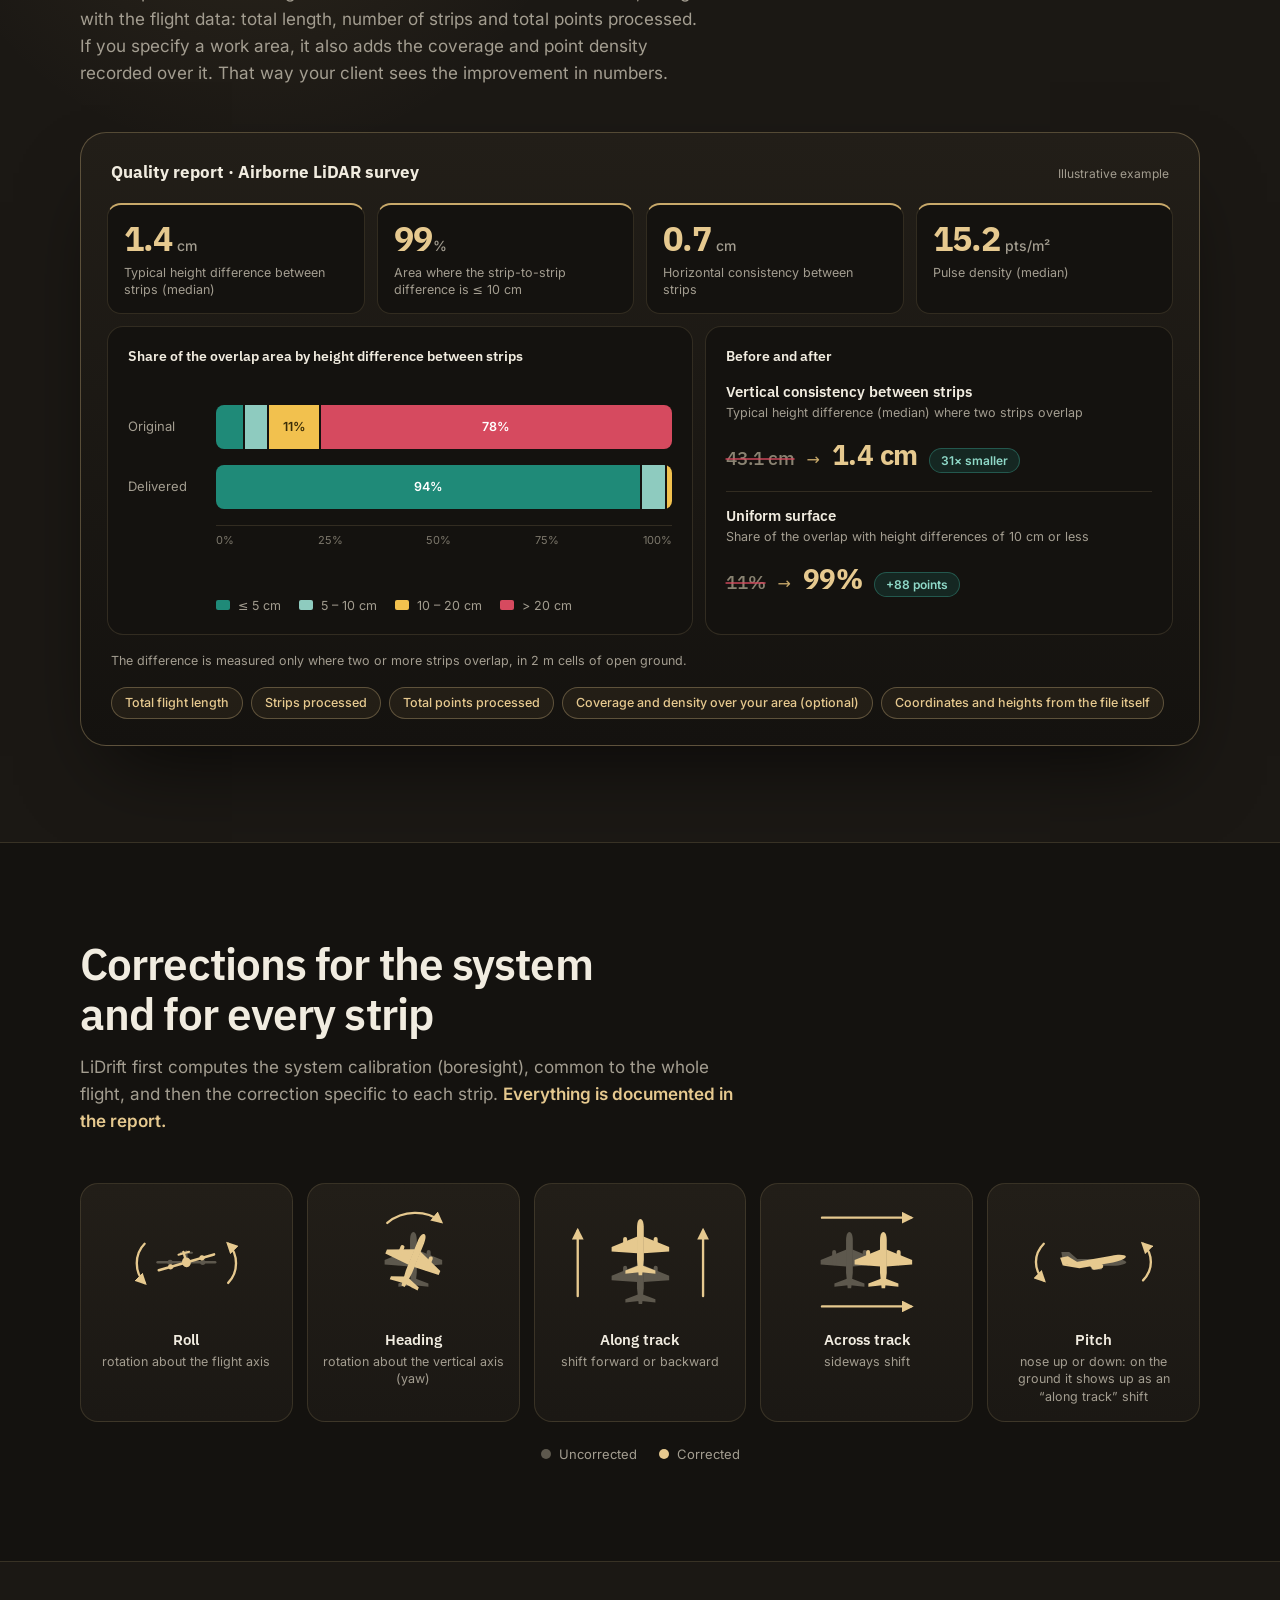
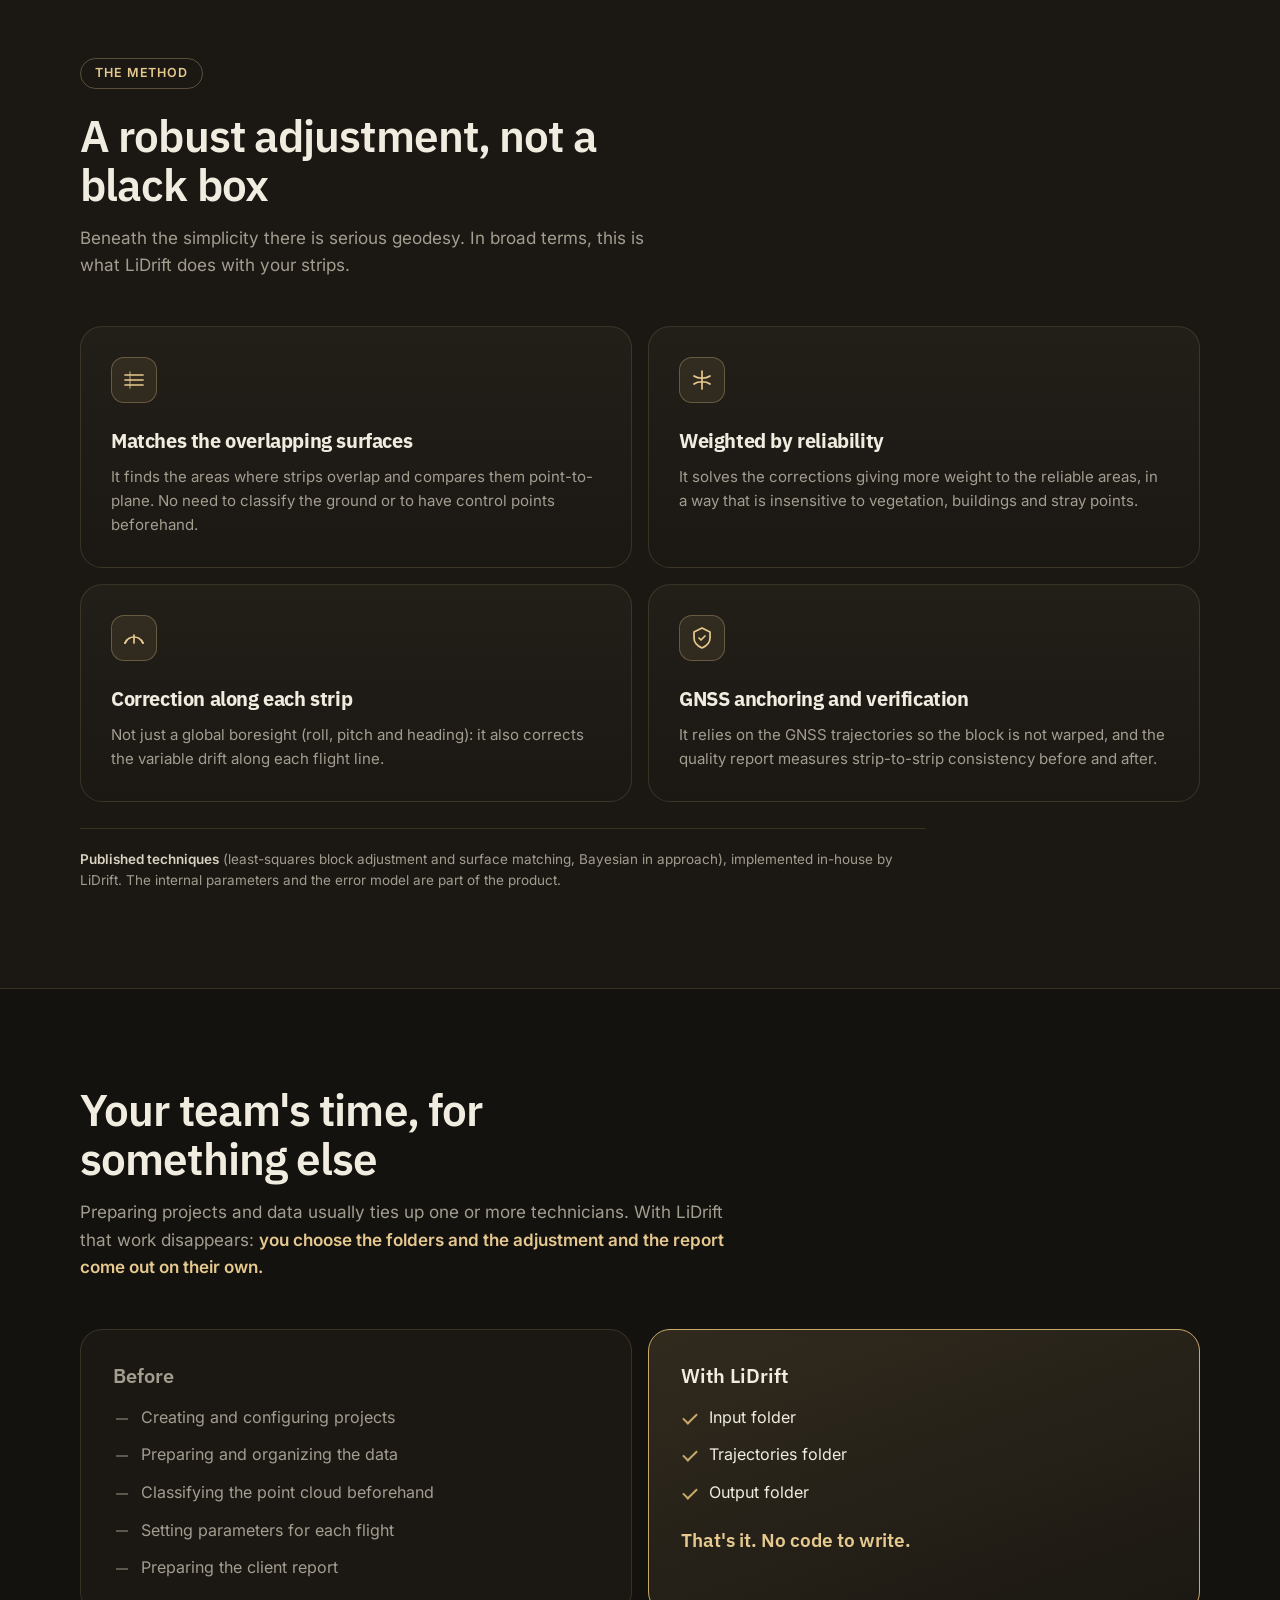
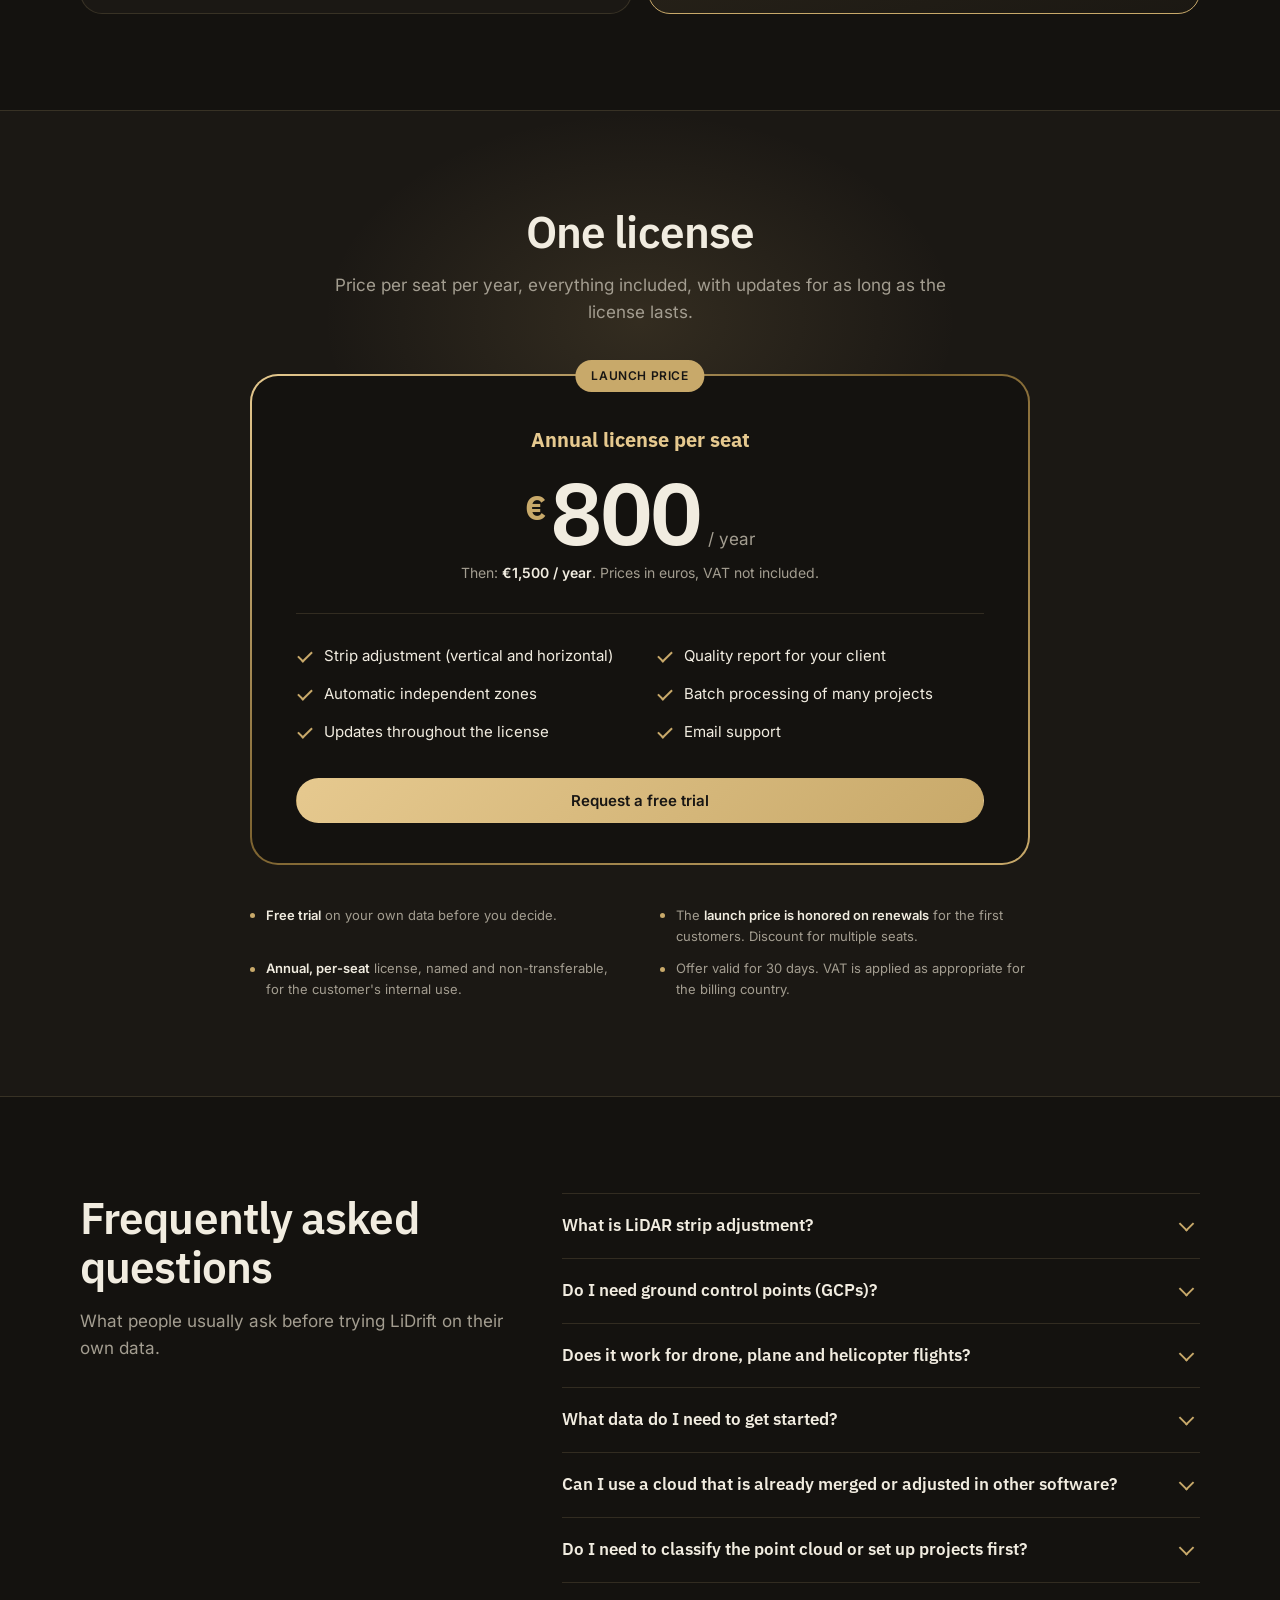
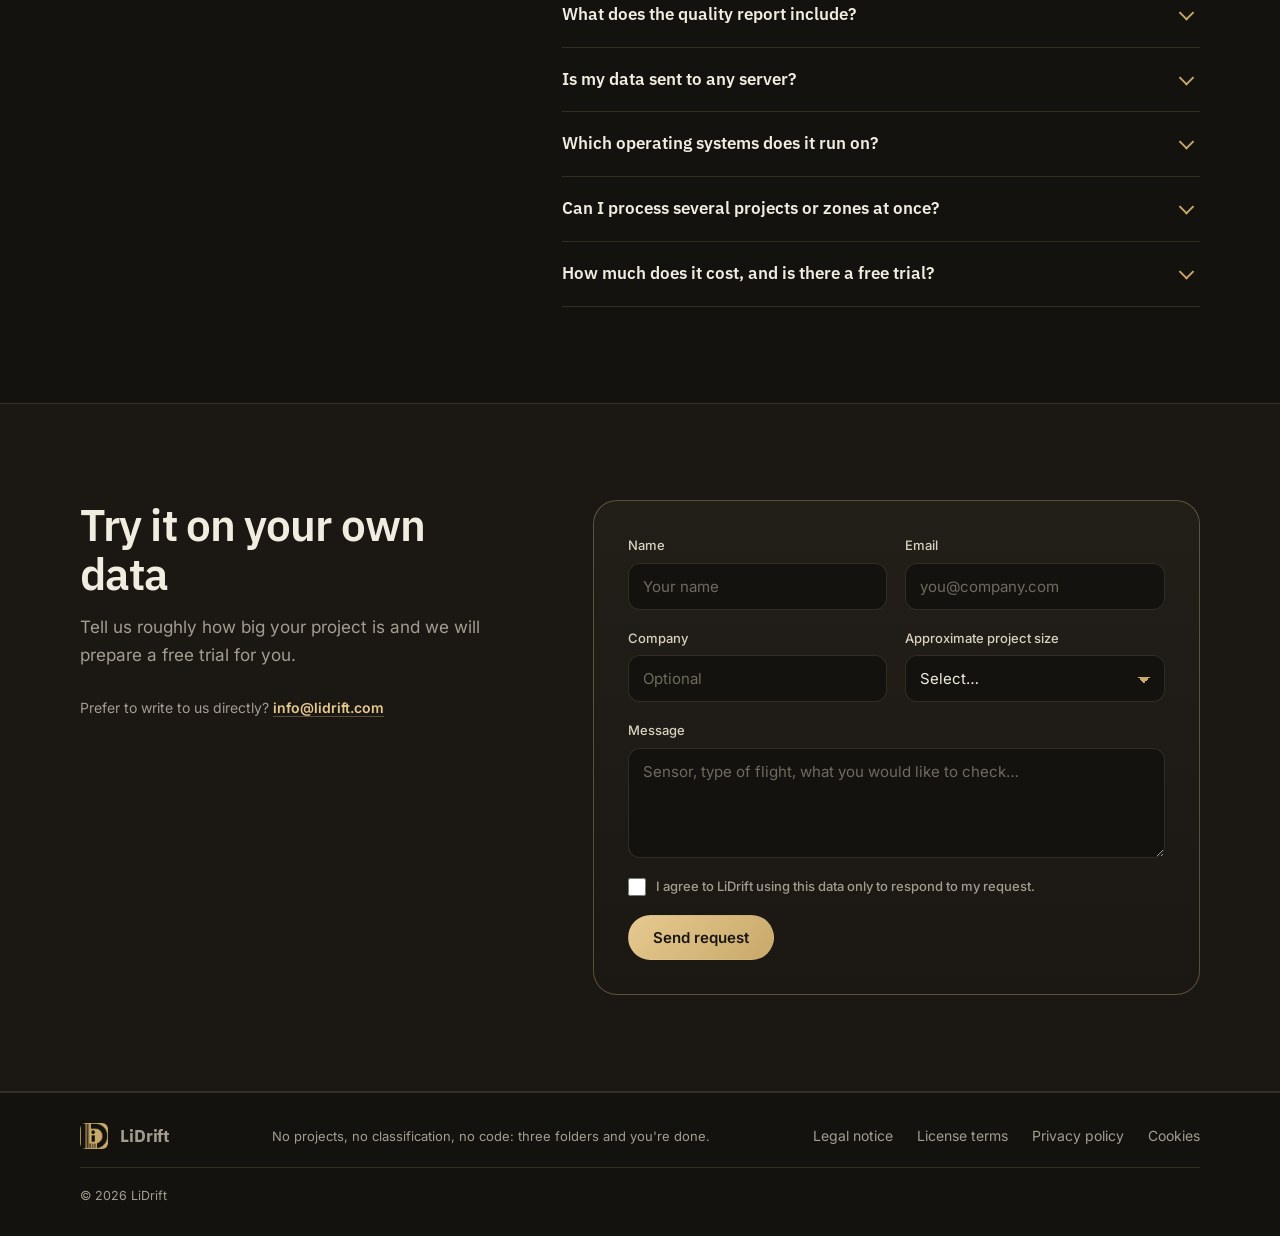
==== commit df1ac09d: "Add files via upload" ====
--- a/index.html
+++ b/index.html
@@ -796,7 +796,7 @@
       <details class="qa"><summary>Do I need ground control points (GCPs)?</summary><p>No. LiDrift adjusts the strips to one another without control points. If you have them, it accepts them for absolute anchoring, and the report then adds the vertical accuracy (mean error and RMSE against the control points).</p></details>
       <details class="qa"><summary>Does it work for drone, plane and helicopter flights?</summary><p>Yes. LiDrift adjusts the strips from any platform, as long as you have the LAS or LAZ files of the flight and their trajectories.</p></details>
       <details class="qa"><summary>What data do I need to get started?</summary><p>The LAS or LAZ files of the flight and the trajectories of the platform (plane, helicopter or drone), each in its own folder, plus an output folder. The coordinate system and the height type are read from the file header.</p></details>
-      <details class="qa"><summary>Can I use a cloud that is already merged or adjusted in other software?</summary><p>No. LiDrift needs the individual cut strips, each with its trajectory, as they come from the sensor. If the strips have already been merged into a single cloud or have been through another adjustment (for example, a block exported by DJI Terra), their deformations are frozen into the cloud and can no longer be separated or undone. LiDrift corrects each strip as a coherent whole; with the original strips and their trajectories the adjustment works with all the information.</p></details>
+      <details class="qa"><summary>Can I use a cloud that is already merged or adjusted in other software?</summary><p>No. LiDrift needs the individual cut strips, each with its trajectory, as they come from the sensor. If the strips have already been merged into a single cloud or have been through another software's adjustment, their deformations are frozen into the cloud and can no longer be separated or undone. LiDrift corrects each strip as a coherent whole; with the original strips and their trajectories the adjustment works with all the information.</p></details>
       <details class="qa"><summary>Do I need to classify the point cloud or set up projects first?</summary><p>No. There is no need to create projects, classify the point cloud or write a single line of code: you choose the three folders in a graphical interface and LiDrift does the rest.</p></details>
       <details class="qa"><summary>What does the quality report include?</summary><p>For each zone: the consistency between strips before and after adjustment, the overlap coverage and the number of strips, the pulse density and, if you use GCPs, the vertical accuracy. It also includes the flight data: total length, strips and total points processed. If you specify a work area, it adds the coverage and density recorded over it. It also documents the corrections applied to each strip.</p></details>
       <details class="qa"><summary>Is my data sent to any server?</summary><p>No. Processing is 100% local: LiDrift does not send your data anywhere.</p></details>
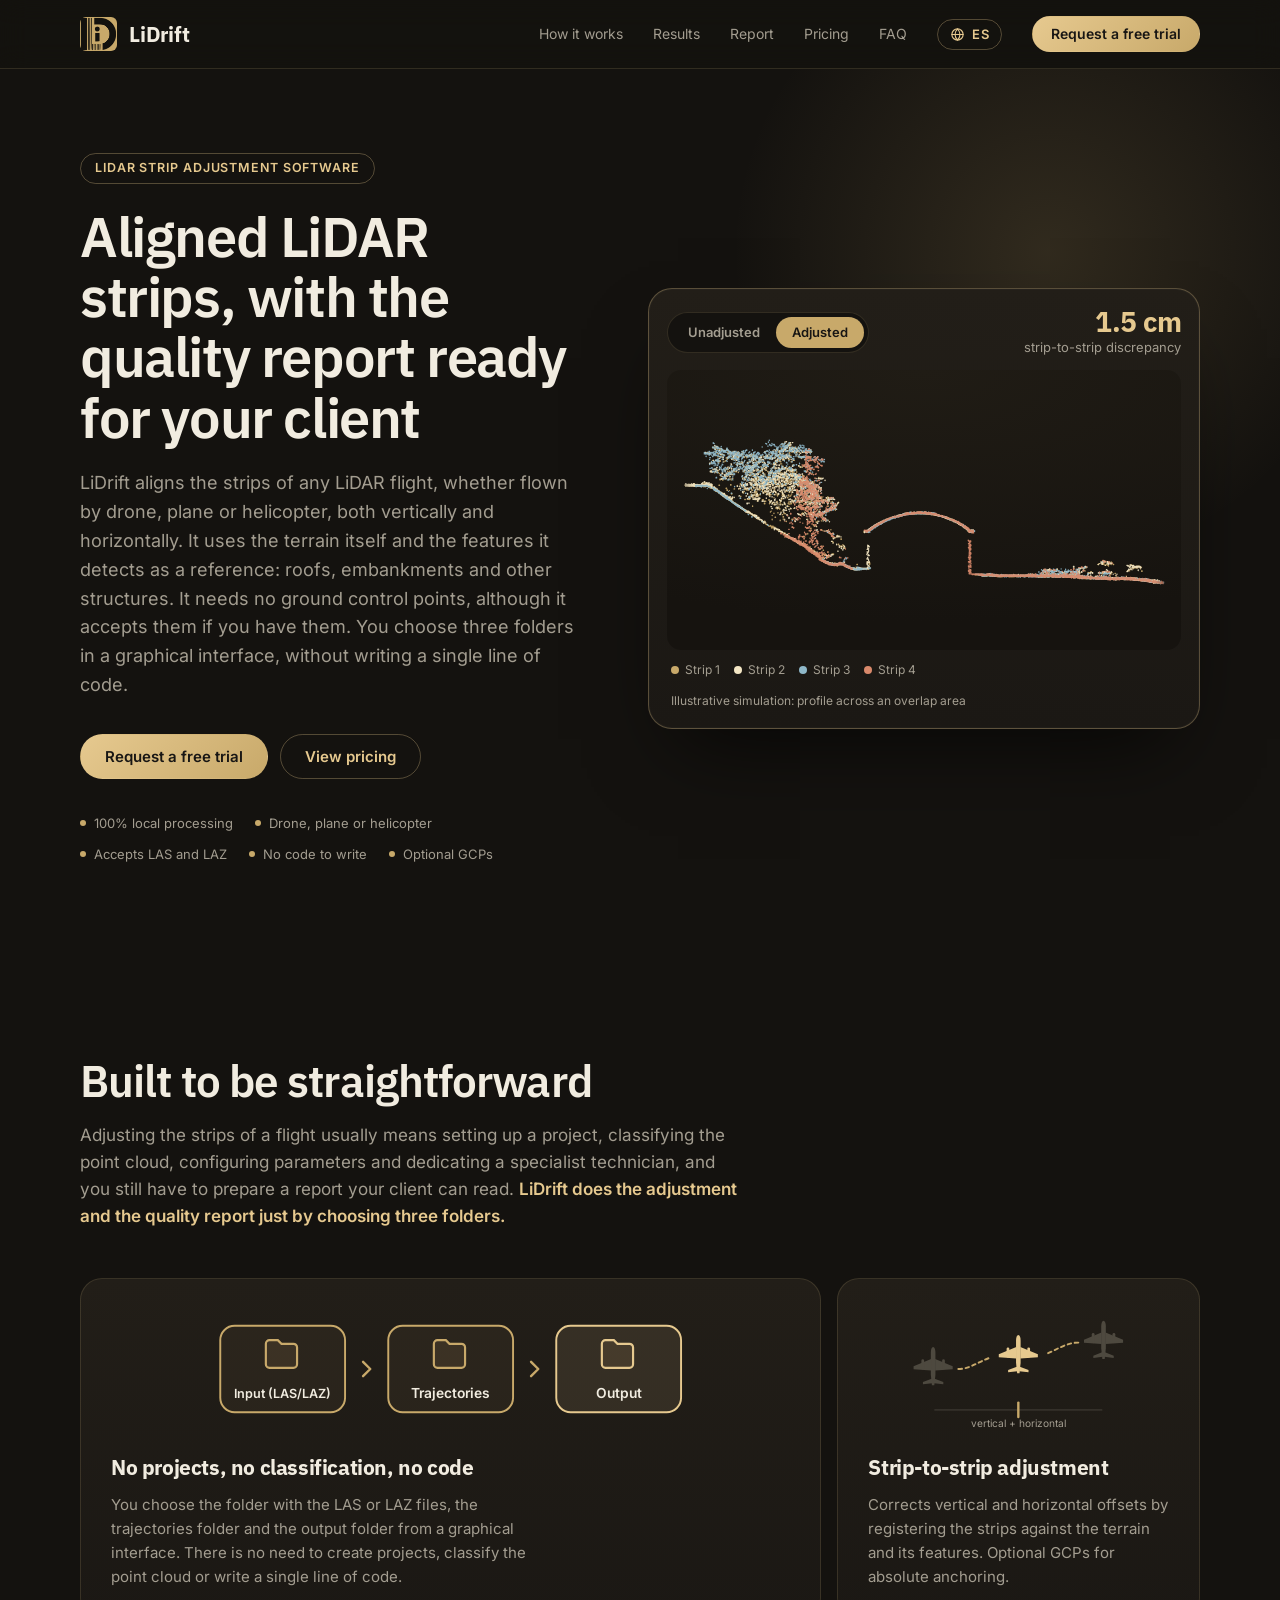
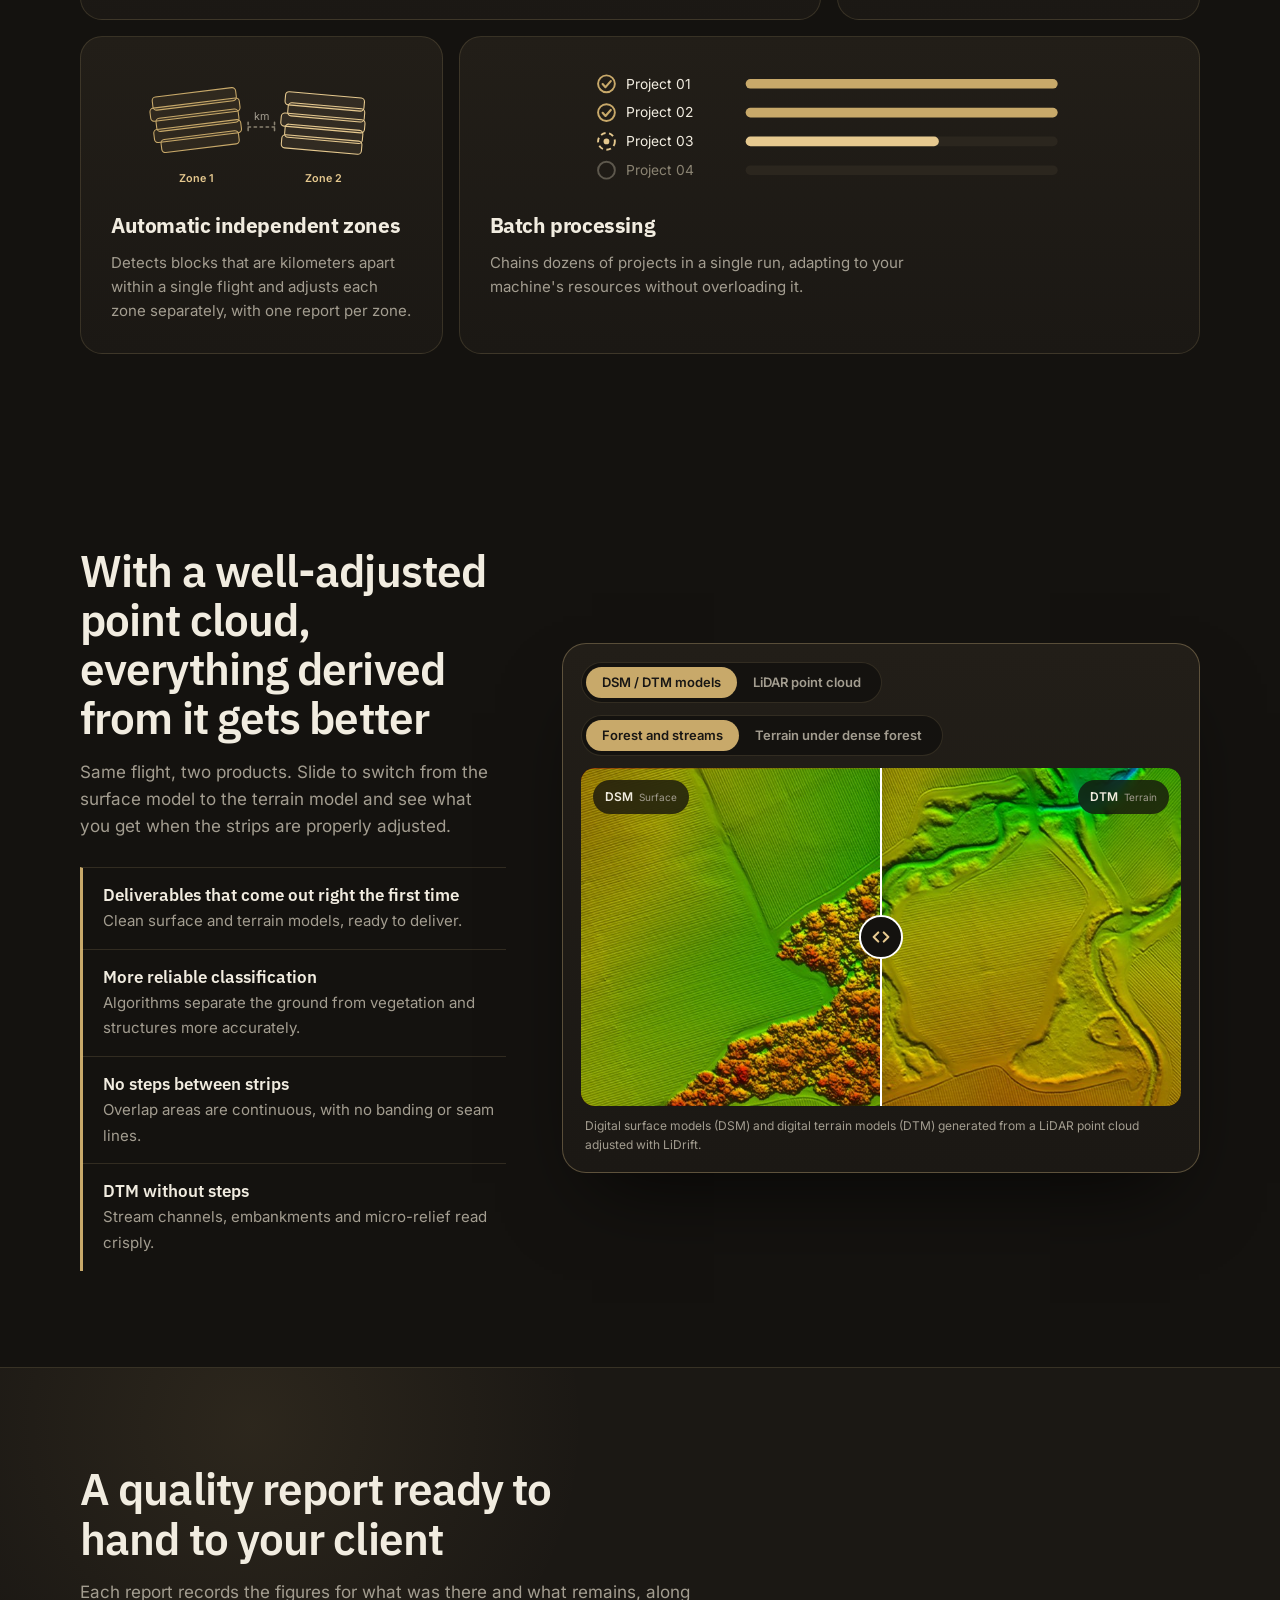
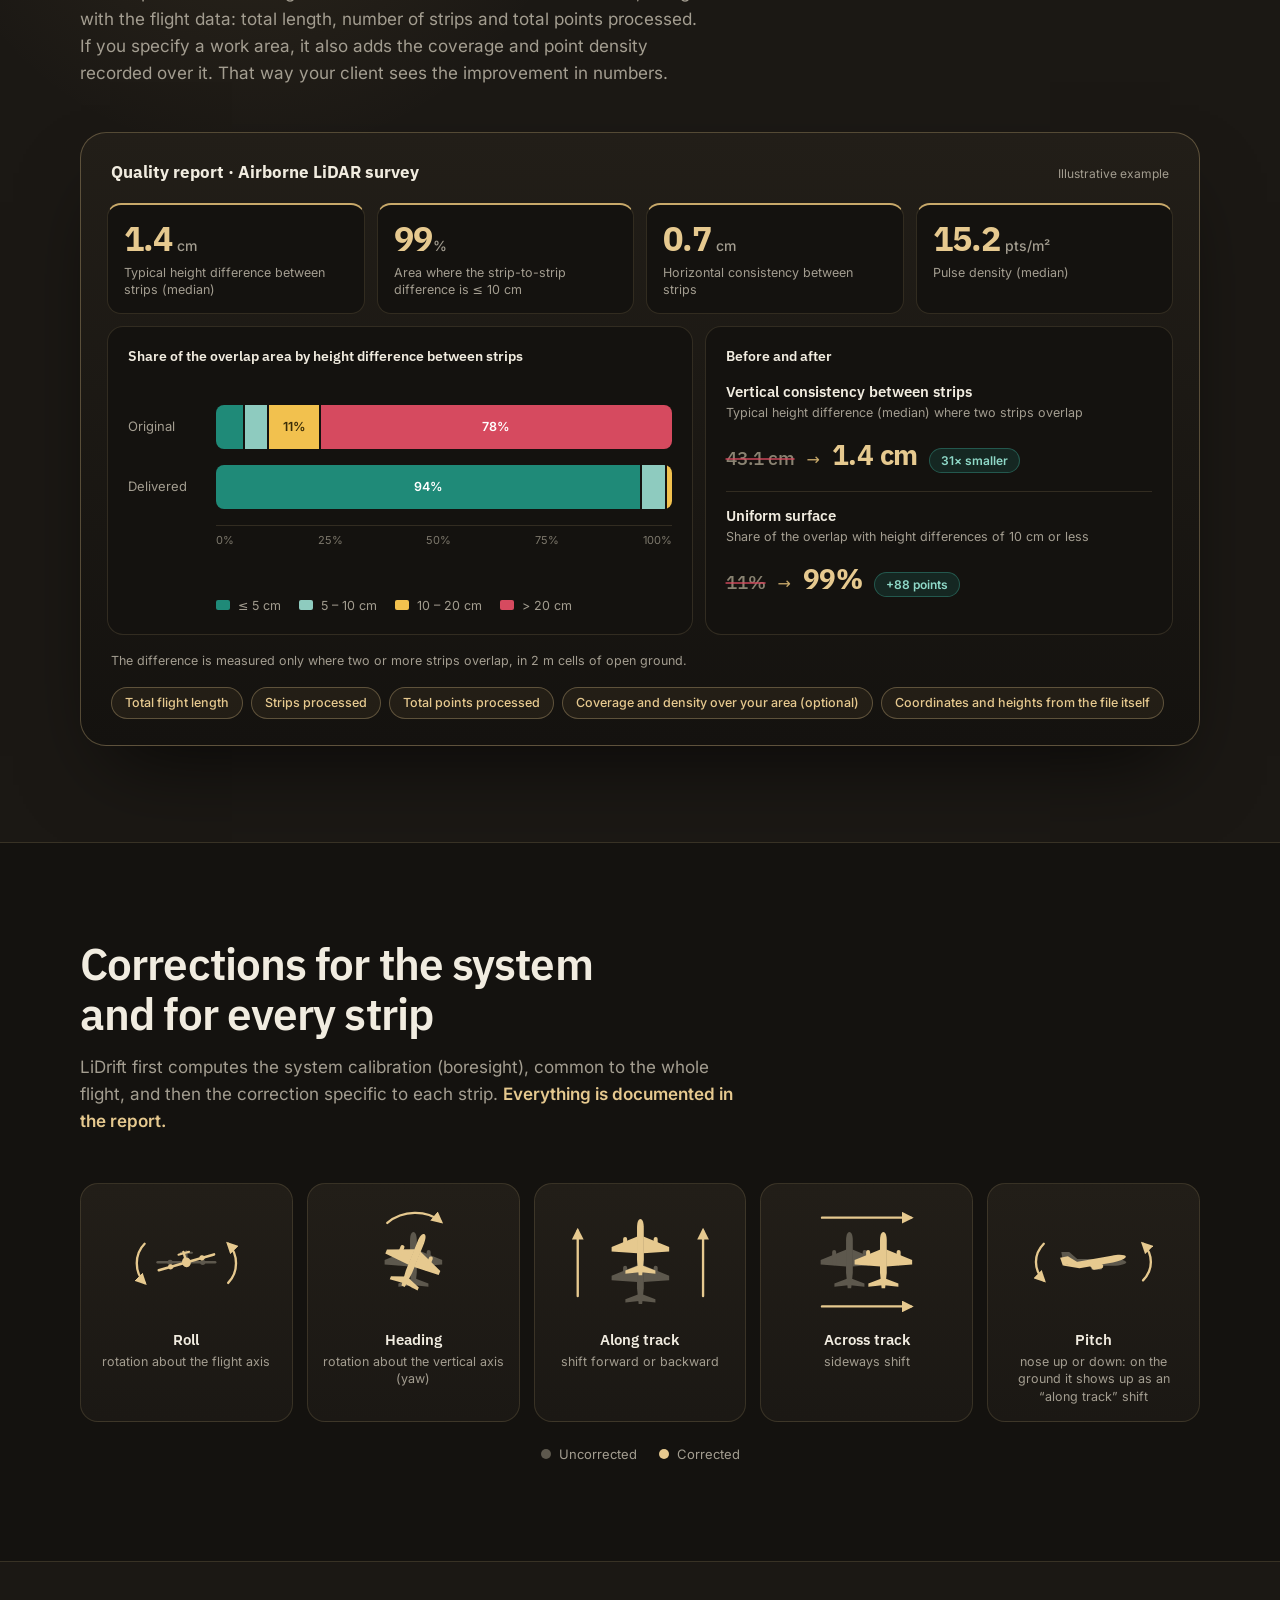
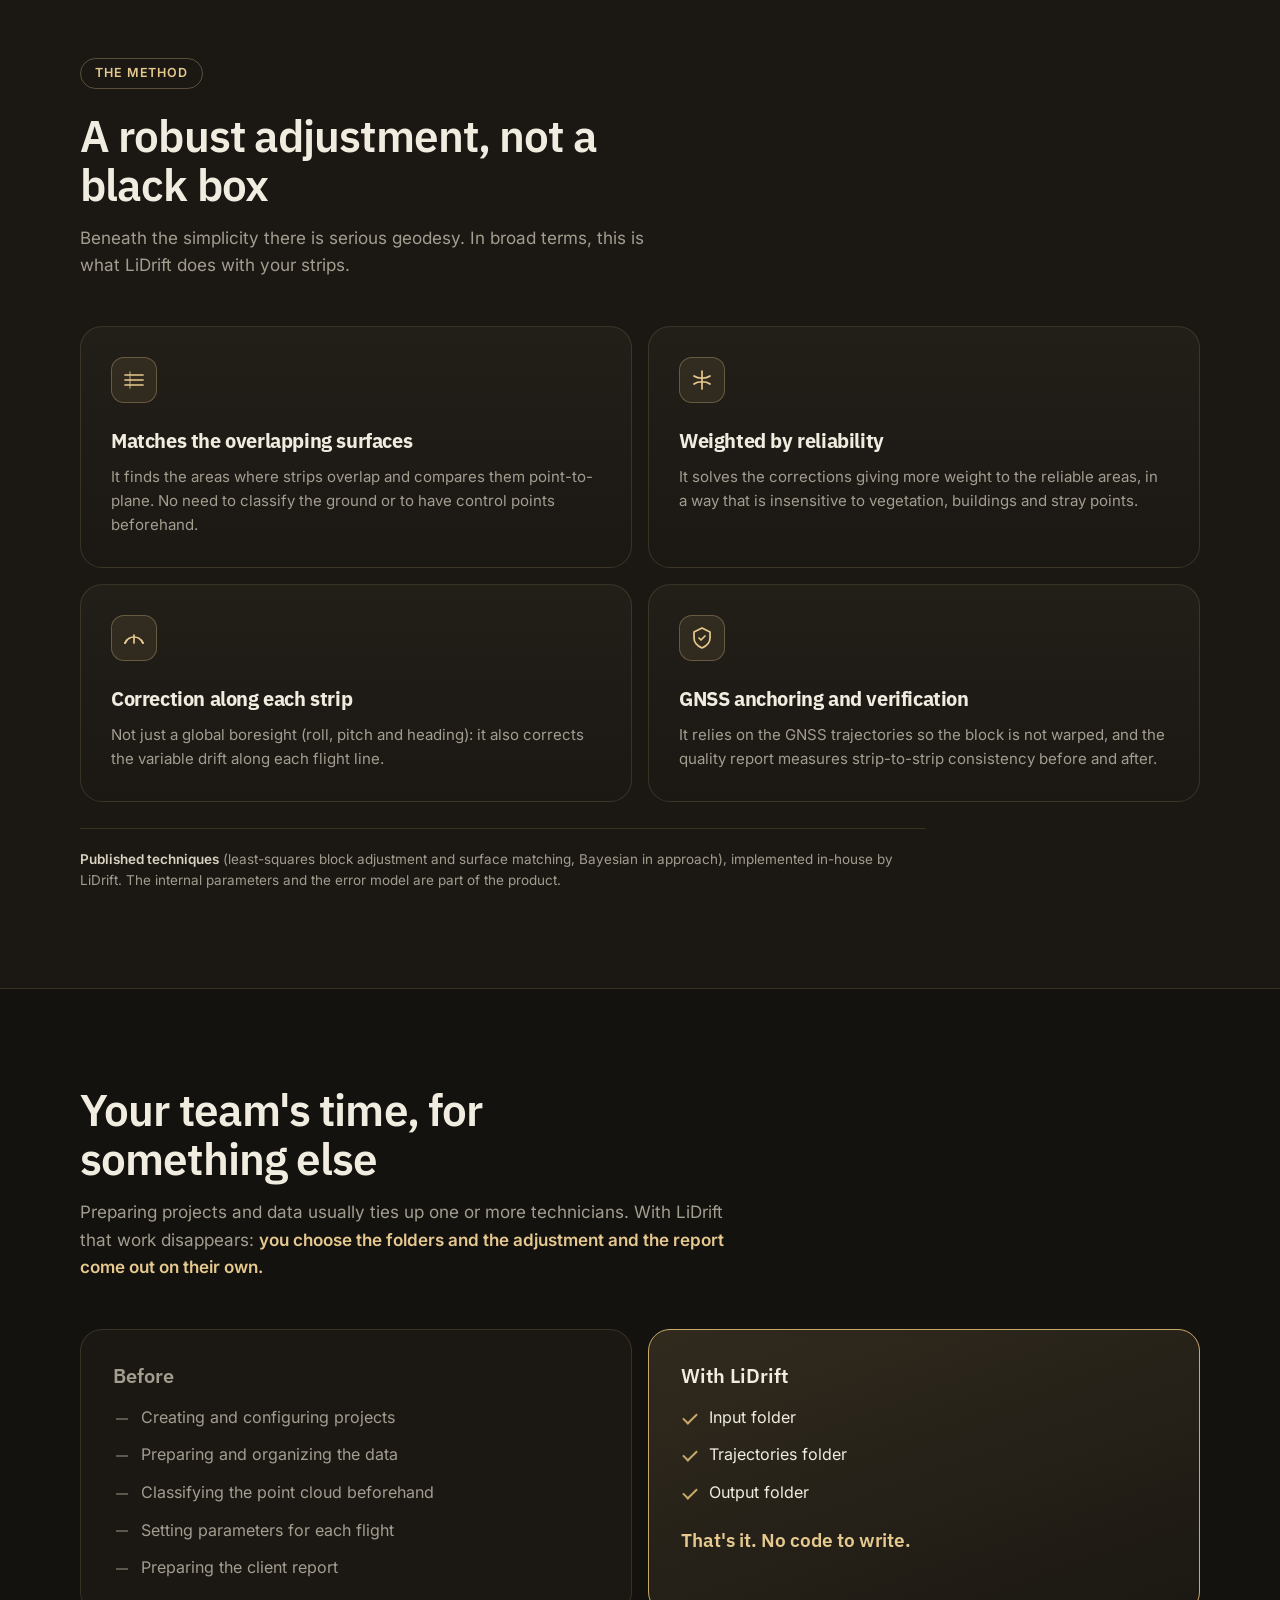
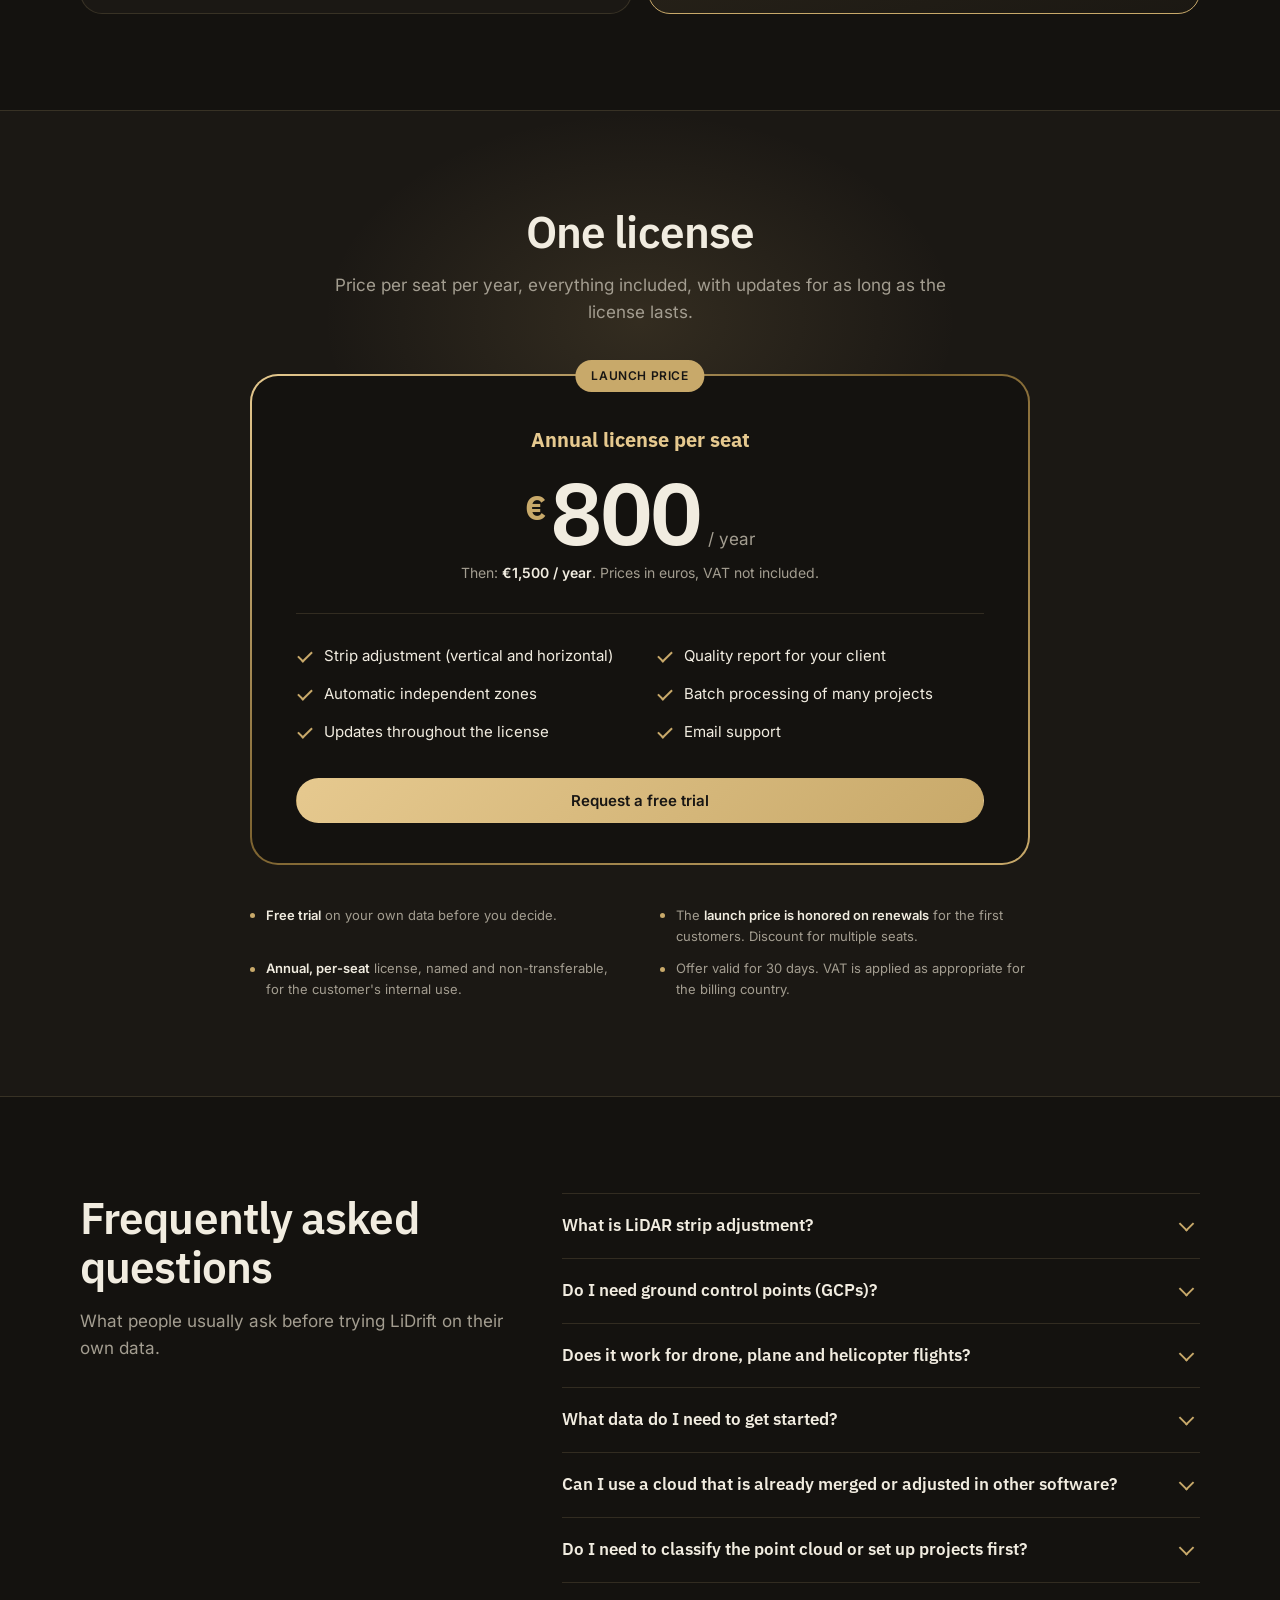
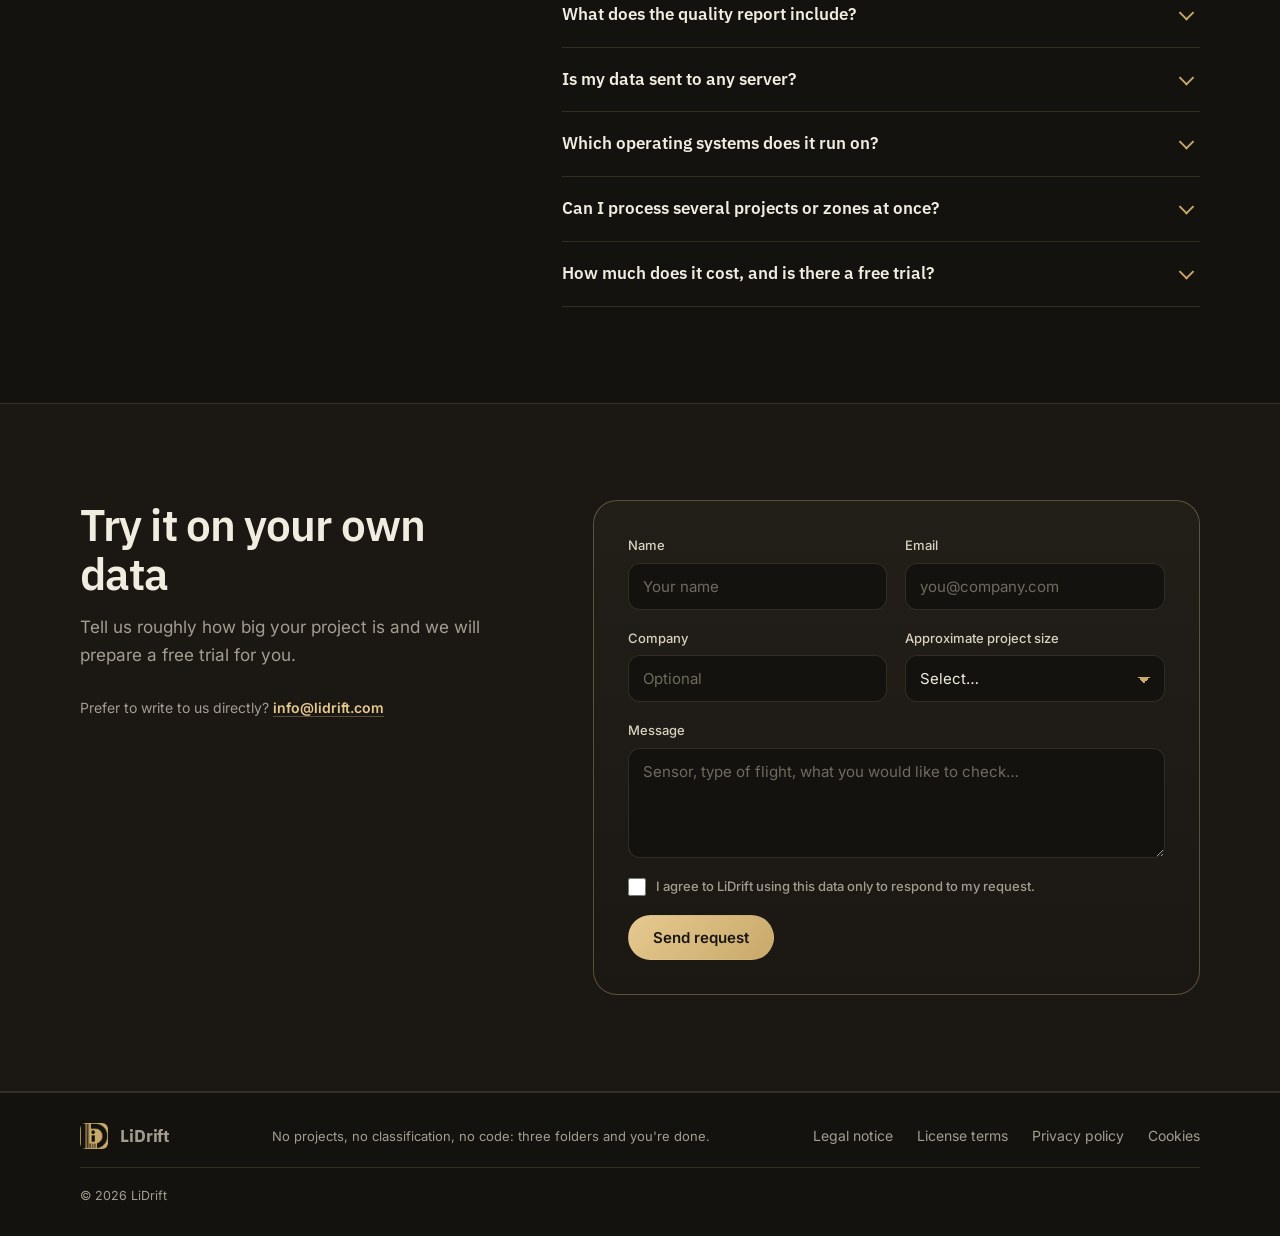
==== commit f156ec8f: "Add files via upload" ====
--- a/index.html
+++ b/index.html
@@ -539,7 +539,7 @@
           <button type="button" id="b0" aria-pressed="true">Unadjusted</button>
           <button type="button" id="b1" aria-pressed="false">Adjusted</button>
         </div>
-        <div class="readout"><b id="rms">2.0 m</b>strip-to-strip discrepancy</div>
+        <div class="readout"><b id="rms">43.1 cm</b>strip-to-strip discrepancy</div>
       </div>
       <canvas id="cv" role="img" aria-label="Profile with a tree, an arched roof and sloping ground in which four LiDAR strips are misaligned before adjustment and overlap after it"></canvas>
       <figcaption>
@@ -883,7 +883,7 @@
   }
   function fmt(m){
     if(m>=1)return m.toFixed(1).replace('.',DEC)+' m';
-    var c=m*100;return (c>=10?Math.round(c)+'':c.toFixed(1).replace('.',DEC))+' cm';
+    var c=m*100;return c.toFixed(1).replace('.',DEC)+' cm';
   }
   function size(){
     dpr=Math.min(window.devicePixelRatio||1,2);
@@ -912,7 +912,7 @@
     g.addColorStop(.95,'rgba(0,0,0,1)');g.addColorStop(1,'rgba(0,0,0,0)');
     ctx.globalCompositeOperation='destination-in';ctx.fillStyle=g;ctx.fillRect(0,0,W,H);
     ctx.globalCompositeOperation='source-over';
-    out.textContent=fmt(2*s);   /* 2 m of discrepancy before, 1.4 cm after */
+    out.textContent=fmt(0.431+(0.014-0.431)*t);   /* 43.1 cm of discrepancy before, 1.4 cm after */
   }
   function tick(now){
     var d=target-t;
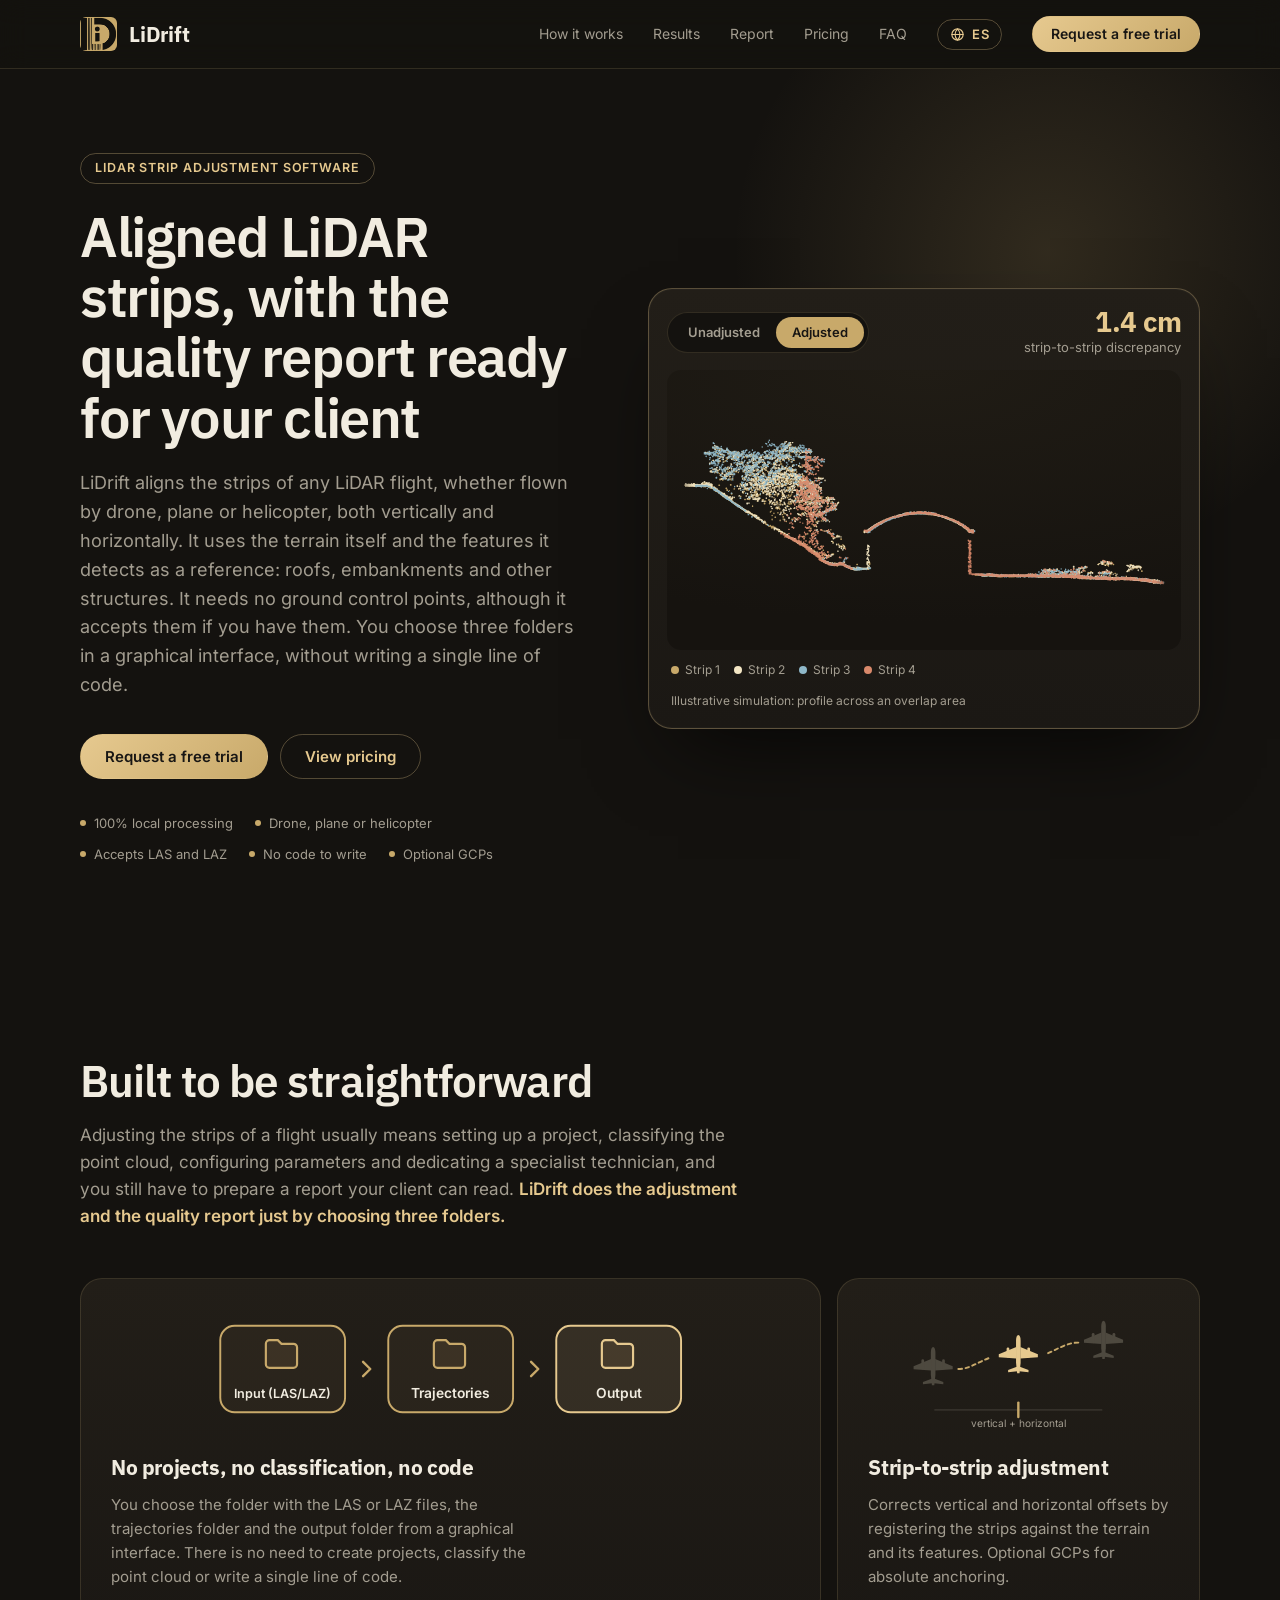
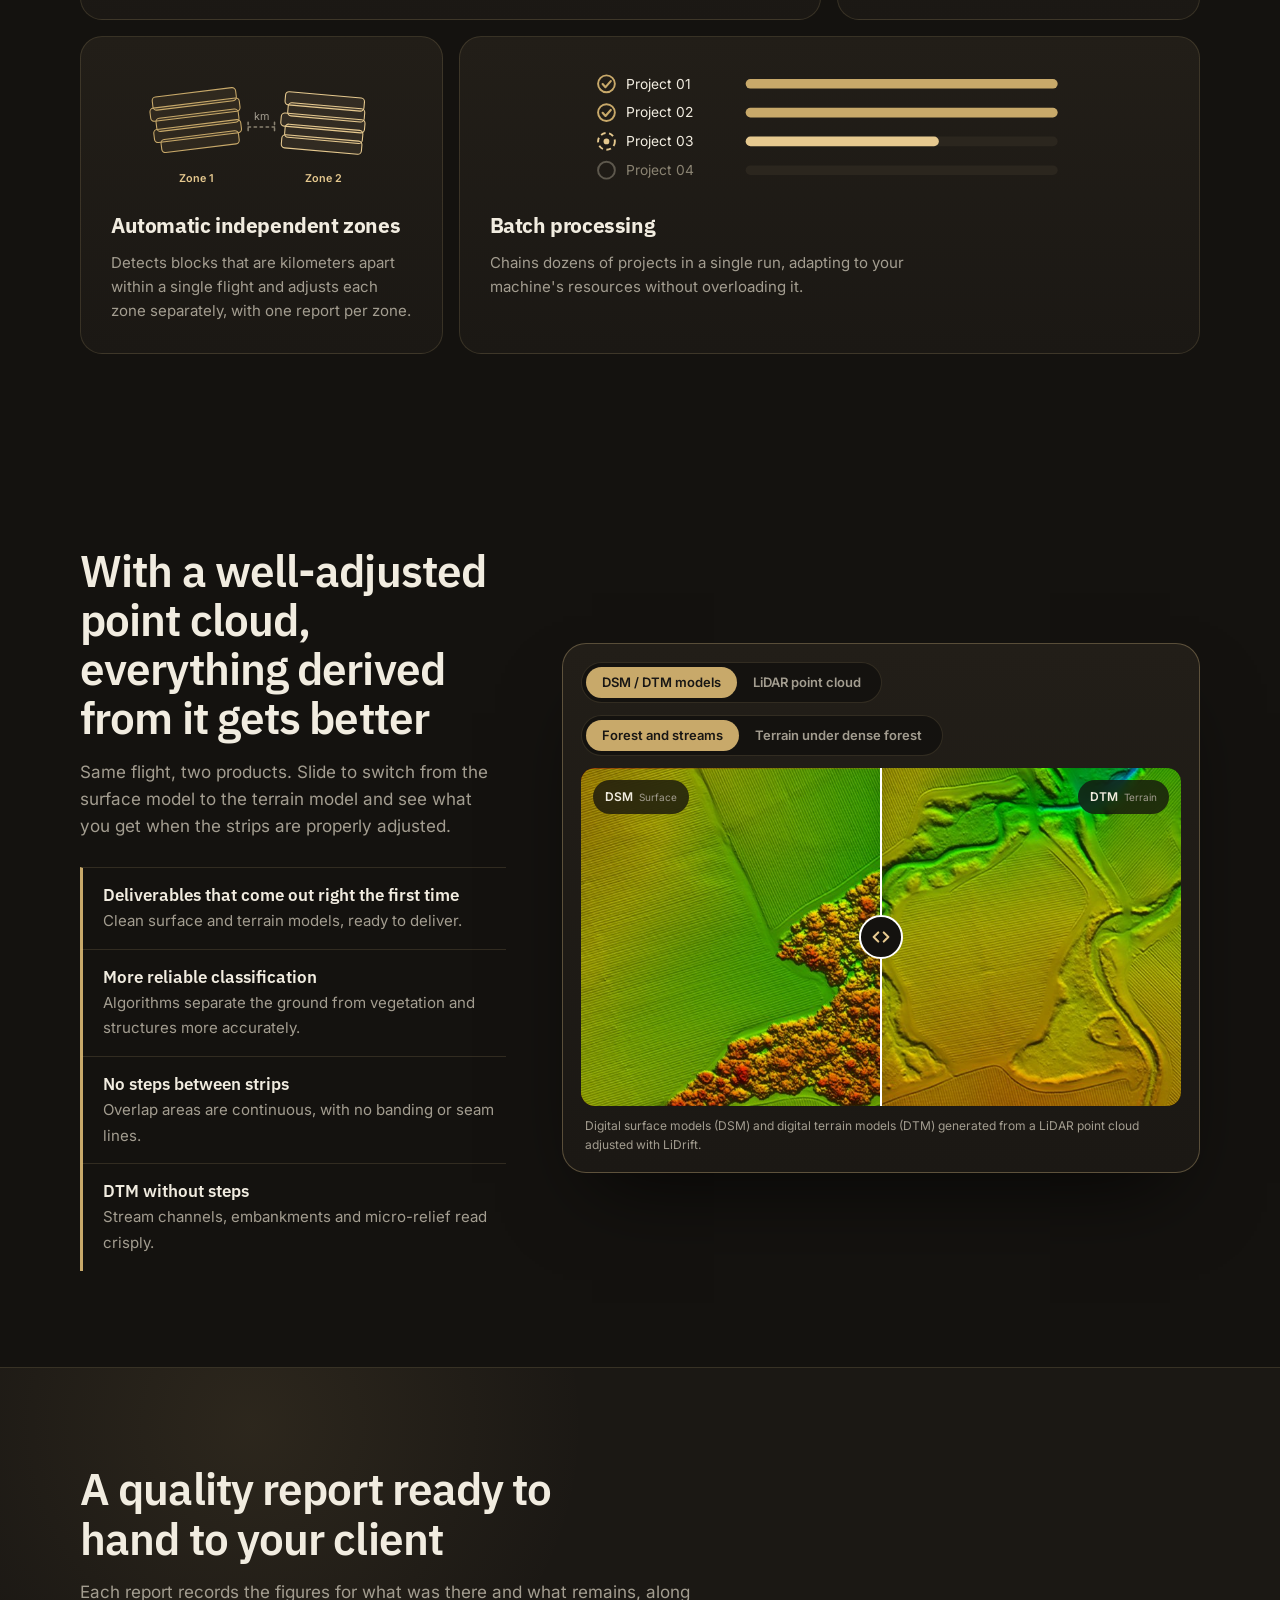
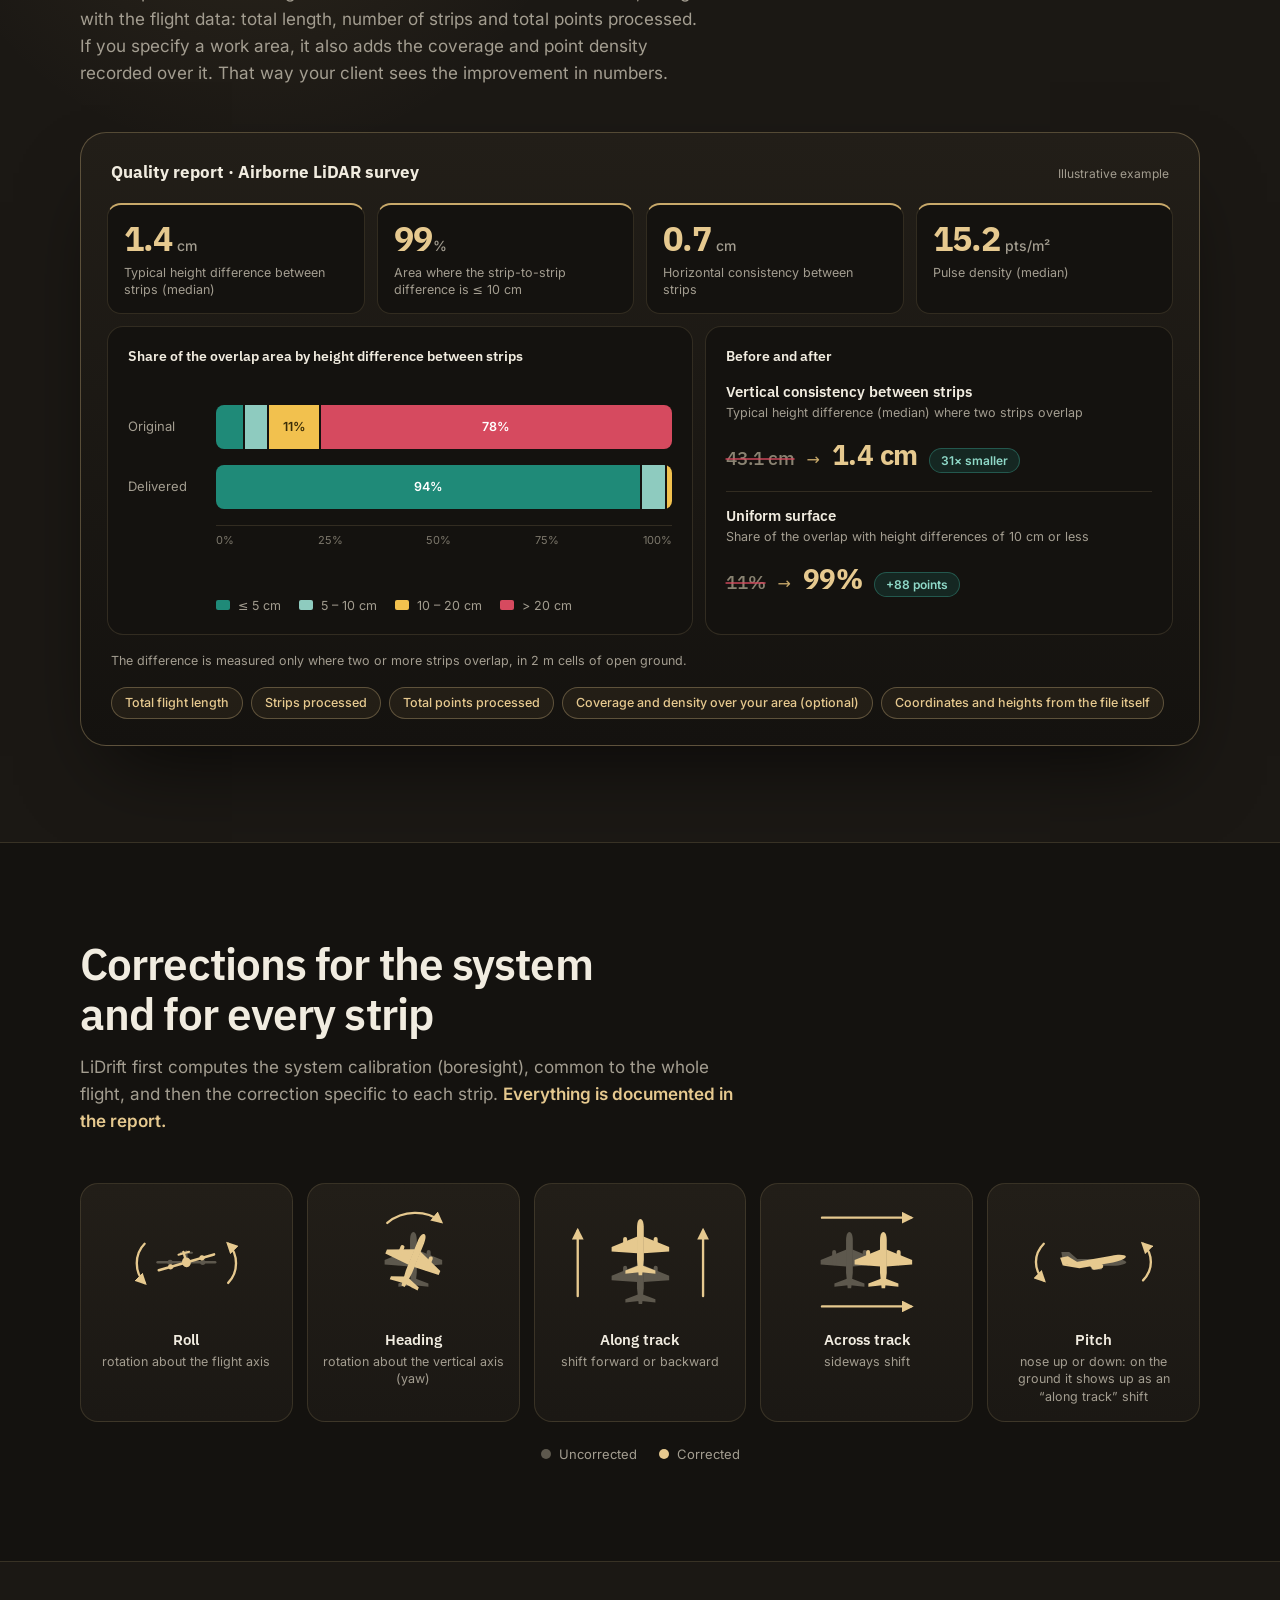
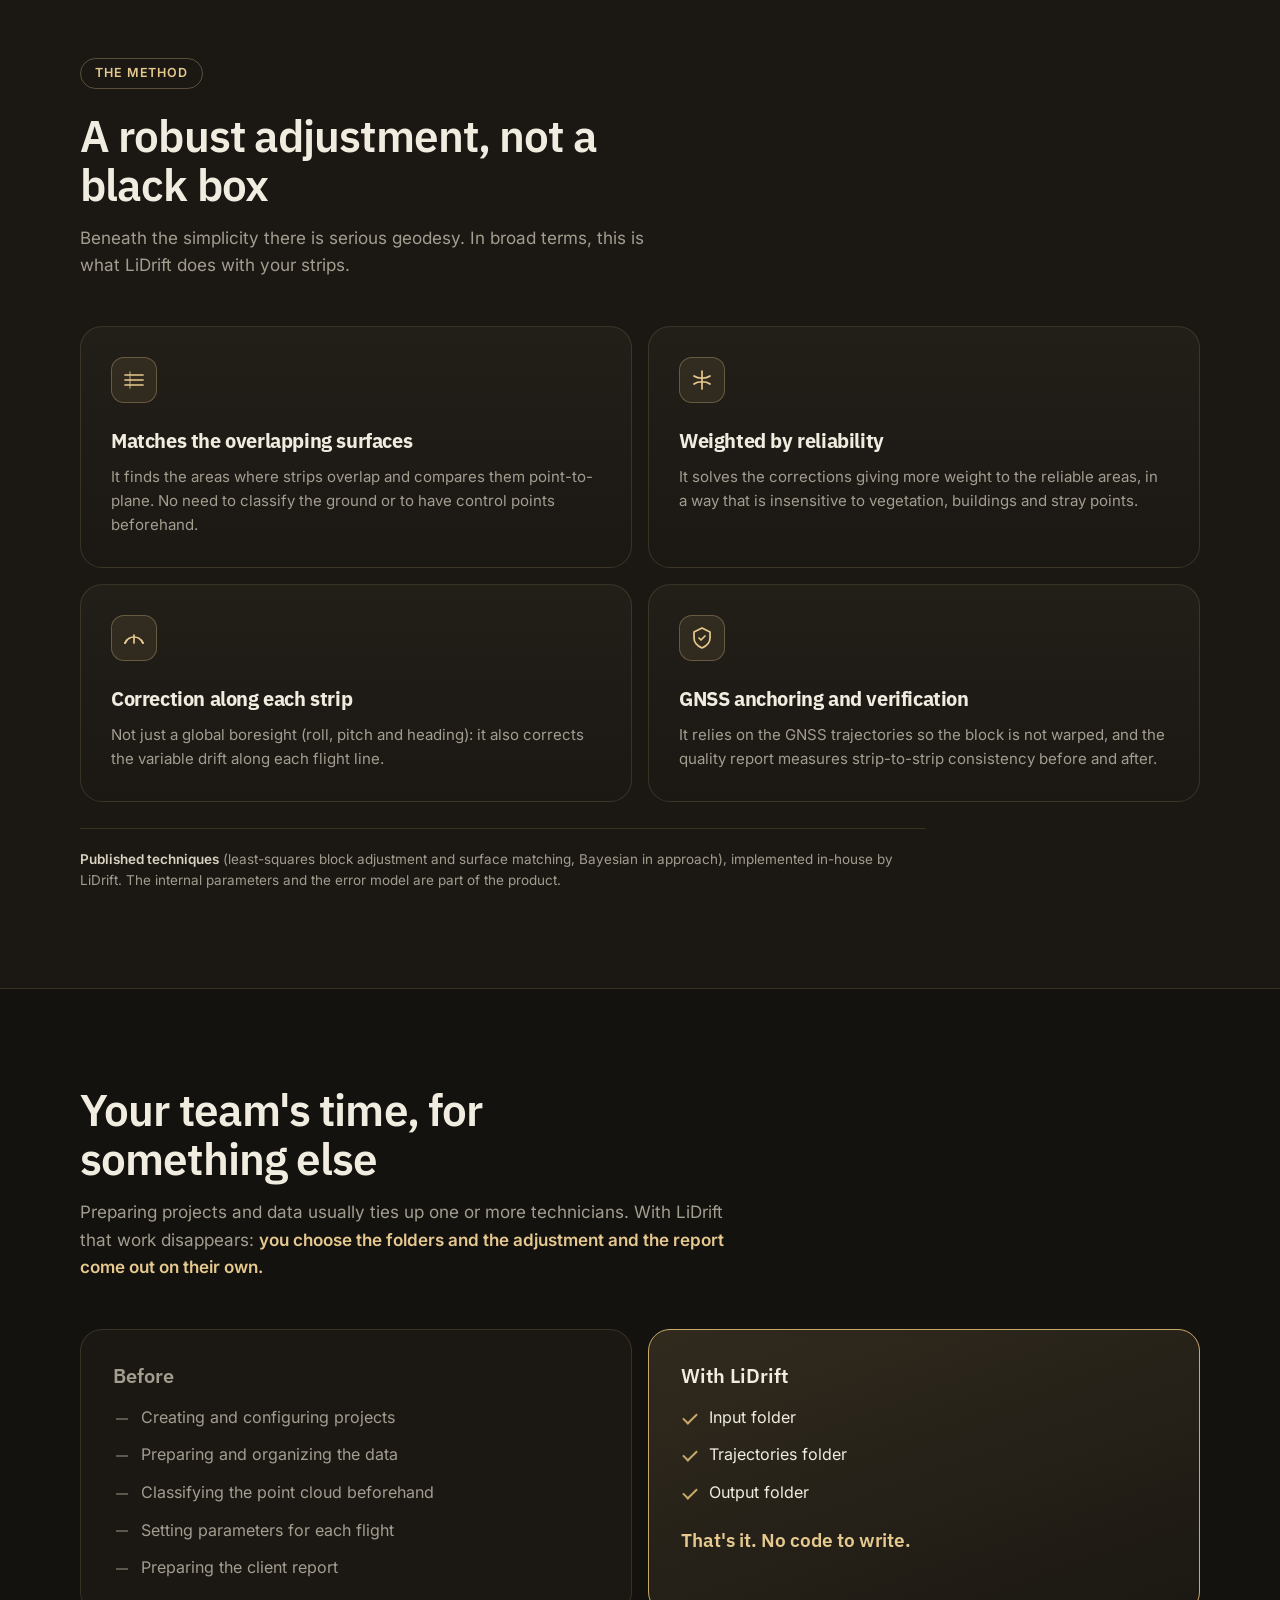
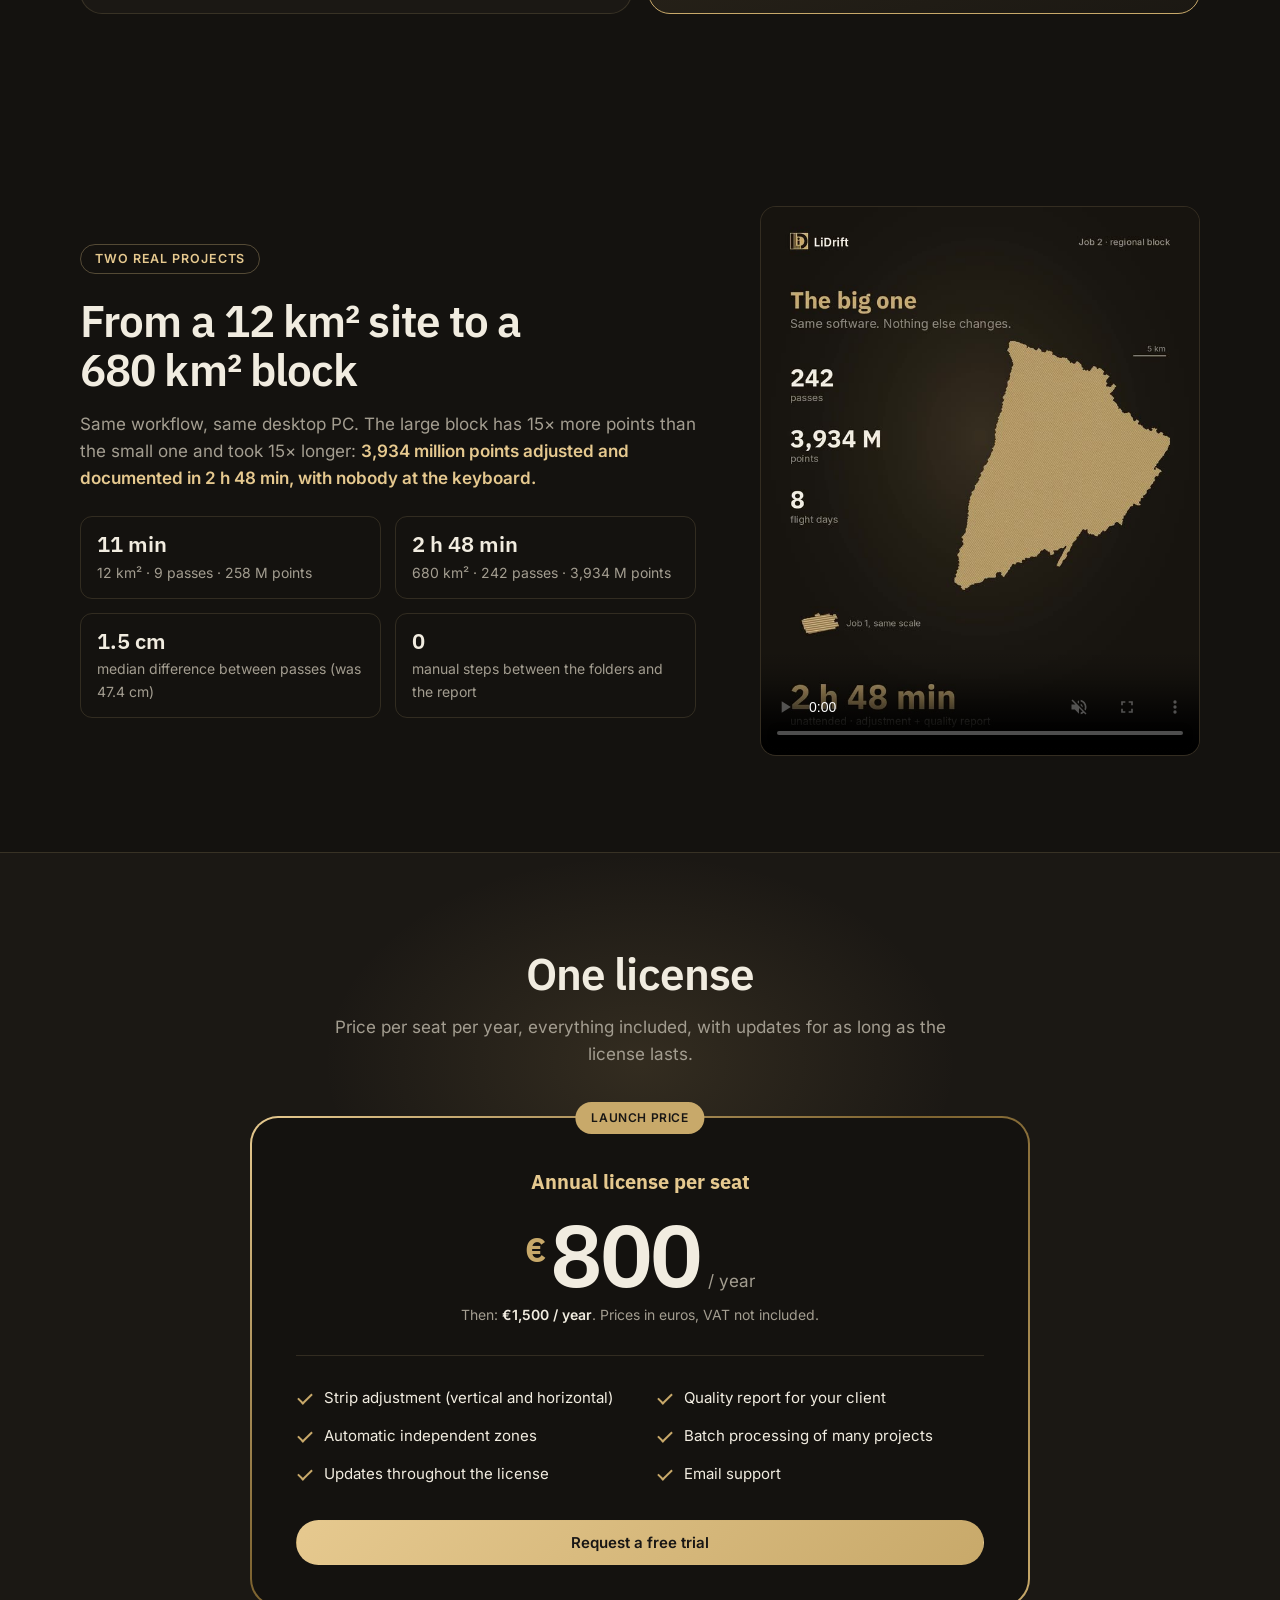
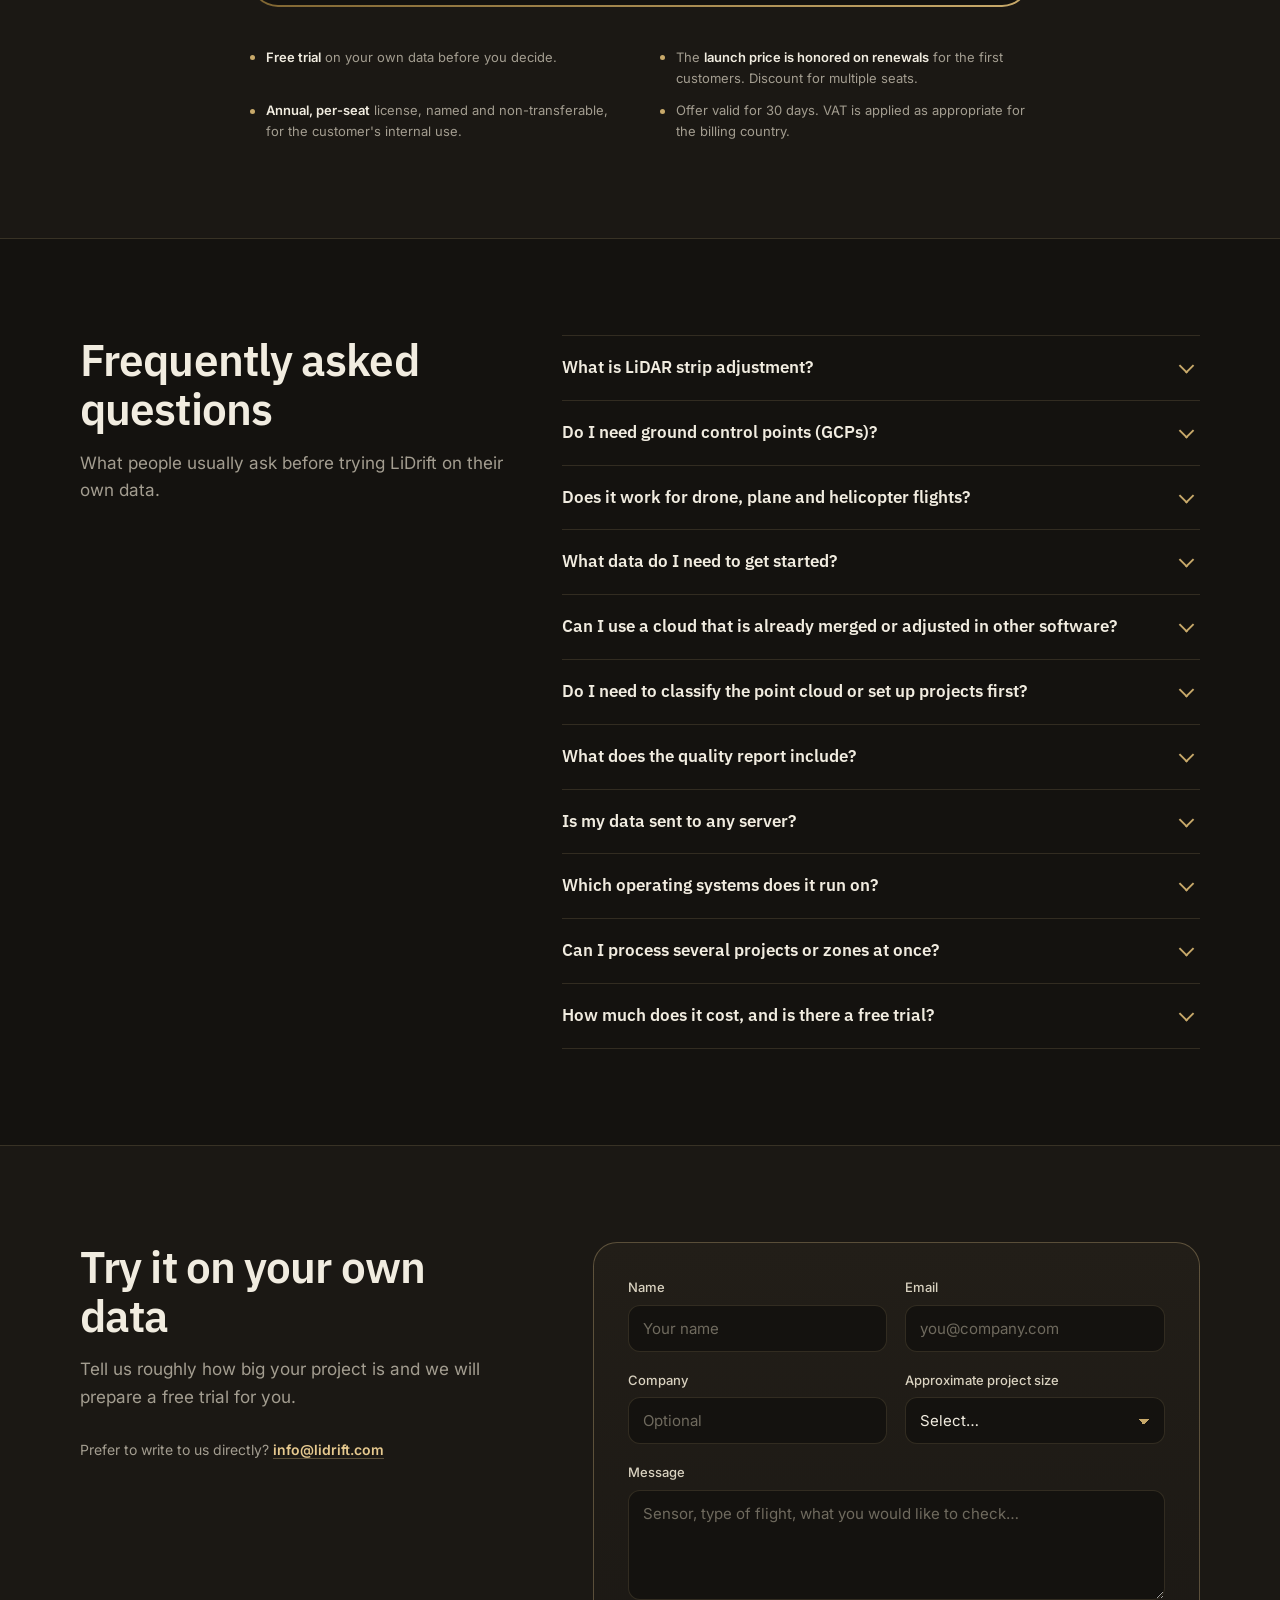
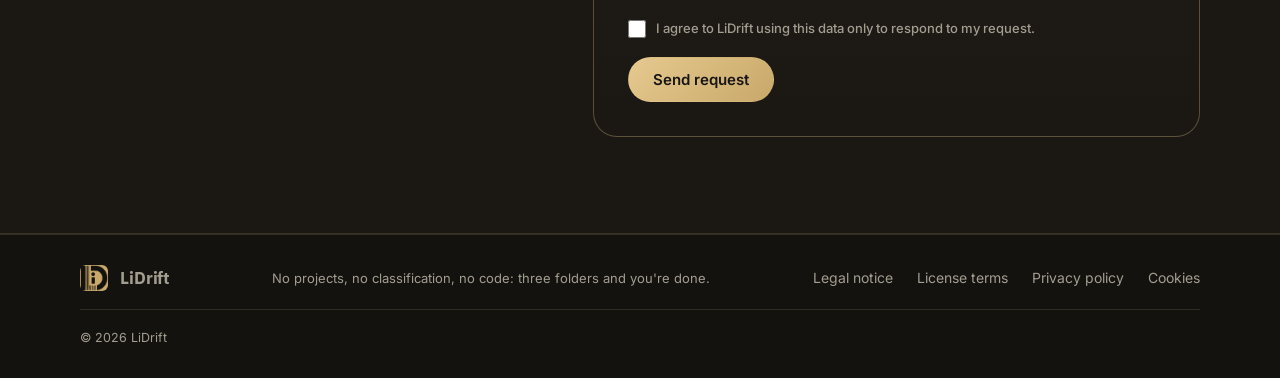
==== commit 75d1d4ae: "Add files via upload" ====
--- a/index.html
+++ b/index.html
@@ -492,6 +492,14 @@
   canvas{height:190px}
   .form{padding:24px 18px}
 }
+.scale .wrap{display:grid;grid-template-columns:1fr minmax(0,440px);gap:64px;align-items:center}
+.scale .intro{margin-bottom:24px}
+.scale .facts{list-style:none;padding:0;margin:0;display:grid;grid-template-columns:1fr 1fr;gap:14px}
+.scale .facts li{border:1px solid var(--line);border-radius:12px;padding:14px 16px;color:var(--muted);font-size:14px}
+.scale .facts b{display:block;font:600 22px/1.2 var(--display);color:var(--text);margin-bottom:4px}
+.vframe{position:relative;aspect-ratio:4/5;border-radius:16px;overflow:hidden;background:#16130f;border:1px solid var(--line)}
+.vframe video{display:block;width:100%;height:100%;object-fit:cover}
+@media (max-width:900px){.scale .wrap{grid-template-columns:1fr;gap:36px}.vframe{max-width:440px;width:100%;margin-inline:auto}}
 @media (prefers-reduced-motion:reduce){html{scroll-behavior:auto}*{transition:none!important}}
 </style>
 </head>
@@ -751,6 +759,22 @@
         <ul><li>Input folder</li><li>Trajectories folder</li><li>Output folder</li></ul>
         <p>That's it. No code to write.</p>
       </div>
+    </div>
+  </div>
+</section>
+
+<section class="scale" id="scale">
+  <div class="wrap">
+    <div>
+      <span class="eyebrow">Two real projects</span>
+      <h2>From a 12&nbsp;km² site to a 680&nbsp;km² block</h2>
+      <p class="intro">Same workflow, same desktop PC. The large block has 15× more points than the small one and took 15× longer: <strong>3,934 million points adjusted and documented in 2&nbsp;h&nbsp;48&nbsp;min, with nobody at the keyboard.</strong></p>
+      <ul class="facts"><li><b>11 min</b>12 km² · 9 passes · 258 M points</li><li><b>2 h 48 min</b>680 km² · 242 passes · 3,934 M points</li><li><b>1.5 cm</b>median difference between passes (was 47.4 cm)</li><li><b>0</b>manual steps between the folders and the report</li></ul>
+    </div>
+    <div class="vframe">
+      <video id="scale-video" muted loop playsinline preload="none" width="720" height="900"
+        poster="video/lidrift-scale-poster.jpg" data-src="video/lidrift-scale.mp4"
+        aria-label="Video: a small site and a regional block processed with LiDrift"></video>
     </div>
   </div>
 </section>
@@ -1012,5 +1036,17 @@
   });
 })();
 </script>
+<script>
+(function(){
+  var v=document.getElementById('scale-video');if(!v)return;
+  var reduce=window.matchMedia('(prefers-reduced-motion: reduce)').matches;
+  function load(){if(!v.src){v.src=v.getAttribute('data-src');}}
+  if(reduce||!('IntersectionObserver' in window)){v.controls=true;v.preload='none';v.setAttribute('src',v.getAttribute('data-src'));return;}
+  new IntersectionObserver(function(en){en.forEach(function(e){
+    if(e.isIntersecting){load();var p=v.play();if(p&&p.catch)p.catch(function(){v.controls=true;});}
+    else{v.pause();}
+  });},{rootMargin:'200px 0px',threshold:.25}).observe(v);
+})();
+</script>
 </body>
 </html>
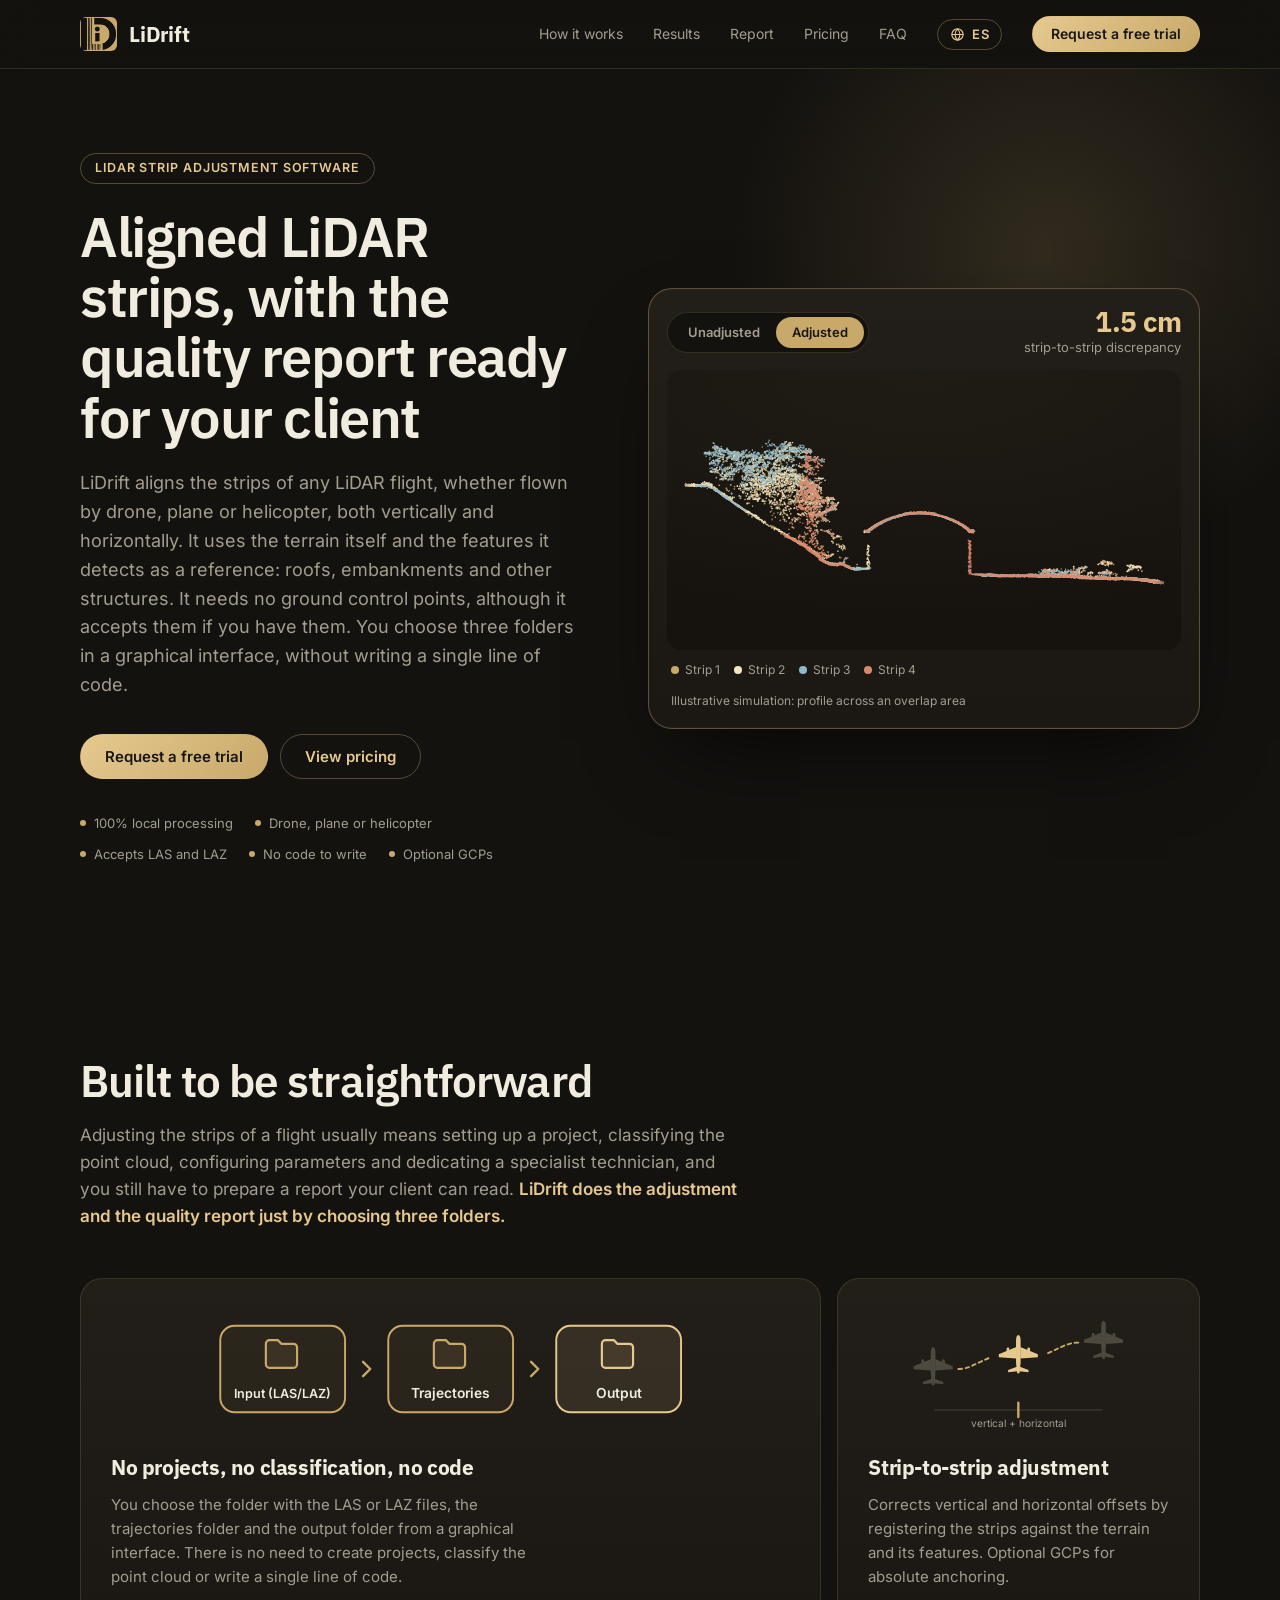
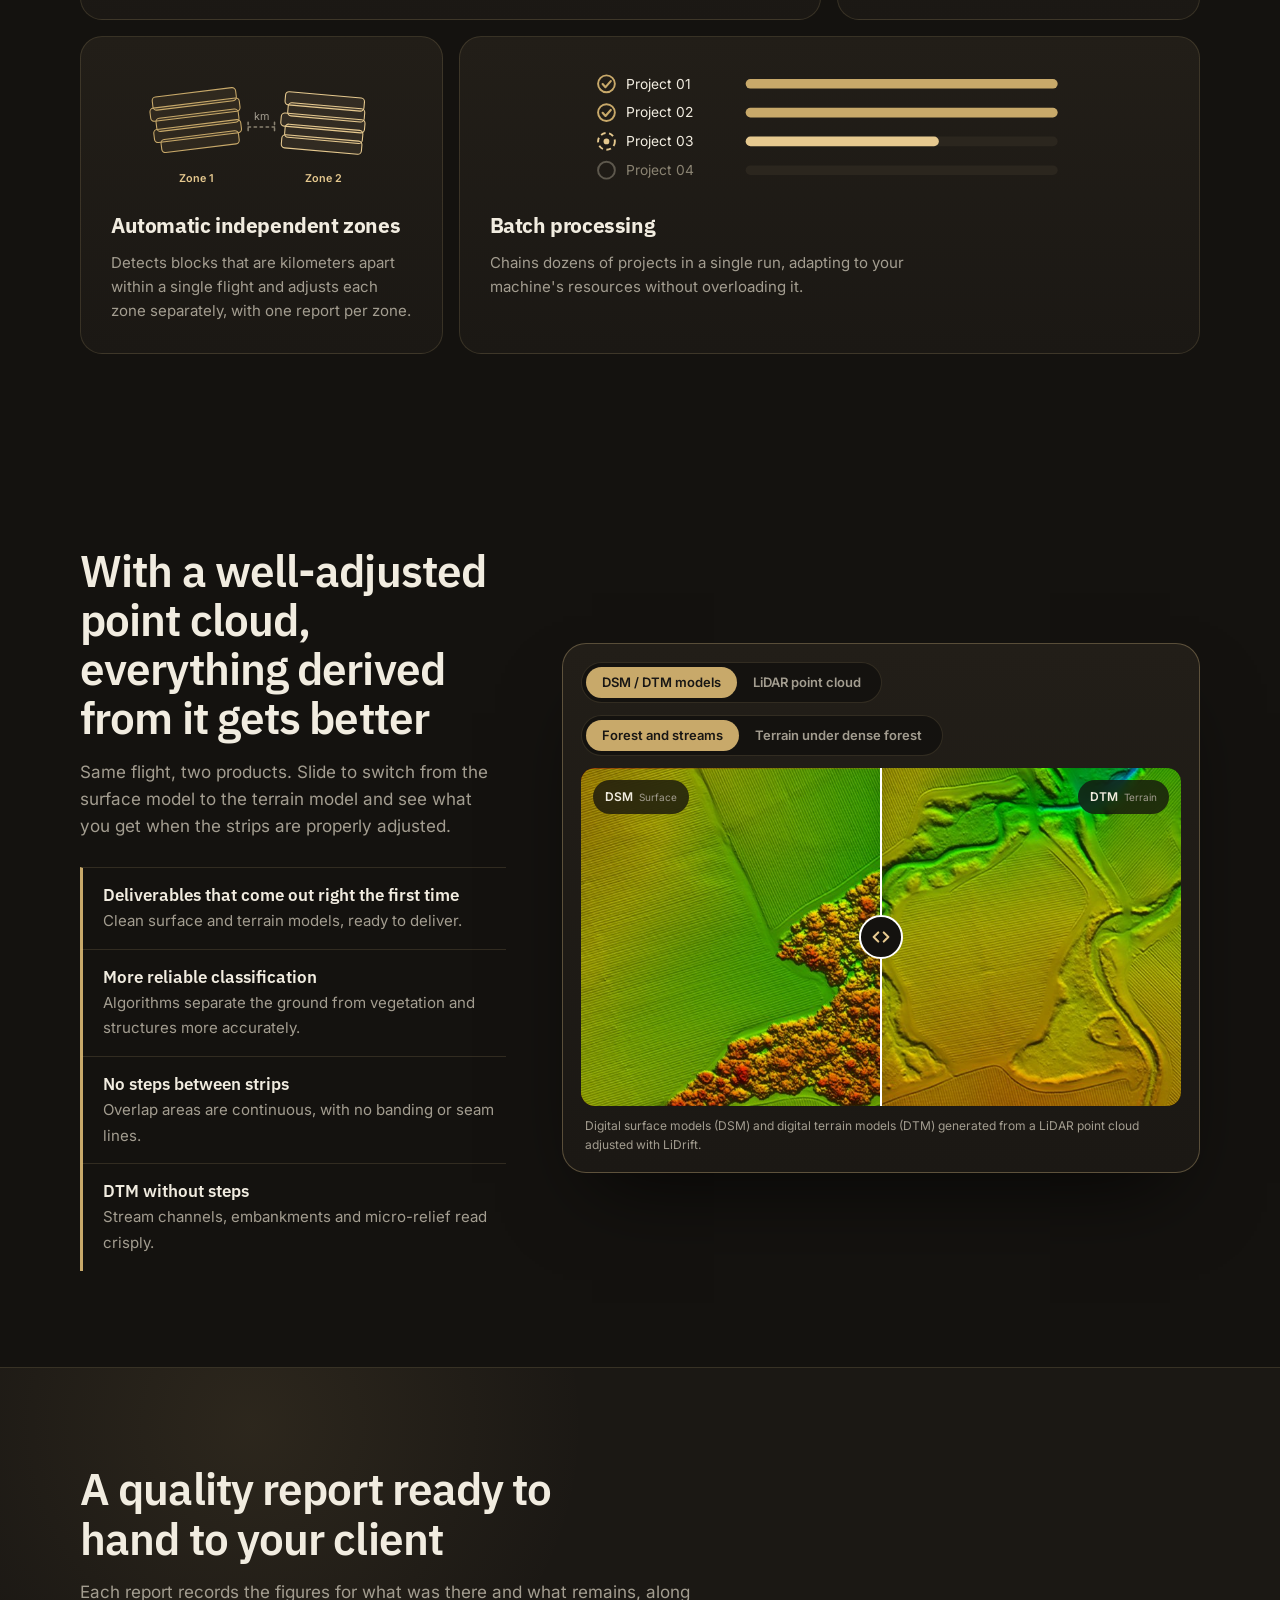
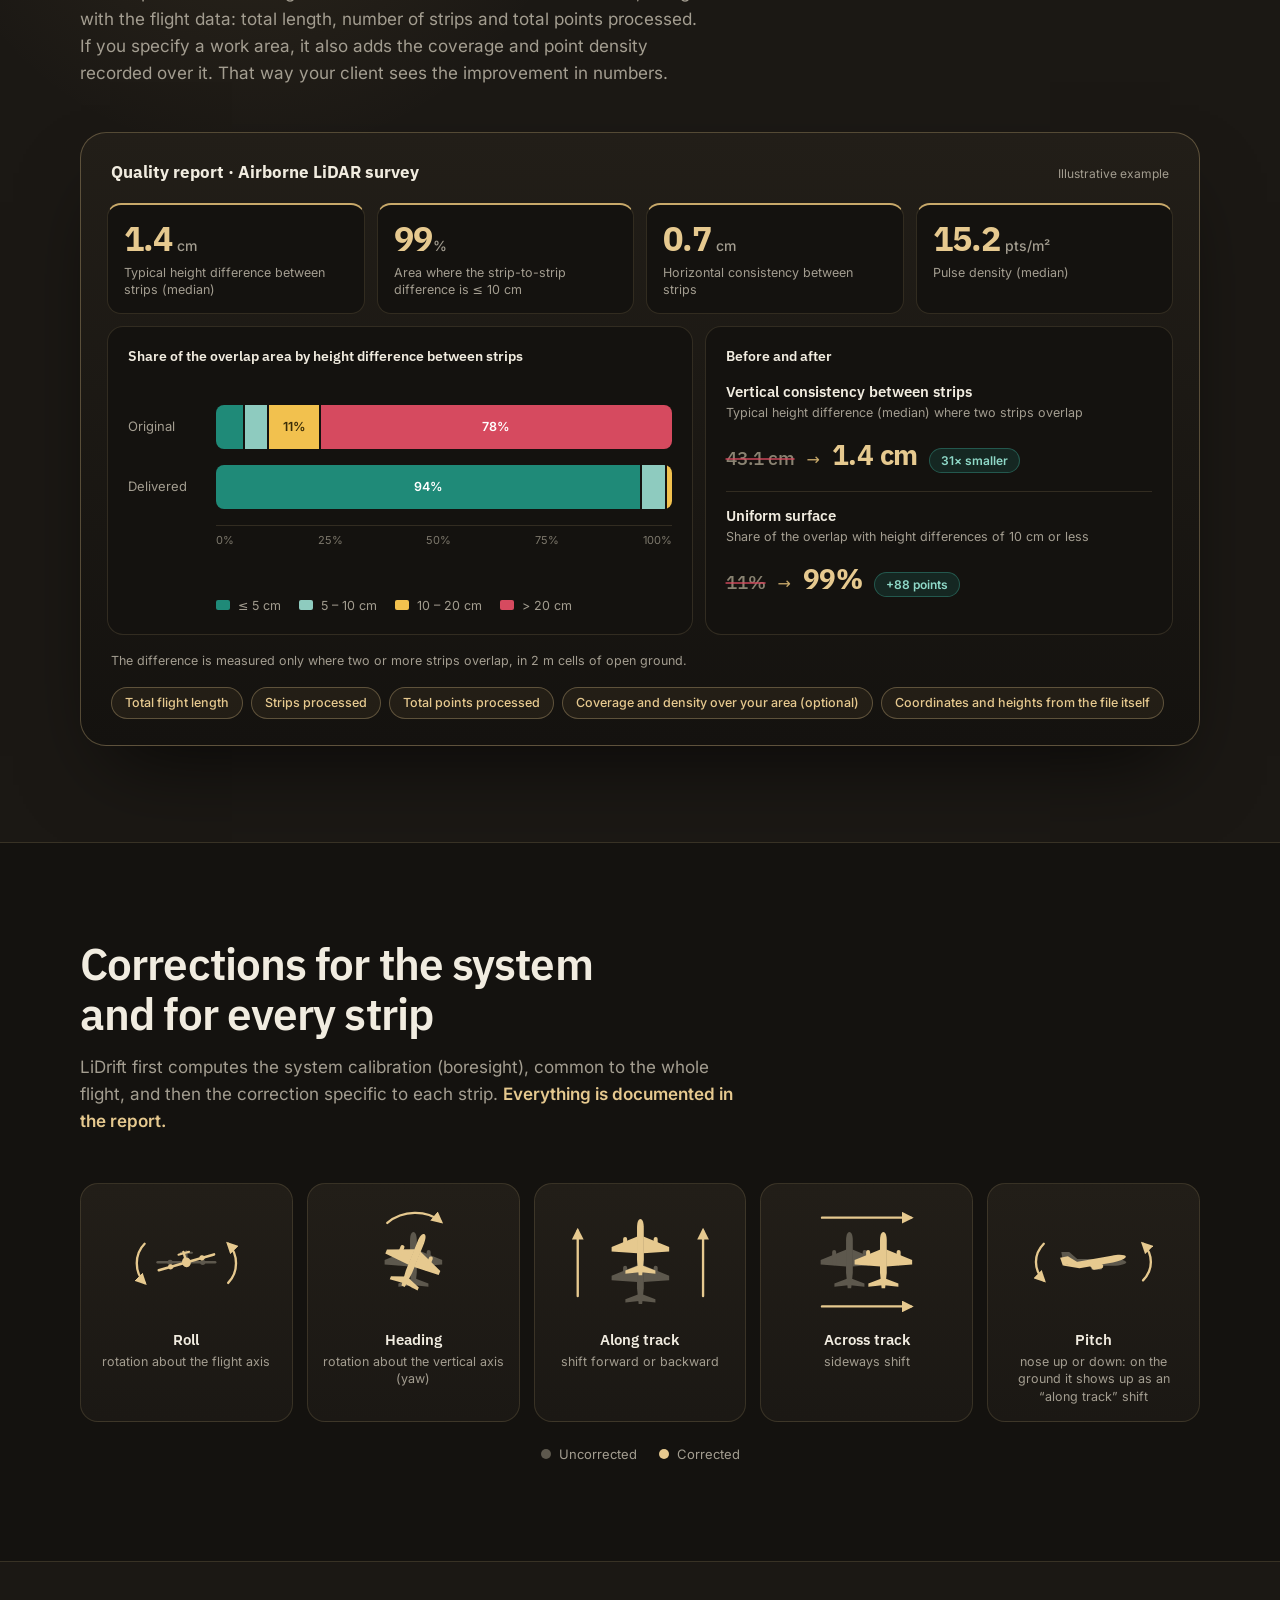
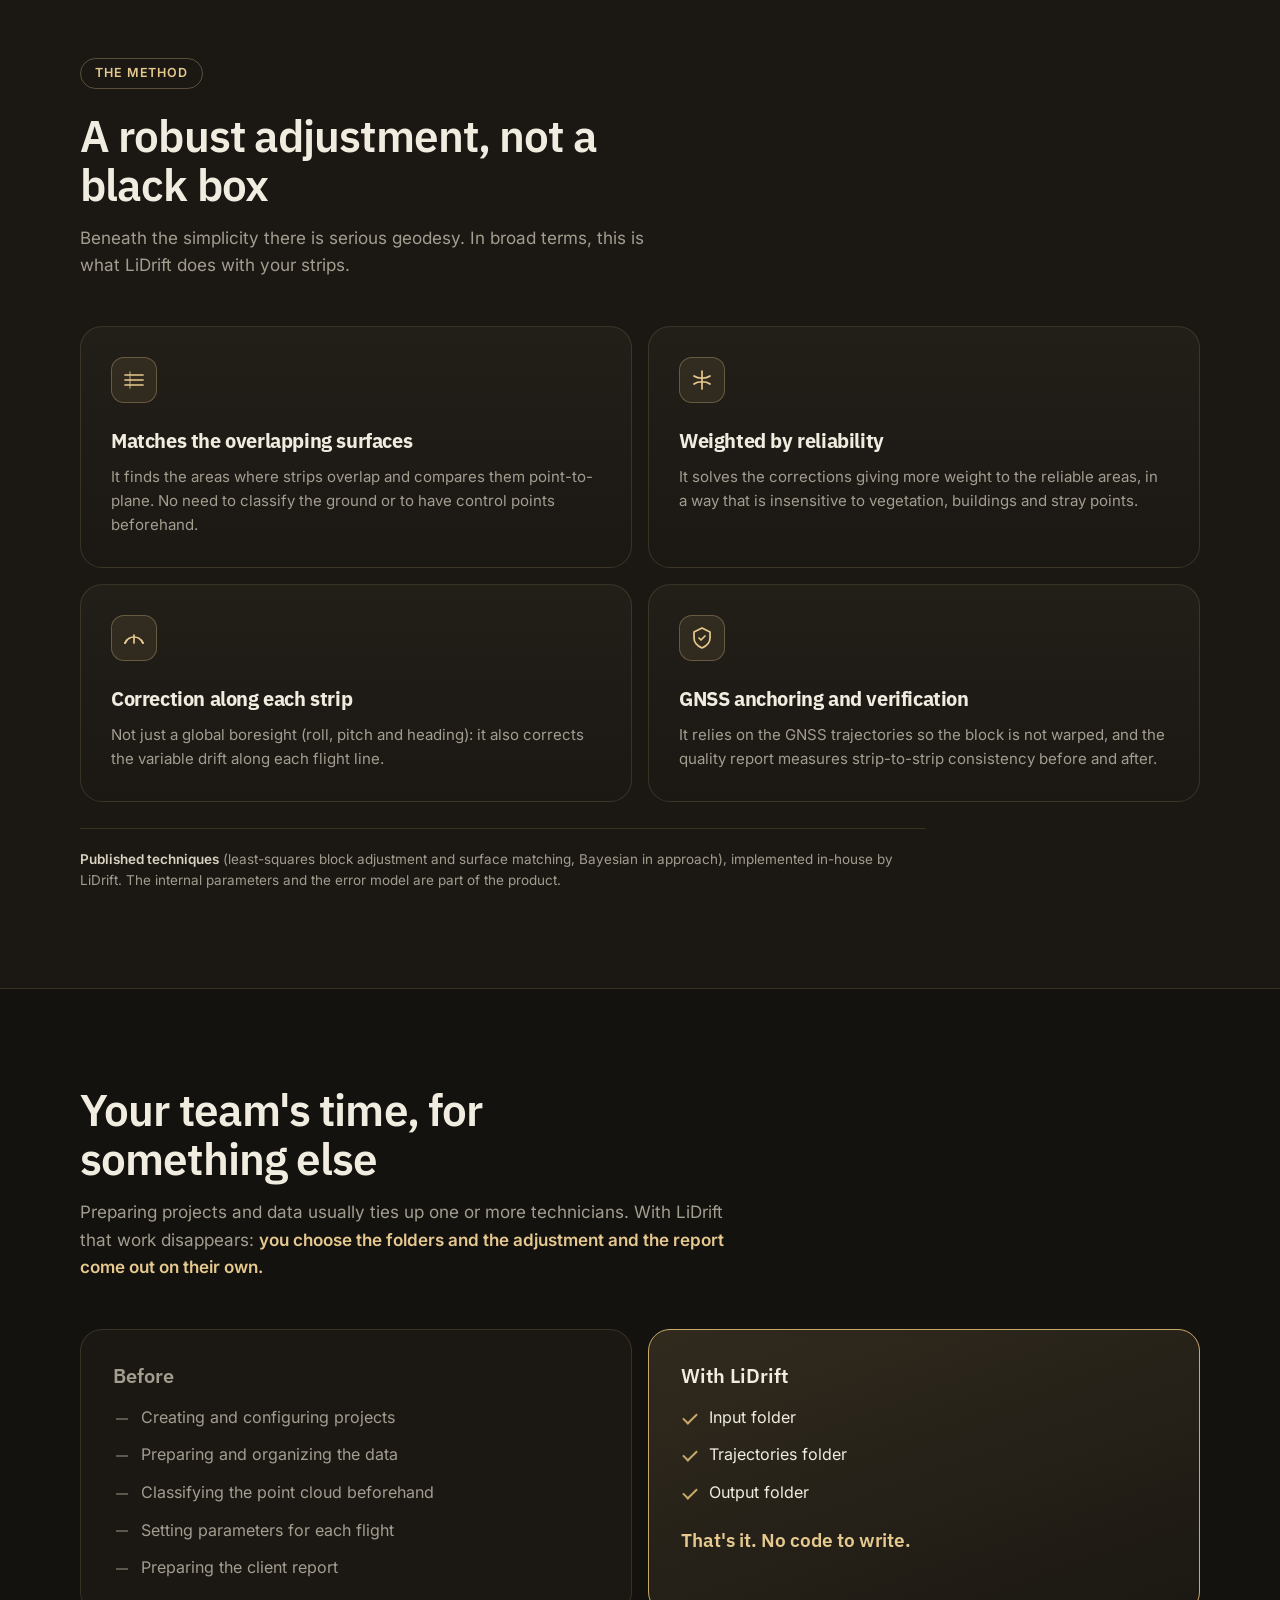
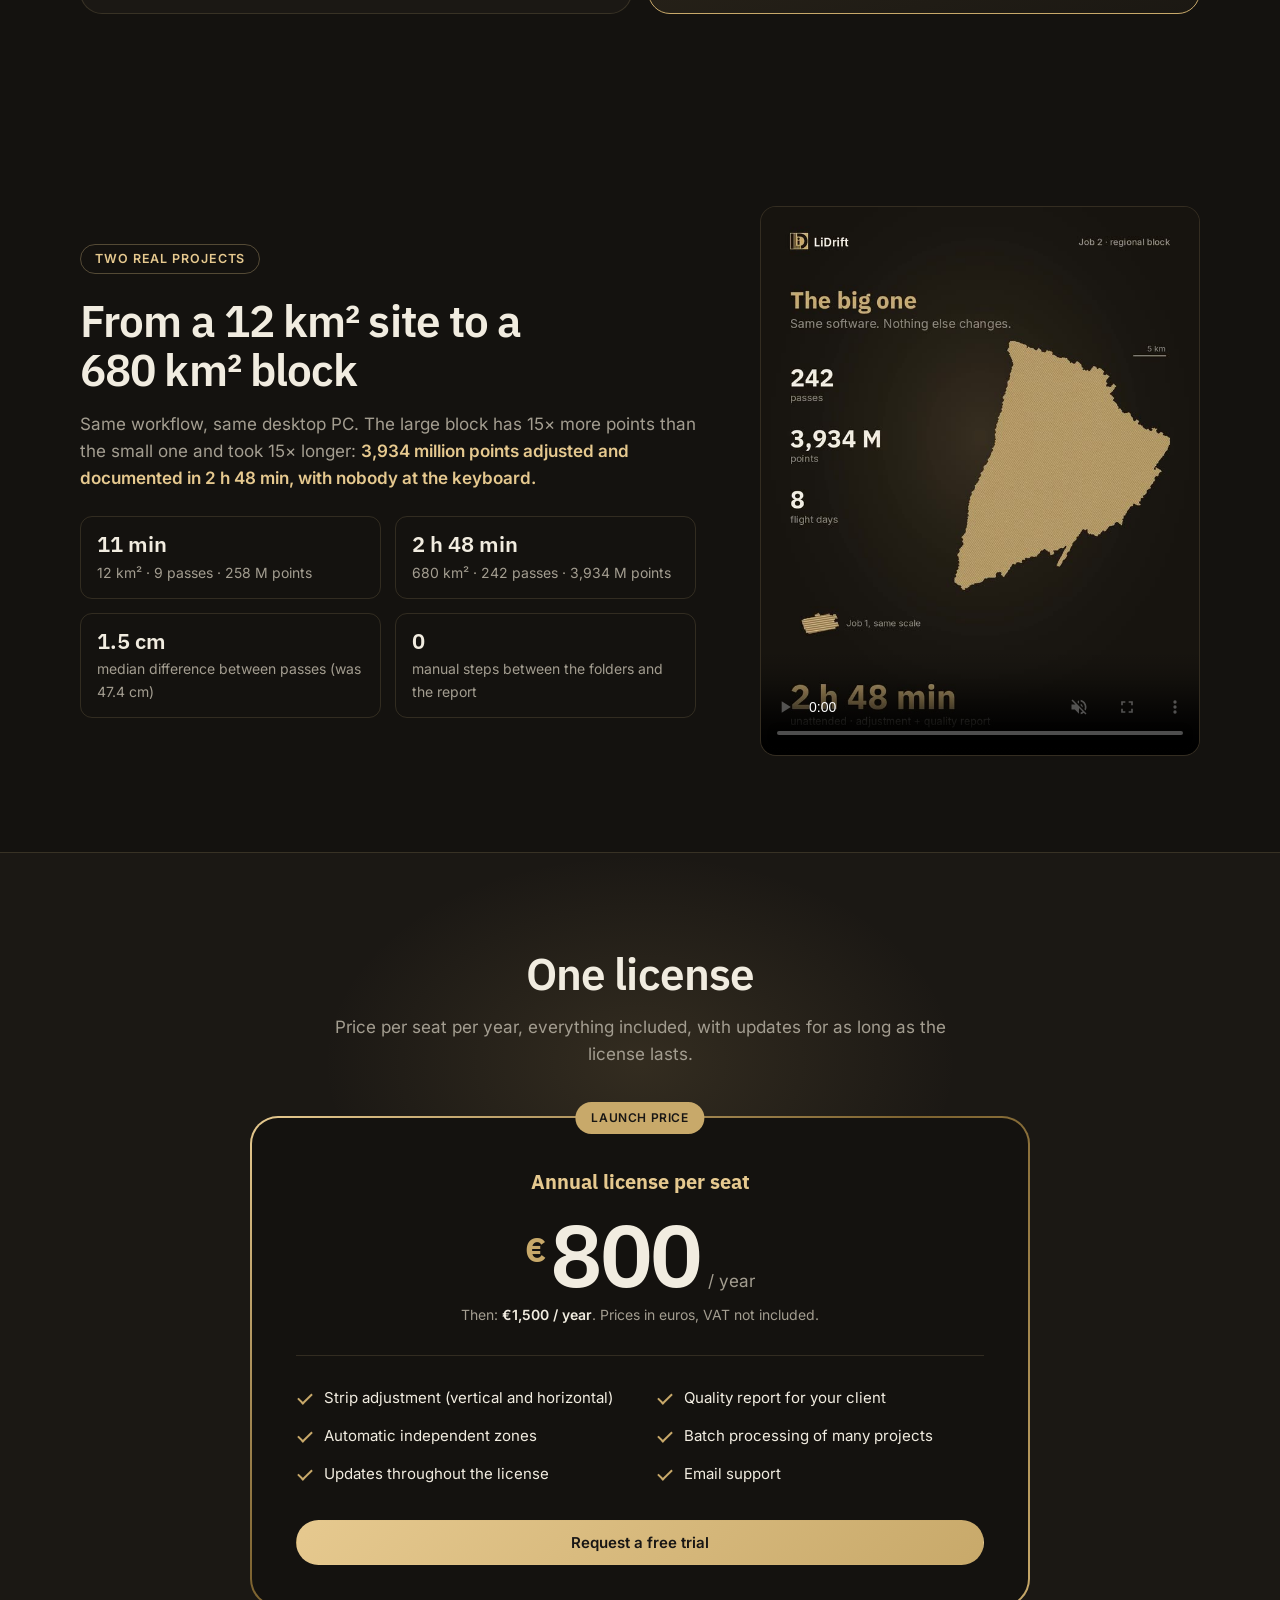
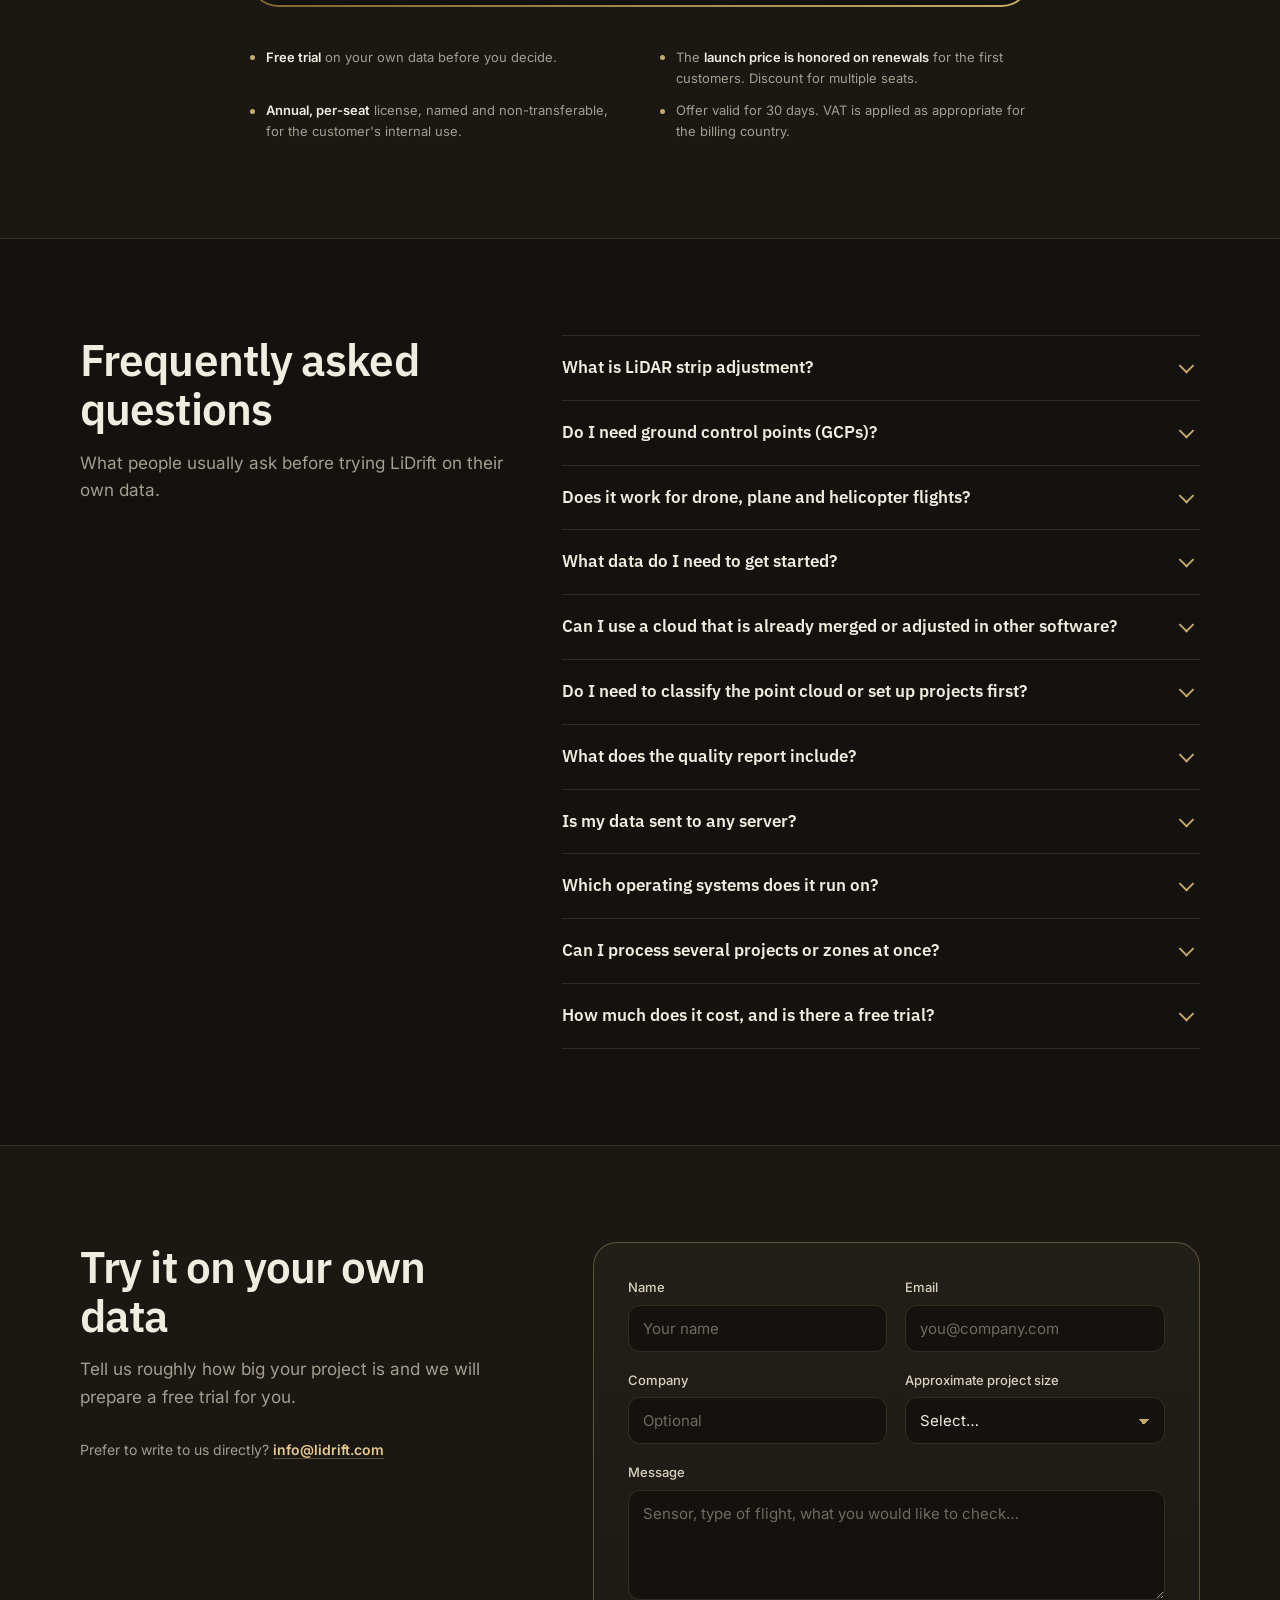
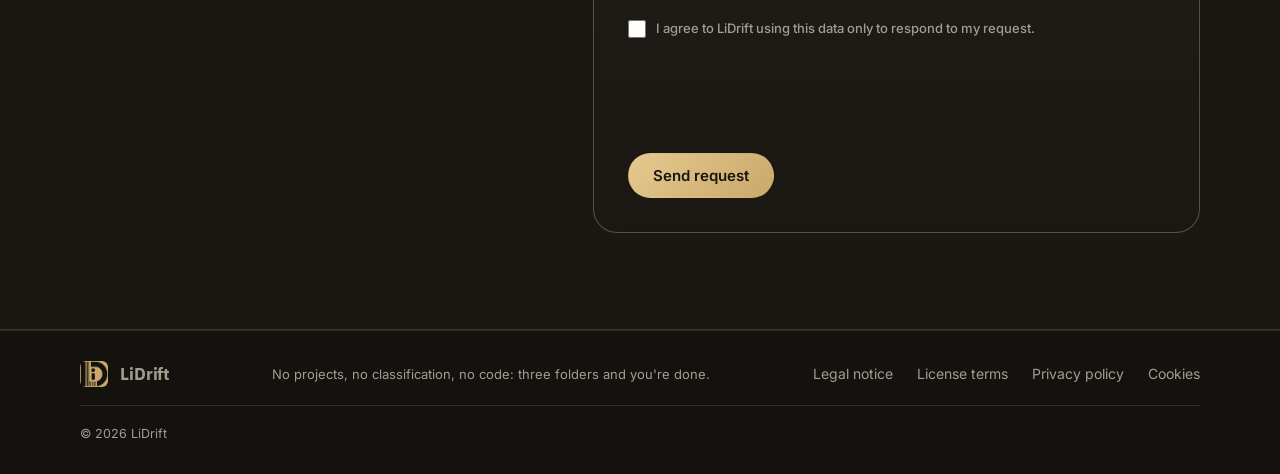
==== commit 942f8a7c: "Add files via upload" ====
--- a/index.html
+++ b/index.html
@@ -26,8 +26,8 @@
 <meta name="twitter:title" content="LiDrift – LiDAR strip adjustment and quality report">
 <meta name="twitter:description" content="Automatic strip-to-strip adjustment and a client-ready quality report. Local processing, annual per-seat license and free trial.">
 <meta name="twitter:image" content="https://lidrift.com/img/og-lidrift-en.png">
-<link rel="icon" type="image/png" href="logo.png">
-<link rel="apple-touch-icon" href="logo.png">
+<link rel="icon" type="image/png" href="icon.png">
+<link rel="apple-touch-icon" href="icon.png">
 <link rel="preload" href="fonts/inter-latin-400-normal.woff2" as="font" type="font/woff2" crossorigin>
 <link rel="preload" href="fonts/ibm-plex-sans-latin-600-normal.woff2" as="font" type="font/woff2" crossorigin>
 <style>
@@ -456,6 +456,7 @@
 input::placeholder,textarea::placeholder{color:#6f6a5e}
 input:focus,select:focus,textarea:focus{outline:none;border-color:var(--gold);box-shadow:0 0 0 3px rgba(200,169,106,.18)}
 .hp{position:absolute;left:-9999px;width:1px;height:1px;opacity:0}
+.h-captcha{grid-column:1/-1;min-height:78px}
 .consent{grid-column:1/-1;display:flex;gap:10px;align-items:flex-start;font-size:13px;color:var(--muted)}
 .consent input{width:18px;height:18px;margin-top:2px;flex:none;padding:0;accent-color:var(--gold);appearance:auto;-webkit-appearance:checkbox}
 .submit{grid-column:1/-1;display:flex;align-items:center;gap:16px;flex-wrap:wrap}
@@ -860,6 +861,7 @@
       </div>
       <div class="field full"><label for="f-msg">Message</label><textarea id="f-msg" name="mensaje" placeholder="Sensor, type of flight, what you would like to check…"></textarea></div>
       <label class="consent"><input type="checkbox" id="f-ok" required>I agree to LiDrift using this data only to respond to my request.</label>
+      <div class="h-captcha" data-captcha="true" data-theme="dark"></div>
       <div class="submit">
         <button class="btn solid" type="submit" id="send">Send request</button>
         <span class="status" id="status" role="status" aria-live="polite"></span>
@@ -1019,6 +1021,8 @@
     if(!name||!/^[^@\s]+@[^@\s]+\.[^@\s]+$/.test(mail)){st.className='status err';st.textContent='Please check your name and enter a valid email address.';return}
     if(!document.getElementById('f-ok').checked){st.className='status err';st.textContent='Please tick the consent box to send your request.';return}
     if(f.botcheck.checked){return}
+    var cap=f.querySelector('textarea[name=h-captcha-response]');
+    if(!cap||!cap.value){st.className='status err';st.textContent='Please complete the captcha to send your request.';return}
     btn.disabled=true;btn.textContent='Sending…';st.textContent='';
     var data={};
     new FormData(f).forEach(function(v,k){data[k]=v});
@@ -1031,6 +1035,7 @@
       console.error('Form:',err);
       var why=(err&&err.message&&err.message!=='Failed to fetch')?err.message:'Could not connect to the sending service (it may be blocked by your browser or an extension)';
       btn.disabled=false;btn.textContent='Send request';
+      if(window.hcaptcha){try{hcaptcha.reset()}catch(_){}}
       st.className='status err';st.innerHTML='Could not send: '+why+'. You can email us at <a href="mailto:info@lidrift.com" style="color:inherit;text-decoration:underline">info@lidrift.com</a>.';
     });
   });
@@ -1048,5 +1053,6 @@
   });},{rootMargin:'200px 0px',threshold:.25}).observe(v);
 })();
 </script>
+<script src="https://web3forms.com/client/script.js" async defer></script>
 </body>
 </html>
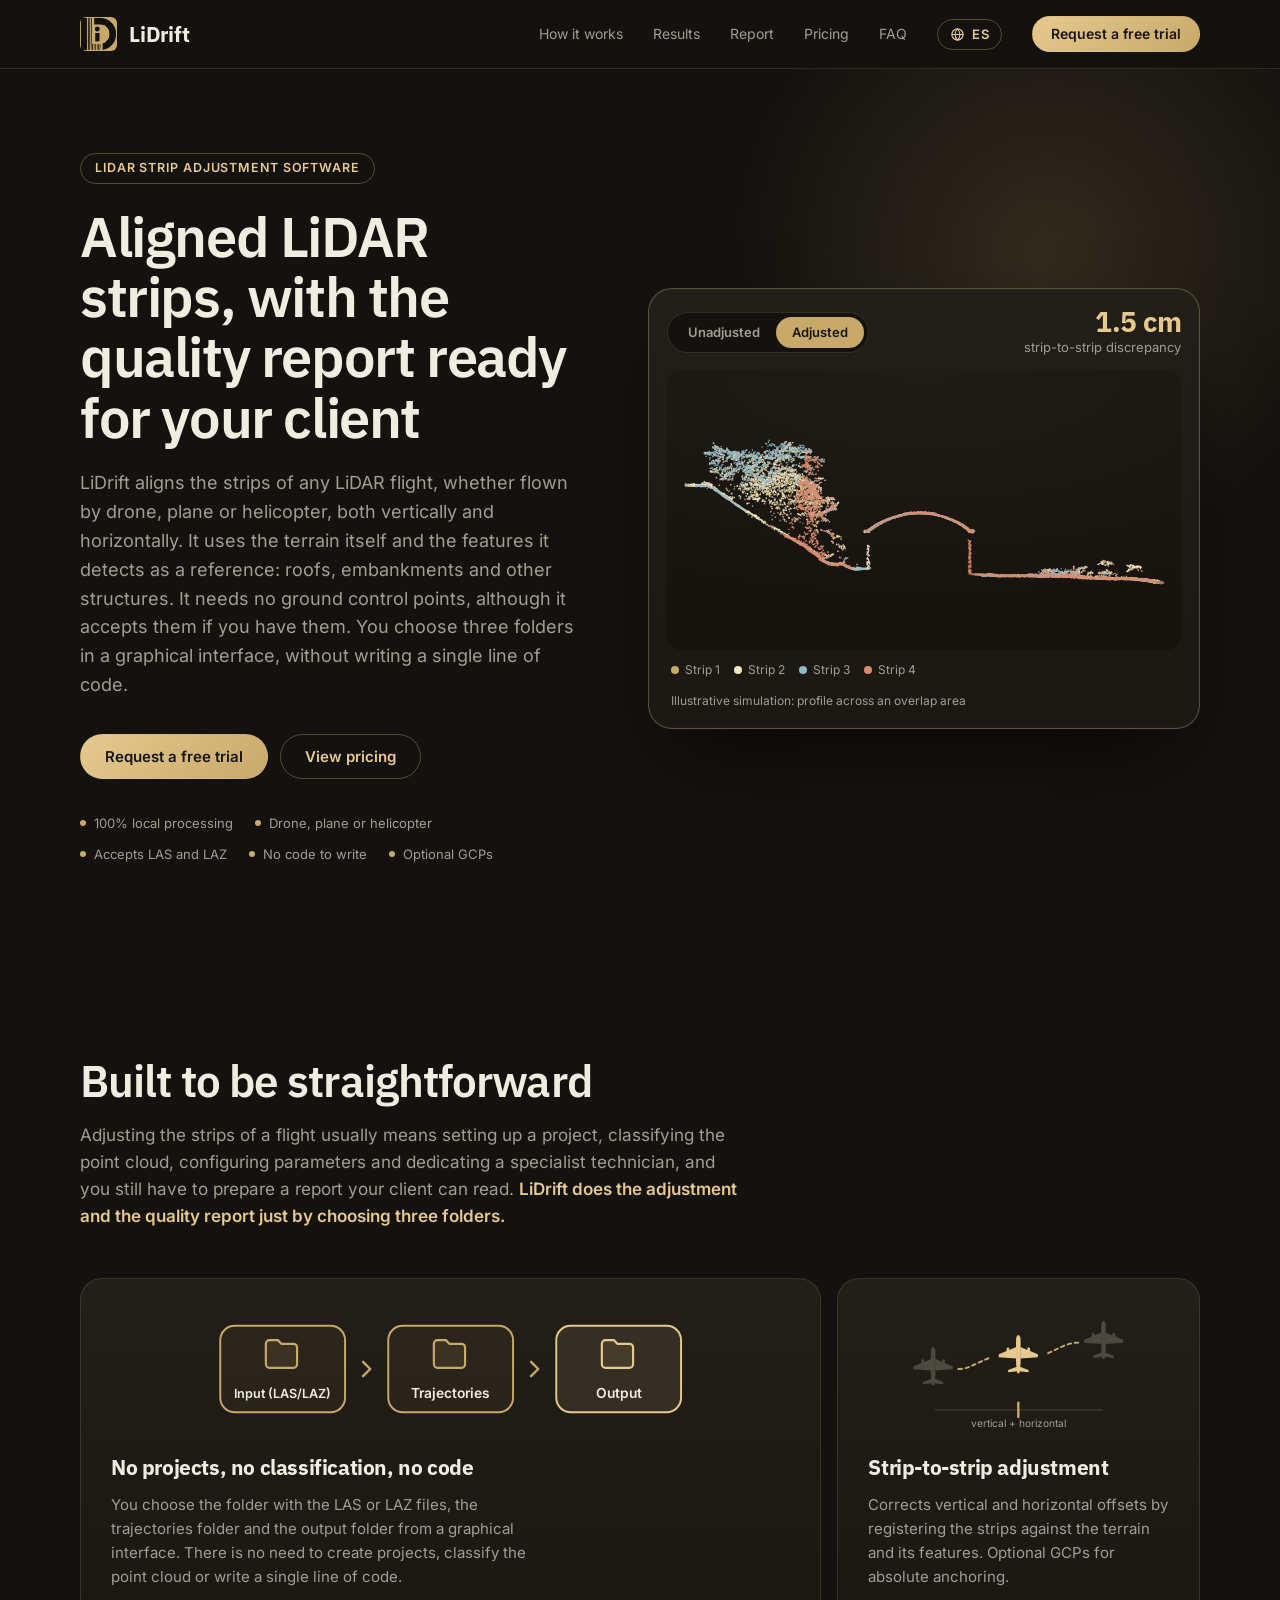
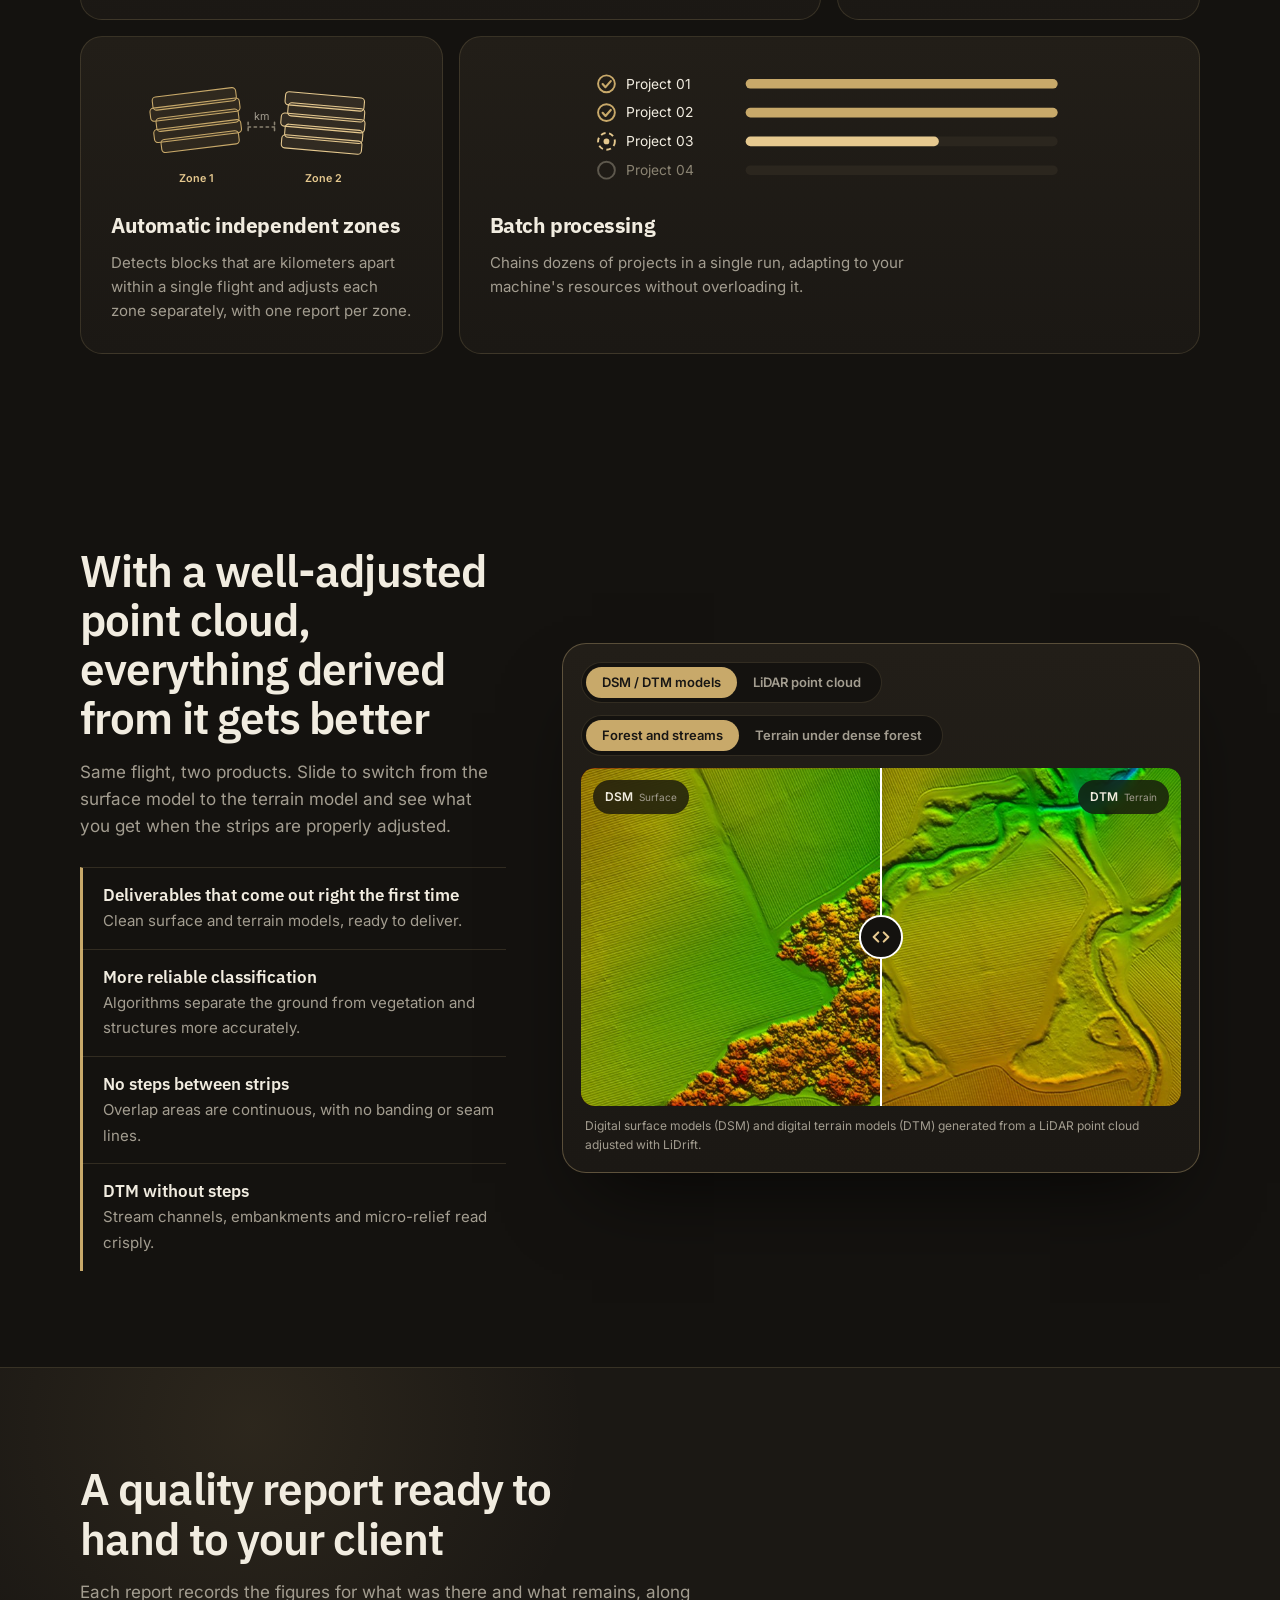
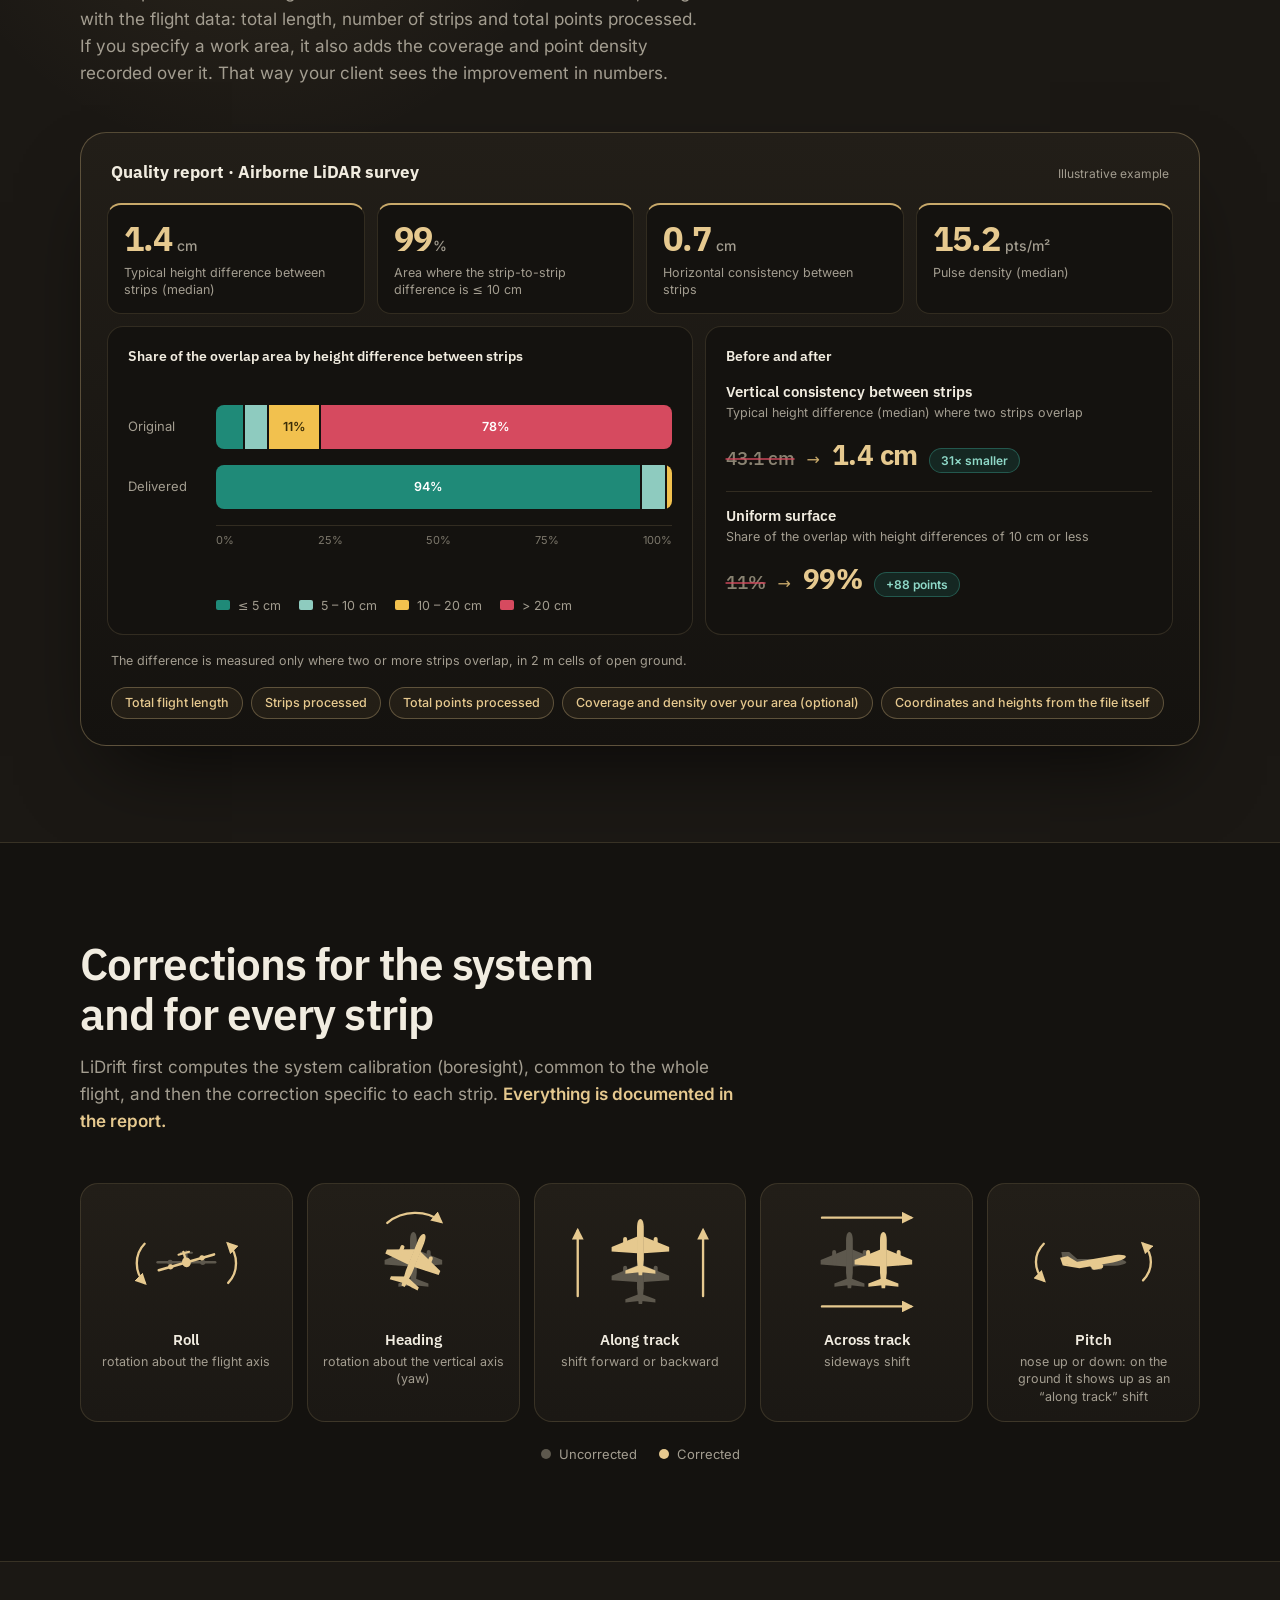
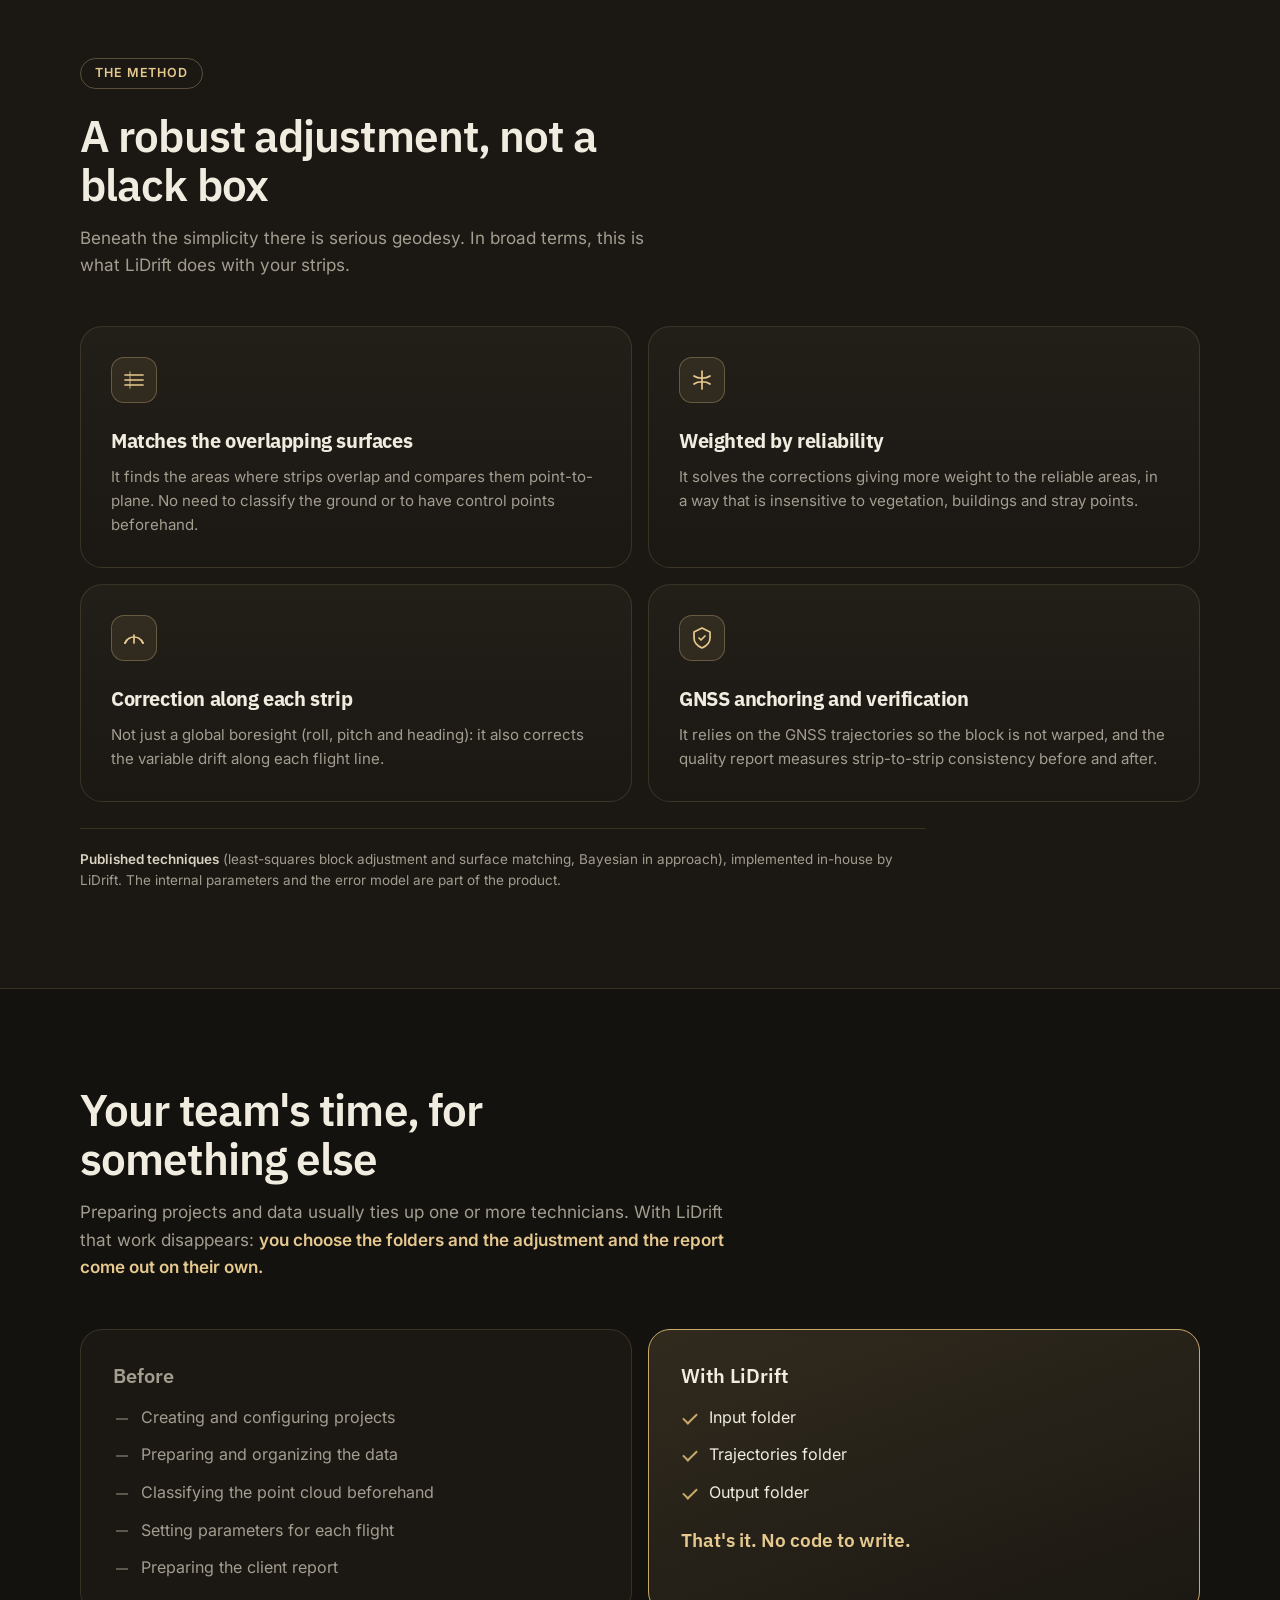
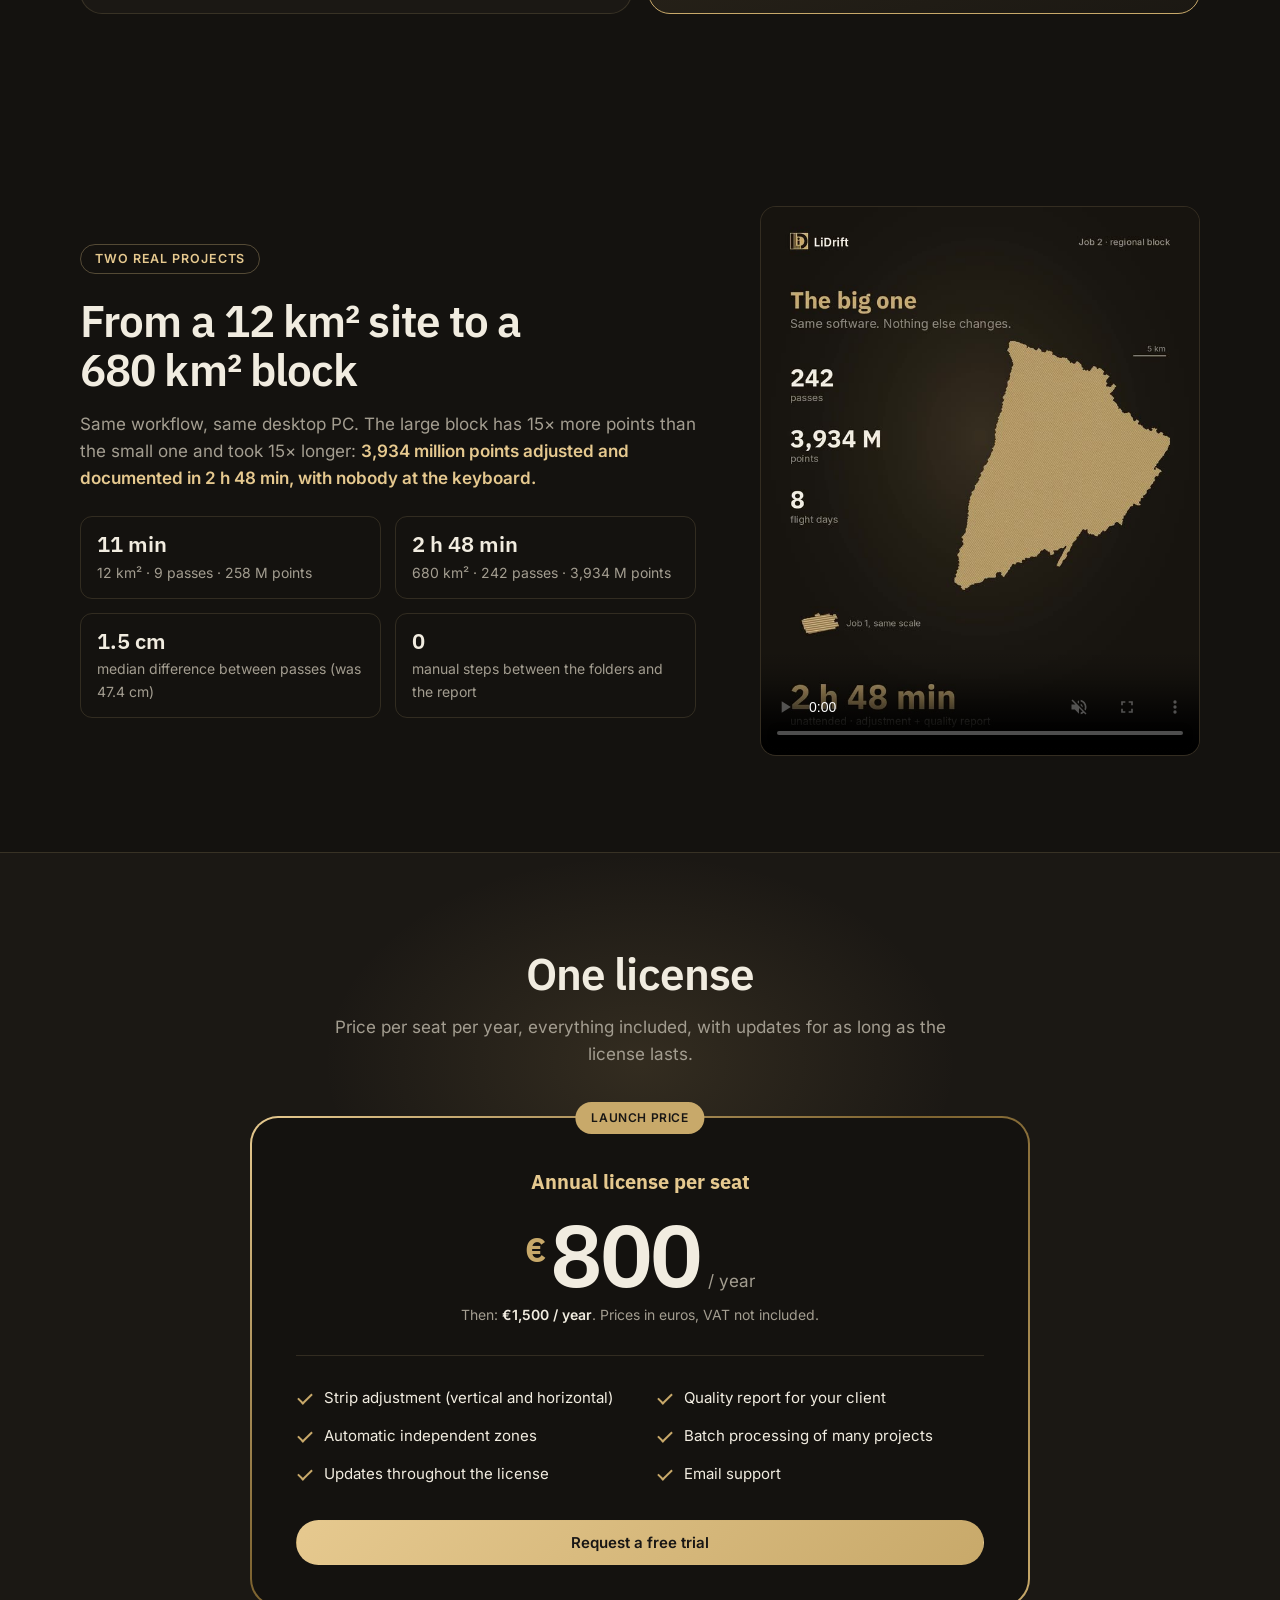
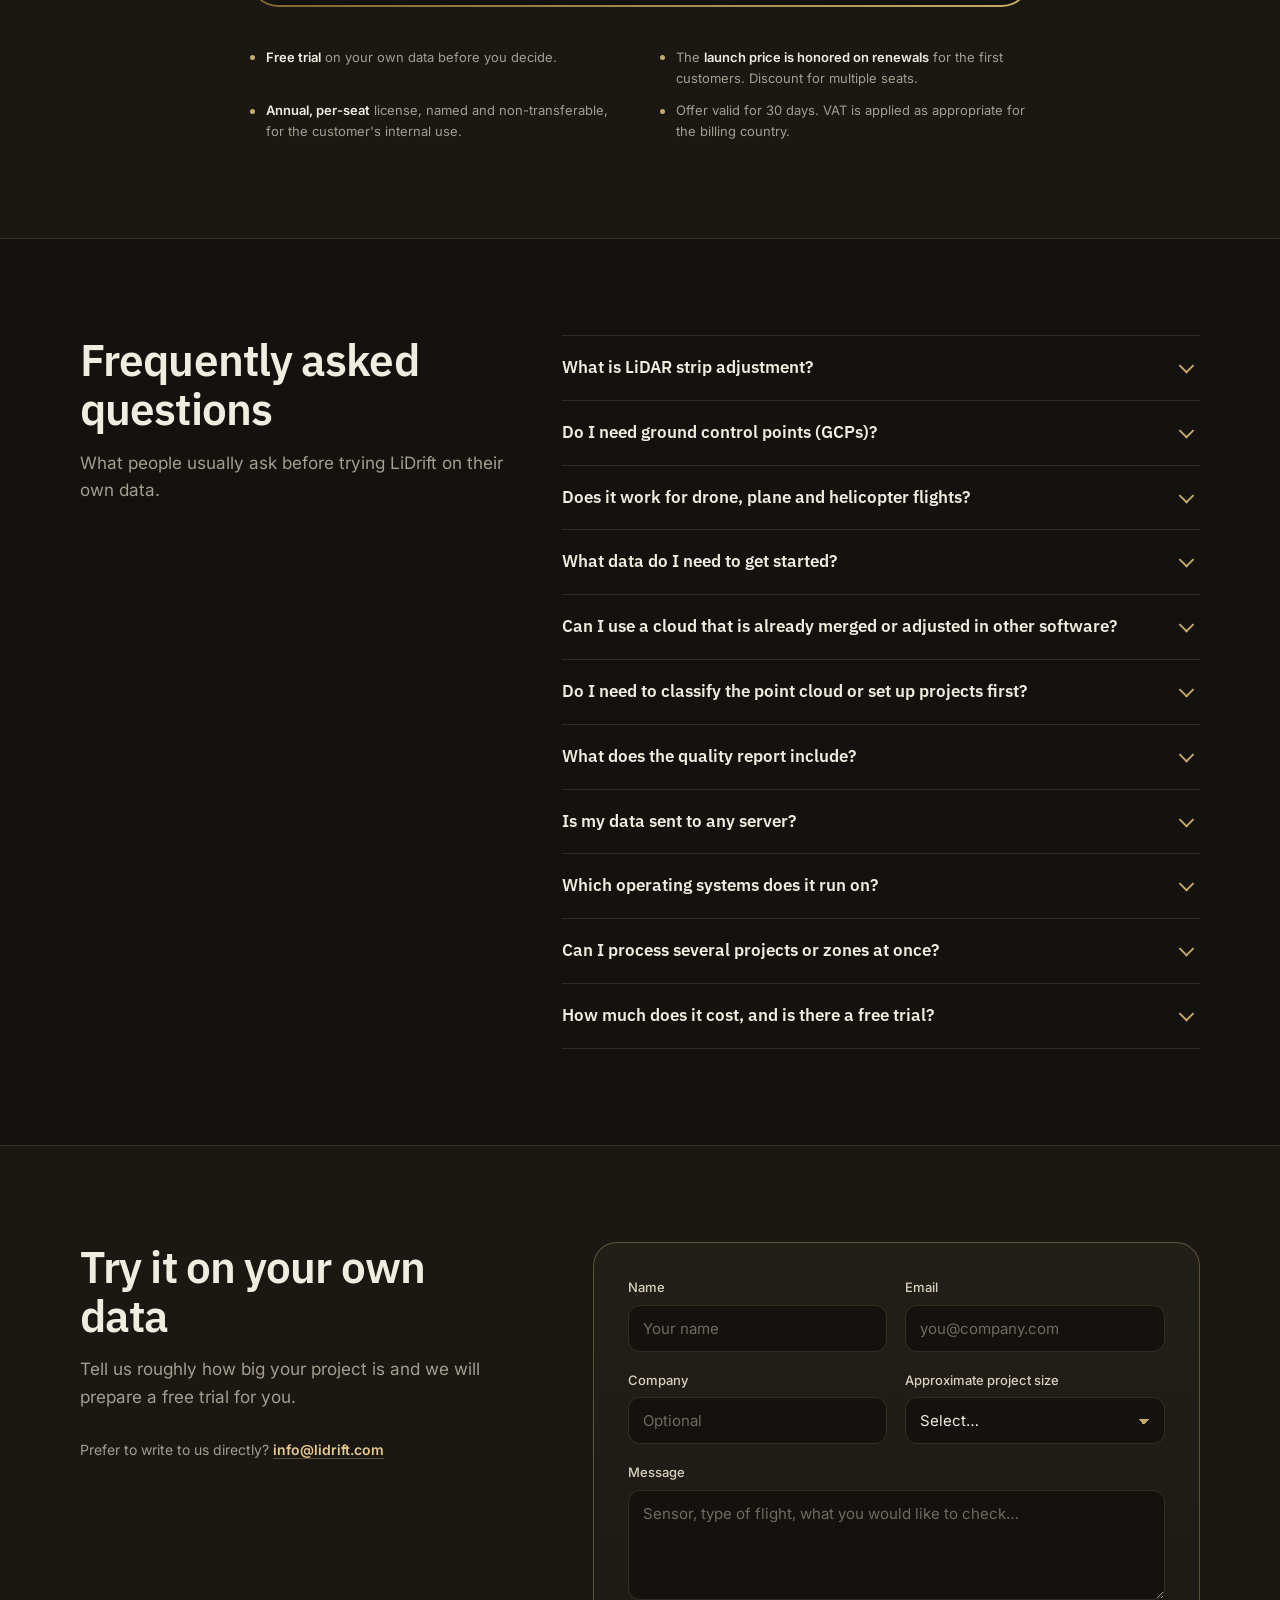
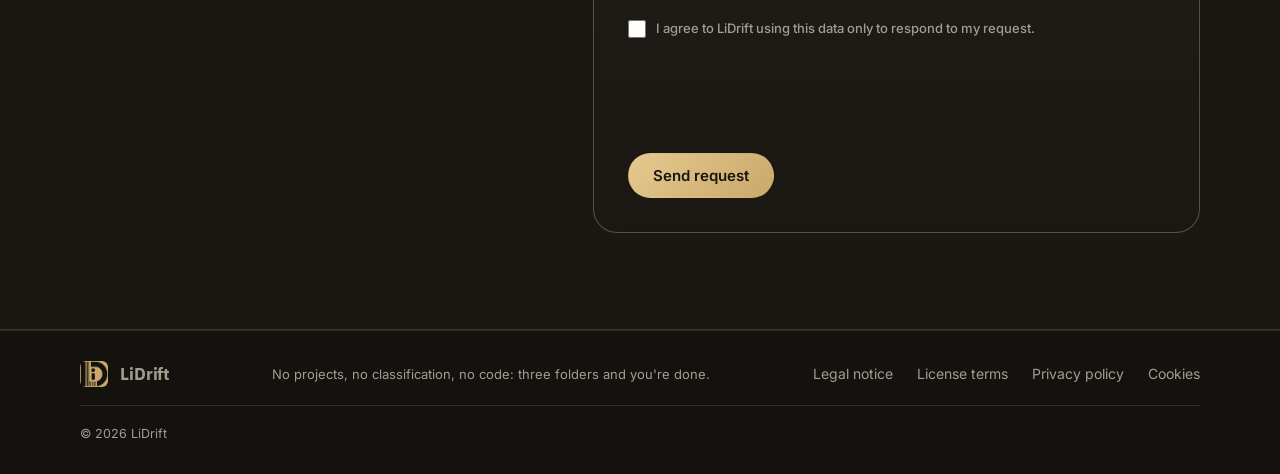
==== commit 6953ce05: "Add files via upload" ====
--- a/index.html
+++ b/index.html
@@ -861,7 +861,7 @@
       </div>
       <div class="field full"><label for="f-msg">Message</label><textarea id="f-msg" name="mensaje" placeholder="Sensor, type of flight, what you would like to check…"></textarea></div>
       <label class="consent"><input type="checkbox" id="f-ok" required>I agree to LiDrift using this data only to respond to my request.</label>
-      <div class="h-captcha" data-captcha="true" data-theme="dark"></div>
+      <div class="h-captcha" data-captcha="true" data-theme="dark" data-lang="en"></div>
       <div class="submit">
         <button class="btn solid" type="submit" id="send">Send request</button>
         <span class="status" id="status" role="status" aria-live="polite"></span>
